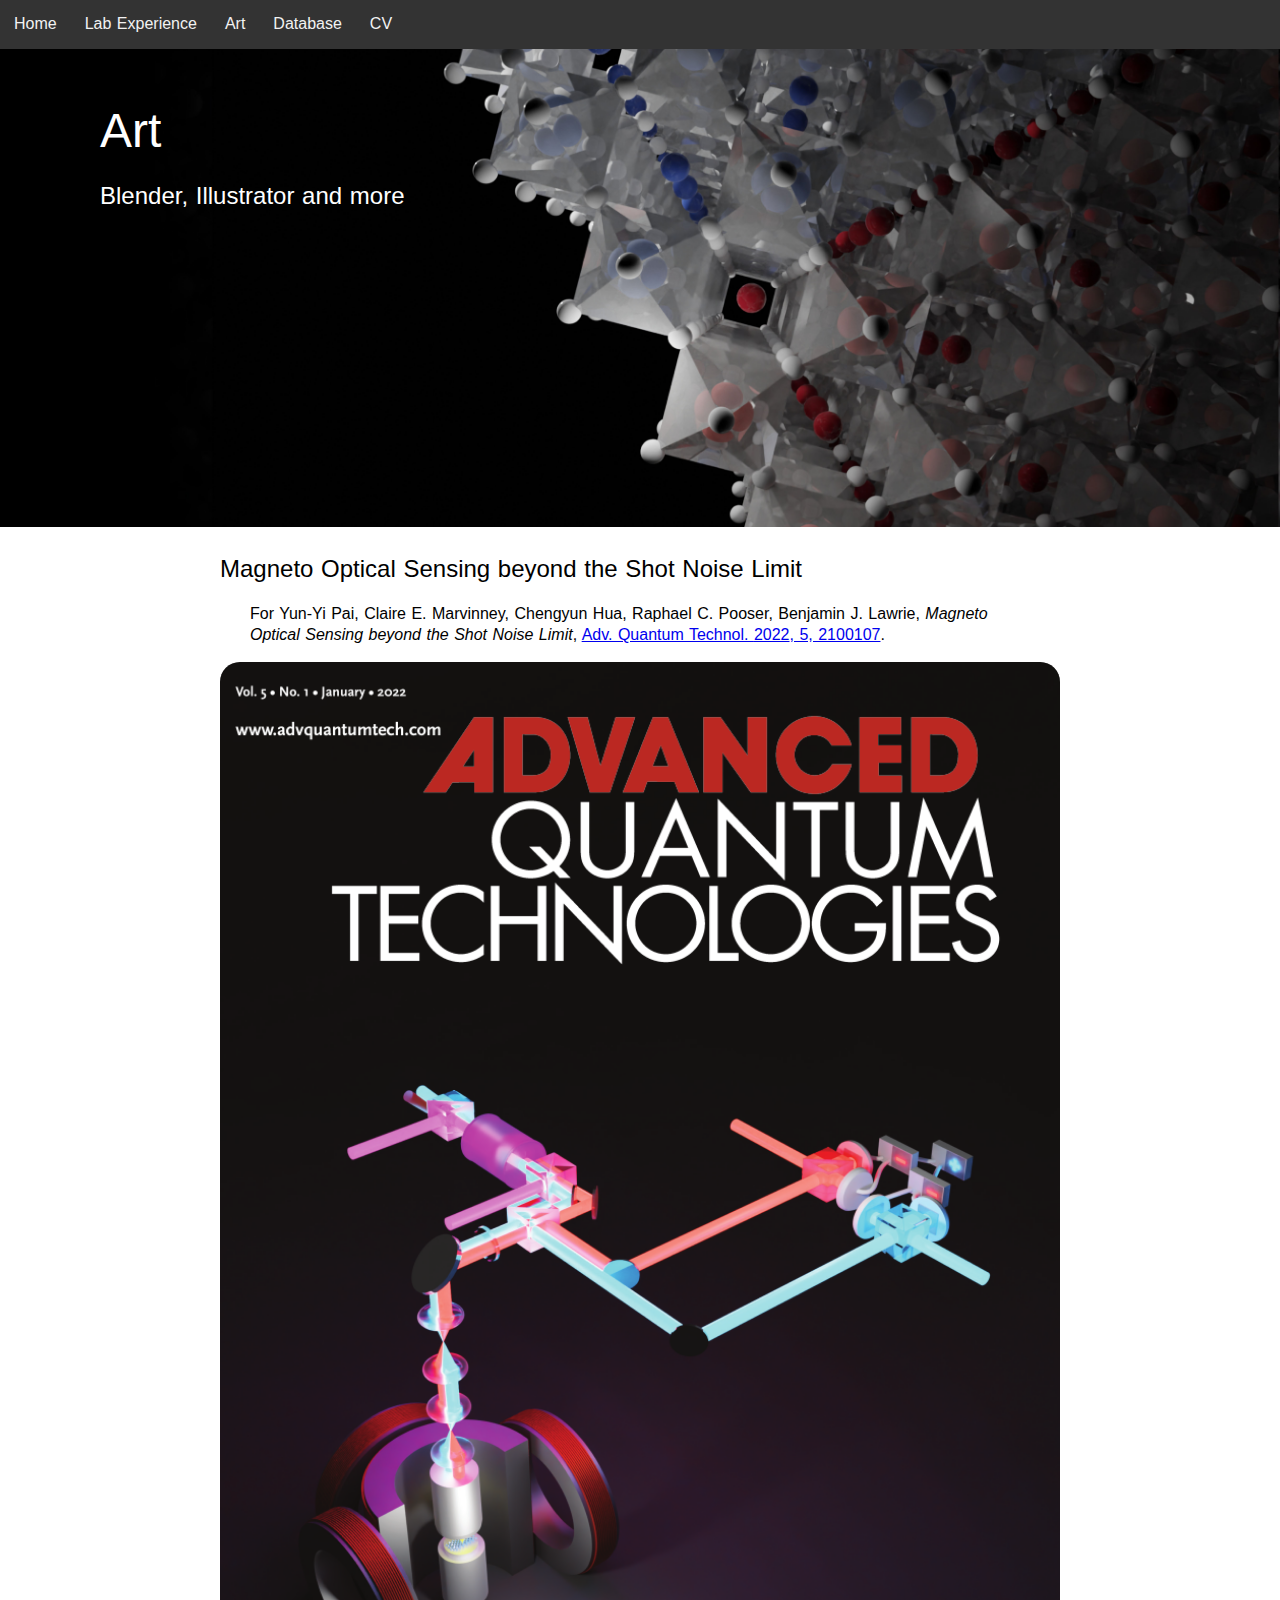
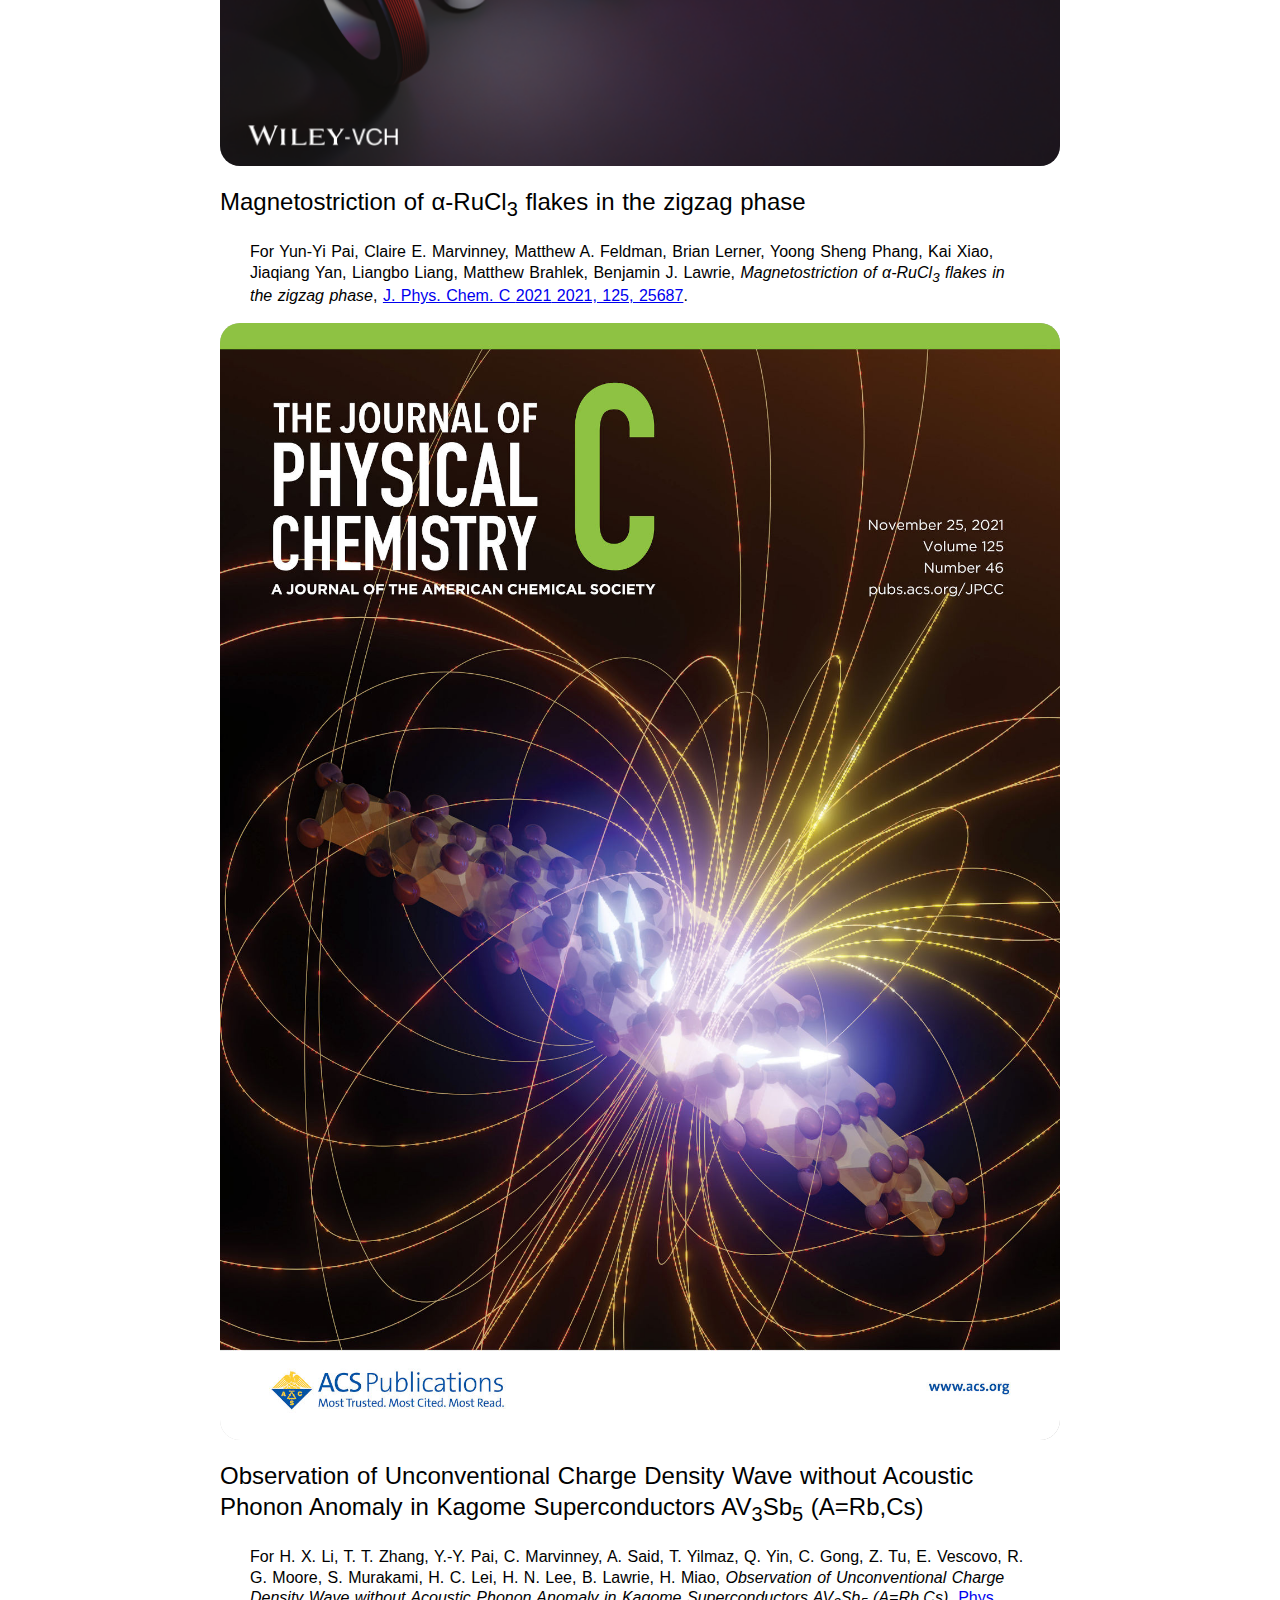
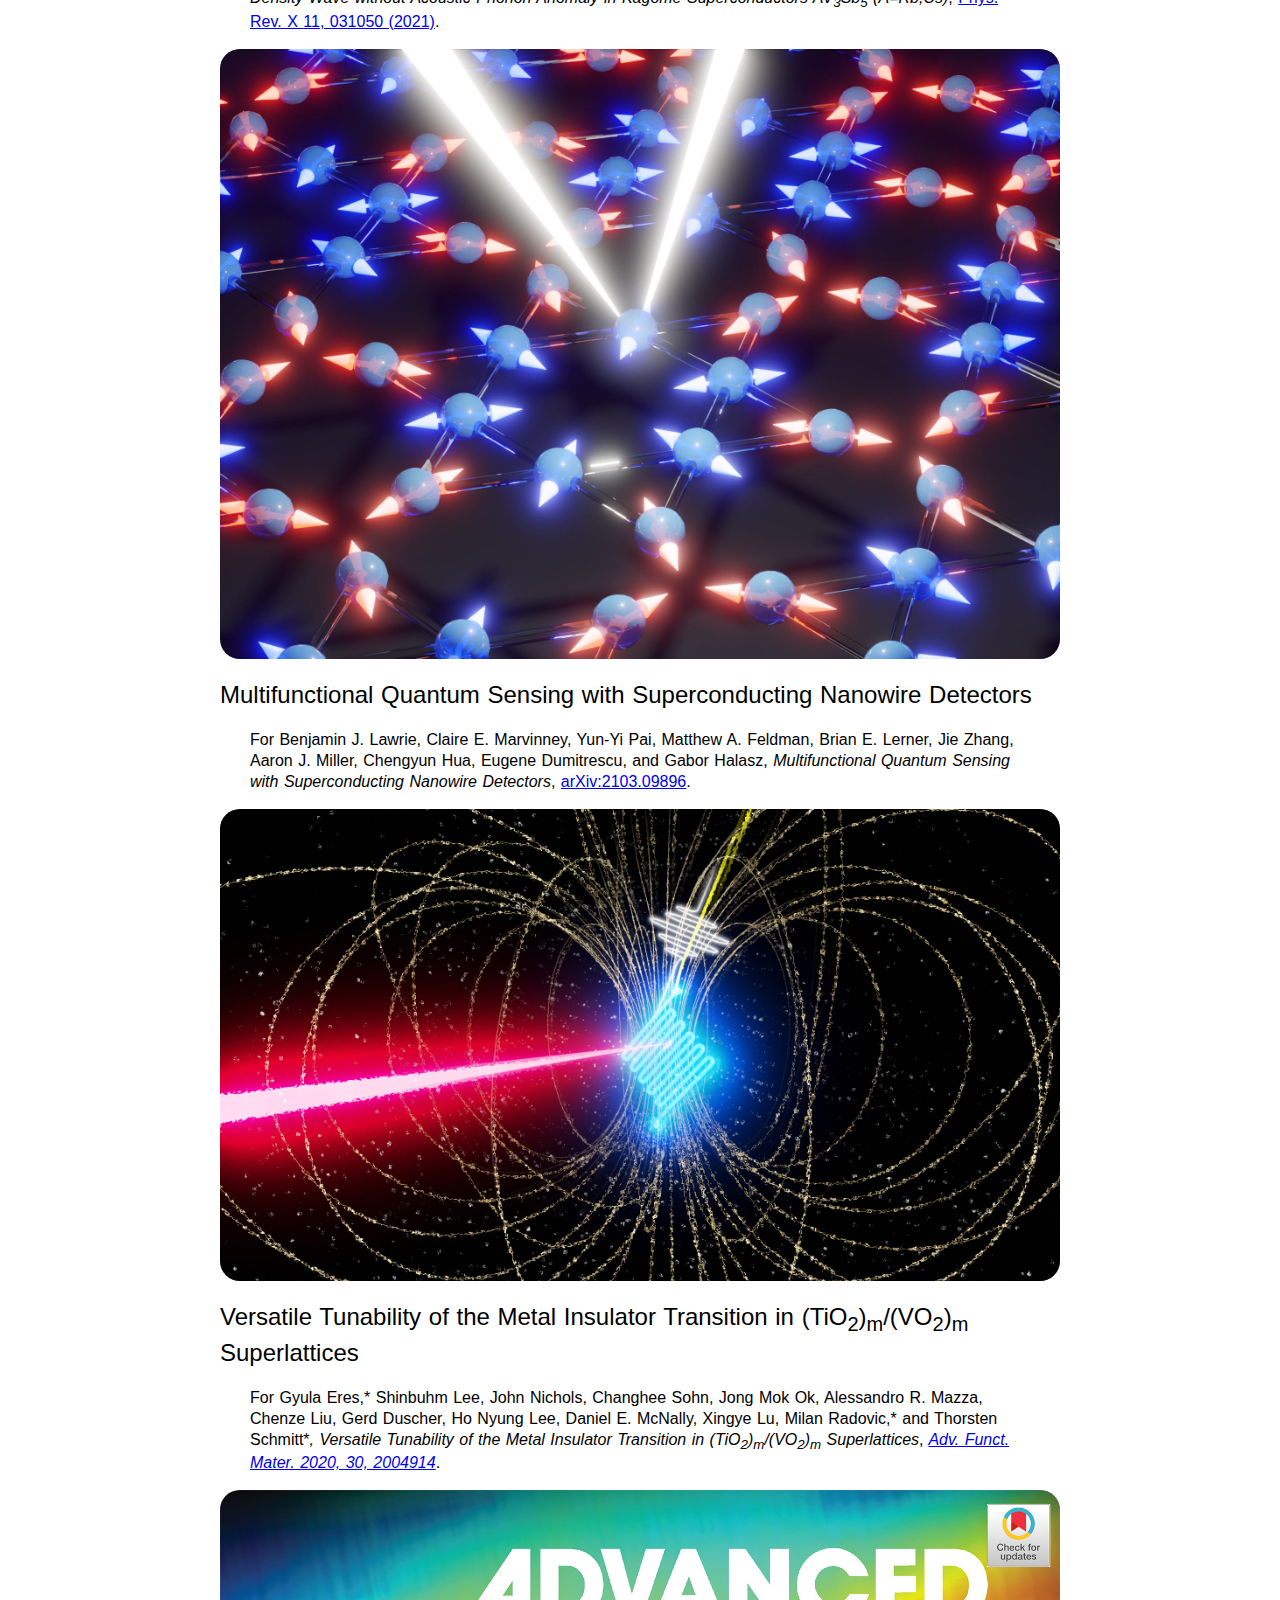
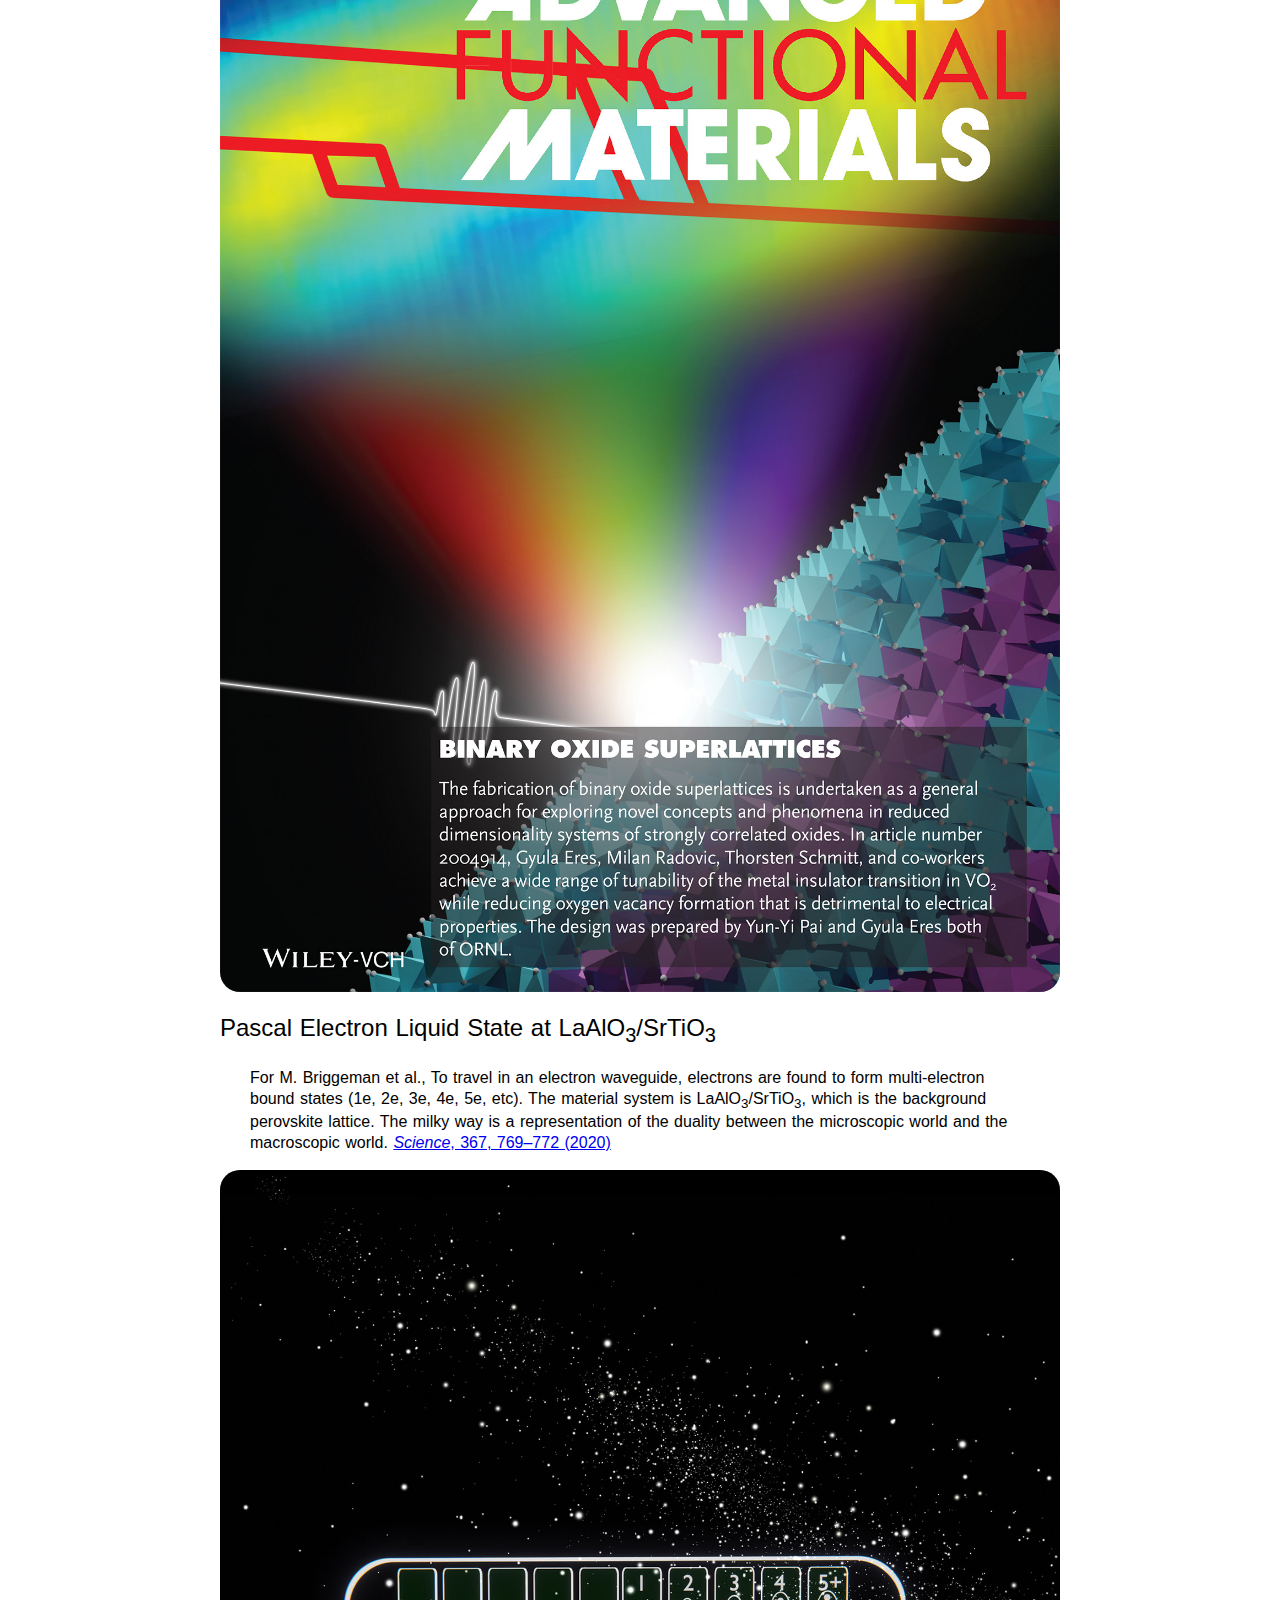
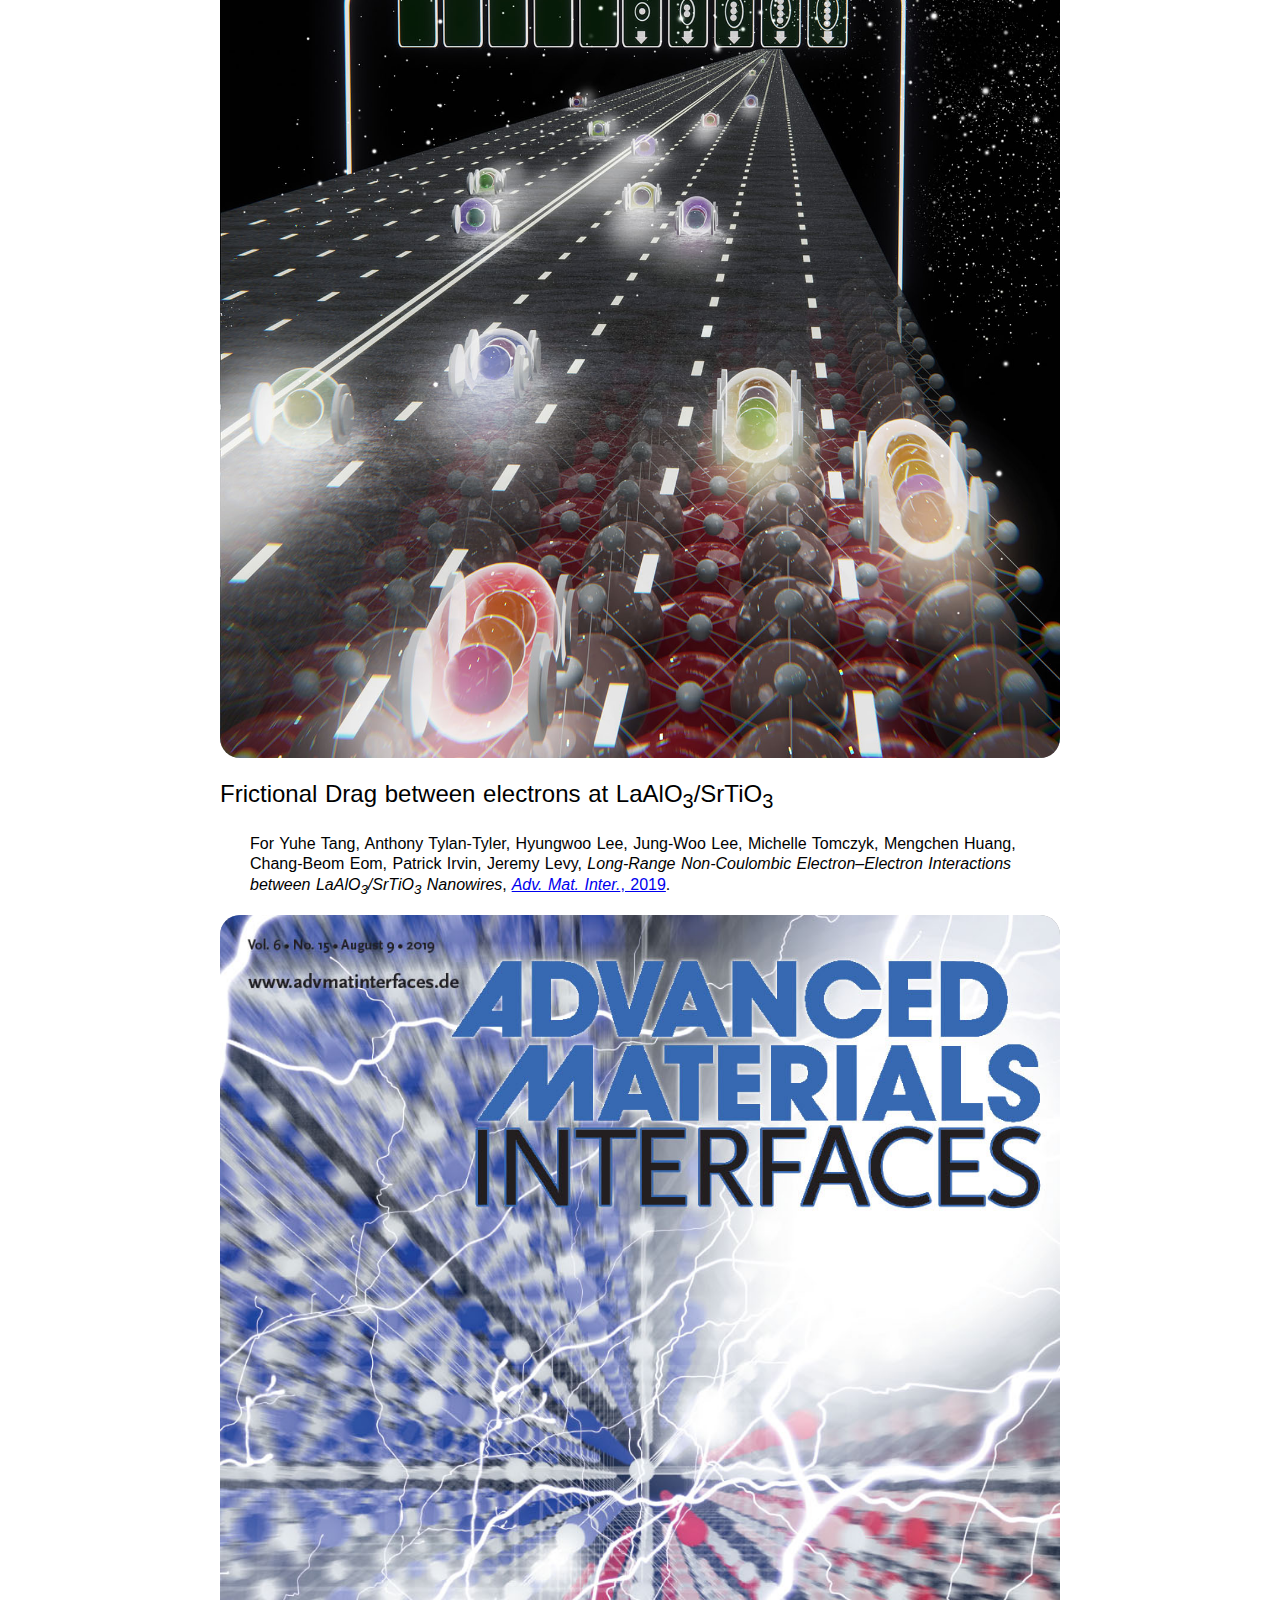
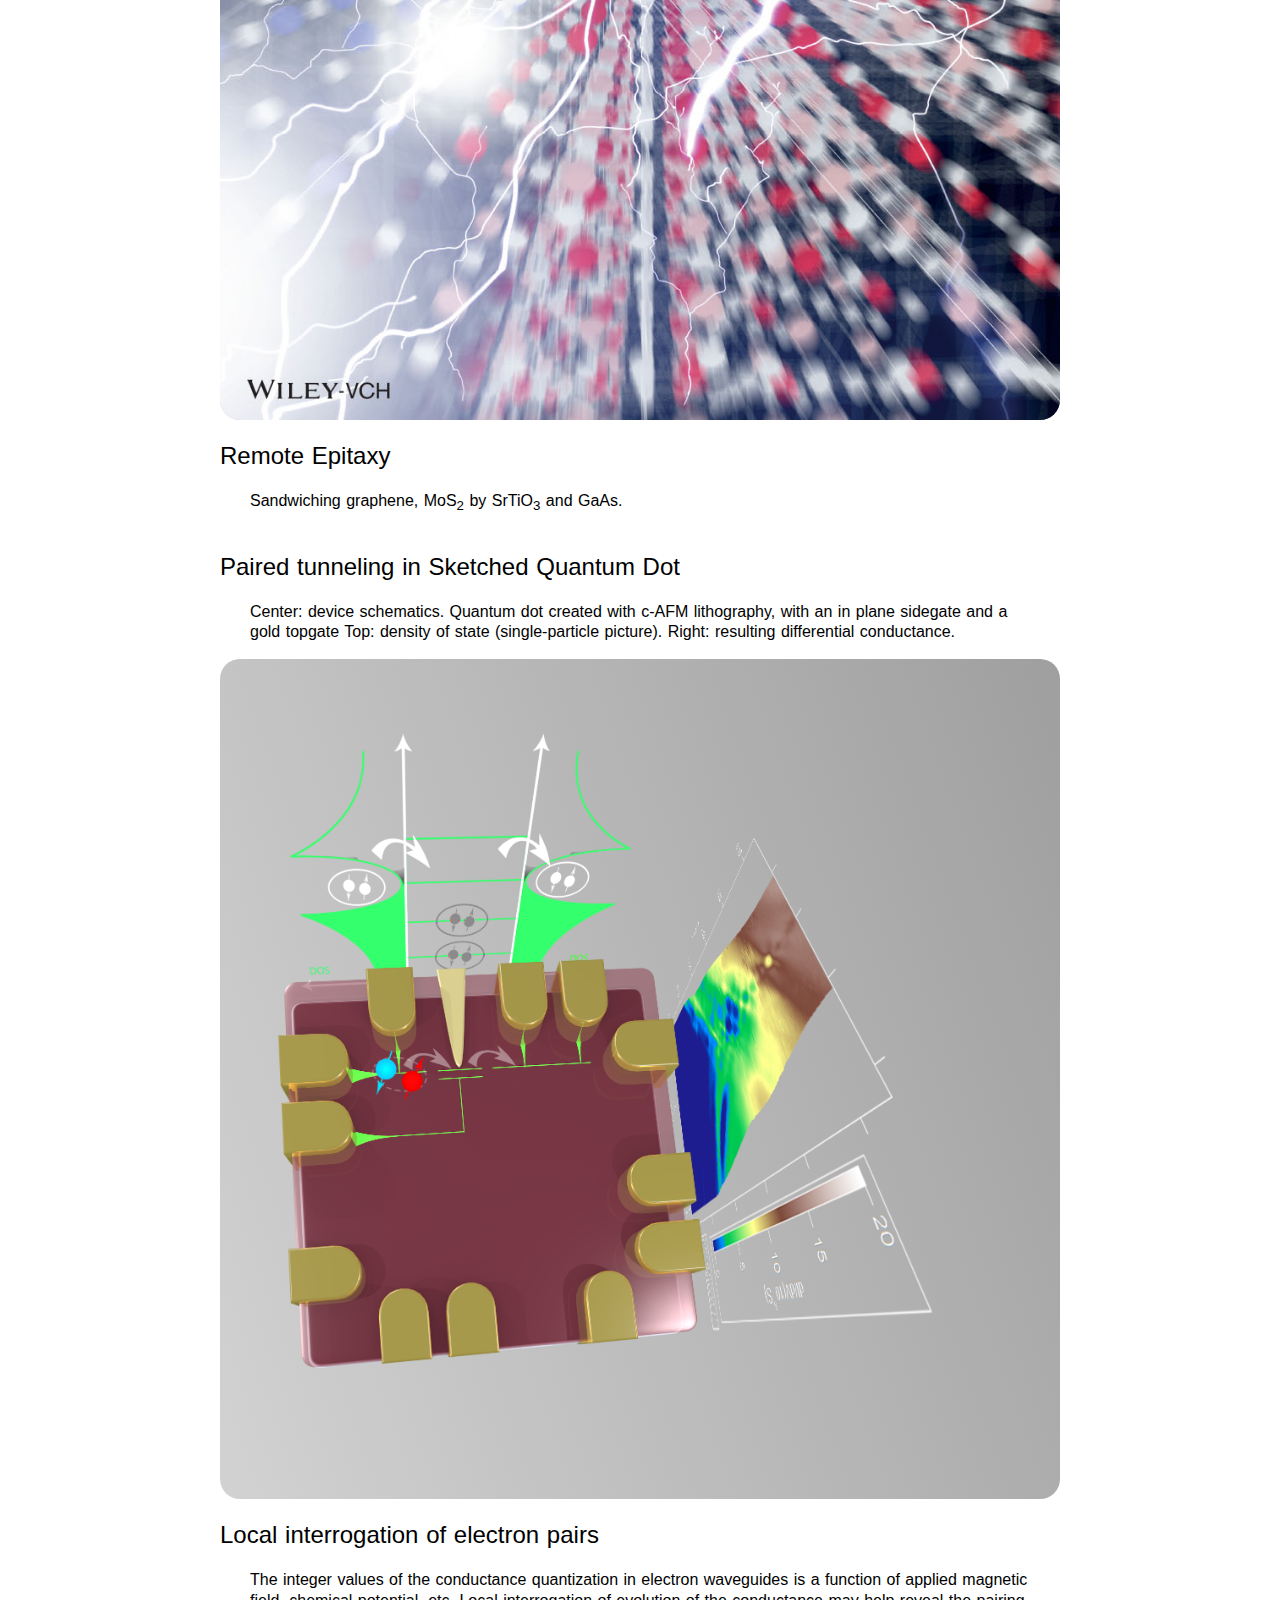
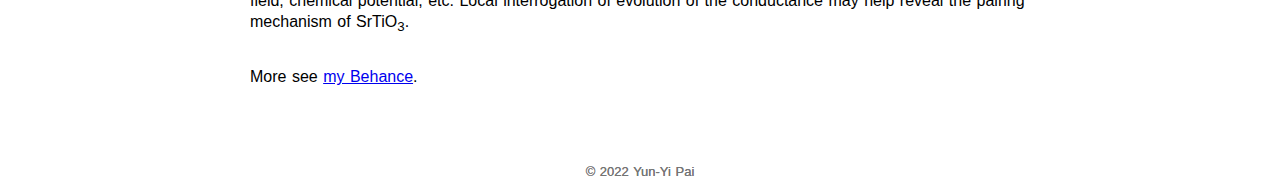
==== art.html @ 79b83656 "Update art.html" ====
<!doctype html>
<html>
<head>
<meta charset="UTF-8">
<title>Yun-Yi Pai</title>
<link rel="shortcut icon" type="image/x-icon" href="images/favicon.ico" />
<link href="main.css" rel="stylesheet" type="text/css">
</head>

<body>

  <div id="navbar">
    <a href="index.html">Home</a>
    <a href="lab.html">Lab Experience</a>
    <a href="art.html">Art</a>
    <a href="database.html">Database</a>
    <a href="asset/cv.pdf" target="new">CV</a>
  </div>


<div>
   <img src="images/Top_art.jpg" alt="" width="" height="" id="banner"/>
   <h1 id="title-text">Art</h1>
   <h2 id="title-text-alt">Blender, Illustrator and more</h2>
</div>
<div class="awe_container">
	
	
	
  <article class="center">
    <h2 class="regular-h2">Magneto Optical Sensing beyond the Shot Noise Limit</h2>
  <p class="regular-p">For Yun-Yi Pai, Claire E. Marvinney, Chengyun Hua, Raphael C. Pooser, Benjamin J. Lawrie, <em>Magneto Optical Sensing beyond the Shot Noise Limit</em>, <a href="https://doi.org/10.1002/qute.202100107" target="new">Adv. Quantum Technol. <strong>2022</strong>, 5, 2100107</a></em>.</p>
  </article>
  <img src="images/art_sqMOKE.png" alt="" class="center artwork">

	
  <article class="center">
    <h2 class="regular-h2">Magnetostriction of α-RuCl<sub>3</sub> flakes in the zigzag phase</h2>
  <p class="regular-p">For Yun-Yi Pai, Claire E. Marvinney, Matthew A. Feldman, Brian Lerner, Yoong Sheng Phang, Kai Xiao, Jiaqiang Yan, Liangbo Liang, Matthew Brahlek, Benjamin J. Lawrie, <em>Magnetostriction of α-RuCl<sub>3</sub> flakes in the zigzag phase</em>, <a href="https://doi.org/10.1021/acs.jpcc.1c07472" target="new">J. Phys. Chem. C <strong>2021</strong> 2021, 125, 25687</a></em>.</p>
  </article>
  <img src="images/art_rucl3.jpg" alt="" class="center artwork">


  <article class="center">
    <h2 class="regular-h2">Observation of Unconventional Charge Density Wave without Acoustic Phonon Anomaly in Kagome Superconductors AV<sub>3</sub>Sb<sub>5</sub> (A=Rb,Cs)</h2>
  <p class="regular-p">For H. X. Li, T. T. Zhang, Y.-Y. Pai, C. Marvinney, A. Said, T. Yilmaz, Q. Yin, C. Gong, Z. Tu, E. Vescovo, R. G. Moore, S. Murakami, H. C. Lei, H. N. Lee, B. Lawrie, H. Miao, <em> Observation of Unconventional Charge Density Wave without Acoustic Phonon Anomaly in Kagome Superconductors AV<sub>3</sub>Sb<sub>5</sub> (A=Rb,Cs)</em>, <a href="https://doi.org/10.1103/PhysRevX.11.031050" target="new">Phys. Rev. X <strong>11</strong>, 031050 (2021)</a></em>.</p>
  </article>
  <img src="images/art_kagome.jpg" alt="" class="center artwork">




  <article class="center">
    <h2 class="regular-h2">Multifunctional Quantum Sensing with Superconducting Nanowire Detectors</h2>
  <p class="regular-p">For Benjamin J. Lawrie, Claire E. Marvinney, Yun-Yi Pai, Matthew A. Feldman, Brian E. Lerner,
Jie Zhang, Aaron J. Miller, Chengyun Hua, Eugene Dumitrescu, and Gabor Halasz, <em> Multifunctional Quantum Sensing with Superconducting Nanowire Detectors</em>, <a href="https://arxiv.org/abs/2103.09896" target="new">arXiv:2103.09896</a></em>.</p>
  </article>
  <img src="images/art_SNSPD.jpg" alt="" class="center artwork">

  <article class="center">
    <h2 class="regular-h2">Versatile Tunability of the Metal Insulator Transition in (TiO<sub>2</sub>)<sub>m</sub>/(VO<sub>2</sub>)<sub>m</sub> Superlattices</h2>
	<p class="regular-p">For Gyula Eres,* Shinbuhm Lee, John Nichols, Changhee Sohn, Jong Mok Ok, Alessandro R. Mazza, Chenze Liu, Gerd Duscher, Ho Nyung Lee, Daniel E. McNally, Xingye Lu, Milan Radovic,* and Thorsten Schmitt*<em>, Versatile Tunability of the Metal Insulator Transition in (TiO<sub>2</sub>)<sub>m</sub>/(VO<sub>2</sub>)<sub>m</sub> Superlattices</em>,<em> <a href="https://onlinelibrary.wiley.com/doi/full/10.1002/adfm.202004914" target="new">Adv. Funct. Mater. 2020, 30, 2004914</a></em>.</p>
  </article>
  <img src="images/art_adma30.jpg" alt="" class="center artwork">


  <article class="center">
    <h2 class="regular-h2">Pascal Electron Liquid State at LaAlO<sub>3</sub>/SrTiO<sub>3</sub></h2>
  <p class="regular-p">For M. Briggeman et al., To travel in an electron waveguide, electrons are found to form
	   multi-electron bound states (1e, 2e, 3e, 4e, 5e, etc). The material system is LaAlO<sub>3</sub>/SrTiO<sub>3</sub>,
	  which is the background perovskite lattice. The milky way is a representation of the duality between the microscopic world
          and the macroscopic world. <em> <a href="https://science.sciencemag.org/content/367/6479/769" target="new">Science</a></em><a href="https://science.sciencemag.org/content/367/6479/769" target="new">, 367, 769–772 (2020)</a></p>
  </article>

  <img src="images/art_LittleCarsStars_D.jpg" alt="" class="center artwork">



  <article class="center">
    <h2 class="regular-h2">Frictional Drag between electrons at LaAlO<sub>3</sub>/SrTiO<sub>3</sub></h2>
	<p class="regular-p">For Yuhe Tang, Anthony Tylan‐Tyler, Hyungwoo Lee, Jung‐Woo Lee, Michelle Tomczyk, Mengchen Huang, Chang‐Beom Eom,  Patrick Irvin, Jeremy Levy,<em> Long‐Range Non‐Coulombic Electron–Electron Interactions between LaAlO<sub>3</sub>/SrTiO<sub>3</sub> Nanowires</em>,<em> <a href="https://onlinelibrary.wiley.com/doi/abs/10.1002/admi.201900301" target="new">Adv. Mat. Inter.</a></em><a href="https://onlinelibrary.wiley.com/doi/abs/10.1002/admi.201900301" target="new">, 2019</a>.</p>
  </article>

  <img src="images/art_drag.jpg" alt="" class="center artwork">

  <article class="center">
    <h2 class="regular-h2">Remote Epitaxy</h2>
	<p class="regular-p">Sandwiching graphene, MoS<sub>2</sub> by SrTiO<sub>3</sub> and GaAs.</p>
  </article>
  <img src="images/art_remoteEpitaxy.png" alt="" class="center">

  <article class="center">
    <h2 class="regular-h2">Paired tunneling in Sketched Quantum Dot</h2>
	<p class="regular-p">Center: device schematics. Quantum dot created with c-AFM lithography, with an in plane sidegate and a gold topgate Top: density of state (single-particle picture). Right: resulting differential conductance. </p>
  </article>

  <img src="images/art_qd.png" alt="" class="center artwork">

  <article class="center">
    <h2 class="regular-h2">Local interrogation of electron pairs</h2>
	<p class="regular-p">The integer values of the conductance quantization in electron waveguides is a function of applied magnetic field, chemical potential, etc. Local interrogation of evolution of the conductance may help reveal the pairing mechanism of SrTiO<sub>3</sub>.</p>
  </article>
  <img src="images/art_probe.png" alt="" class="center artwork2">


  <article class="center">
    <p class="regular-p">More see <a href="https://www.behance.net/yypai" target="new">my Behance</a>.</p>
  </article>
</div>



<footer>
  <p>&nbsp;</p>
  <p>&nbsp;</p>
  <p> © 2022 Yun-Yi Pai</p>
</footer>
</body>
</html>
---- main.css ----
@charset "UTF-8";


#banner {
	width: 100%;
	position: relative;
	height: auto;
	max-height: none;
	max-width: 100%;
	margin: 0;
}
#title-text {
	position: absolute;
	left: 100px;
	top: 100px;
	color: #FFFFFF;
	font-family: Gotham, "Helvetica Neue", Helvetica, Arial, sans-serif;
	font-variant: normal;
	font-size: 300%;
	font-weight: 300;
	margin: 0;
}
#title-text-alt  {
    position: absolute;
    color: #FFFFFF;
    left: 100px;
    font-weight: 300;
    width: 70%;
    max-width: 500px;
    bottom: auto;
    top: 180px;
    margin: 0;
}


/* Style the navbar */
#navbar {
  overflow: hidden;
  background-color: #333;
  margin: 0;
}

/* Navbar links */
#navbar a {
    float: left;
    display: block;
    color: #f2f2f2;
    text-align: center;
    padding: 14px;
    text-decoration: none;
    font-weight: 400;
}

.regular-h2 {
	font-weight: 400;
}


.list_section {
	display: table;
	margin-left: 4em;
	margin-right: 4em;
}


.list_section .sec_img_con  {
	display: table-cell;
    width: 33%;
    float: left;
}
.list_section .sec_img_con img {
    width: 100%;
    height: 100%;
    display: block;
    max-width: 472px;
    padding-top: 25px;
}
.list_section .sec_reg .work-h2 {
    font-weight: 500;
    padding-left: 30px;
    font-size: x-large;
}
.list_section .sec_reg {
	display: table-cell;
    width: 66%;
    float: left;
}

.regular-p {
	padding-left: 30px;
	padding-right: 2em;
}
body {
	font-family: Gotham, "Helvetica Neue", Helvetica, Arial, sans-serif;
	font-weight: 300;
	word-spacing: 1px;
	margin: 0;
	line-height: 1.3;
}

.center {
  display: block;
  margin-left: auto;
  margin-right: auto;
  width: 70%;
}

.awe_container {
  max-width: 1200px;
  display: block;
  margin-left: auto;
  margin-right: auto;
}


.artwork {
    background-image: -webkit-linear-gradient(20deg,rgba(210,210,210,1.00) 0%,rgba(159,159,159,1.00) 100%);
    background-image: -moz-linear-gradient(20deg,rgba(210,210,210,1.00) 0%,rgba(159,159,159,1.00) 100%);
    background-image: -o-linear-gradient(20deg,rgba(210,210,210,1.00) 0%,rgba(159,159,159,1.00) 100%);
    background-image: linear-gradient(70deg,rgba(210,210,210,1.00) 0%,rgba(159,159,159,1.00) 100%);
    border-radius: 20px;
}

.artwork2 {
    background-image: -webkit-linear-gradient(318deg,rgba(255,250,154,1.00) 0.79%,rgba(255,233,155,1.00) 100%);
    background-image: -moz-linear-gradient(318deg,rgba(255,250,154,1.00) 0.79%,rgba(255,233,155,1.00) 100%);
    background-image: -o-linear-gradient(318deg,rgba(255,250,154,1.00) 0.79%,rgba(255,233,155,1.00) 100%);
    background-image: linear-gradient(132deg,rgba(255,250,154,1.00) 0.79%,rgba(255,233,155,1.00) 100%);
    border-radius: 20px;
}

body footer {
	text-align: center;
	color: #747474;
	font-size: small;
	font-weight: 400;
	text-shadow: 0 0;
}

@media (max-width: 600px){
#title-text-alt {
    font-size: medium;
}
}
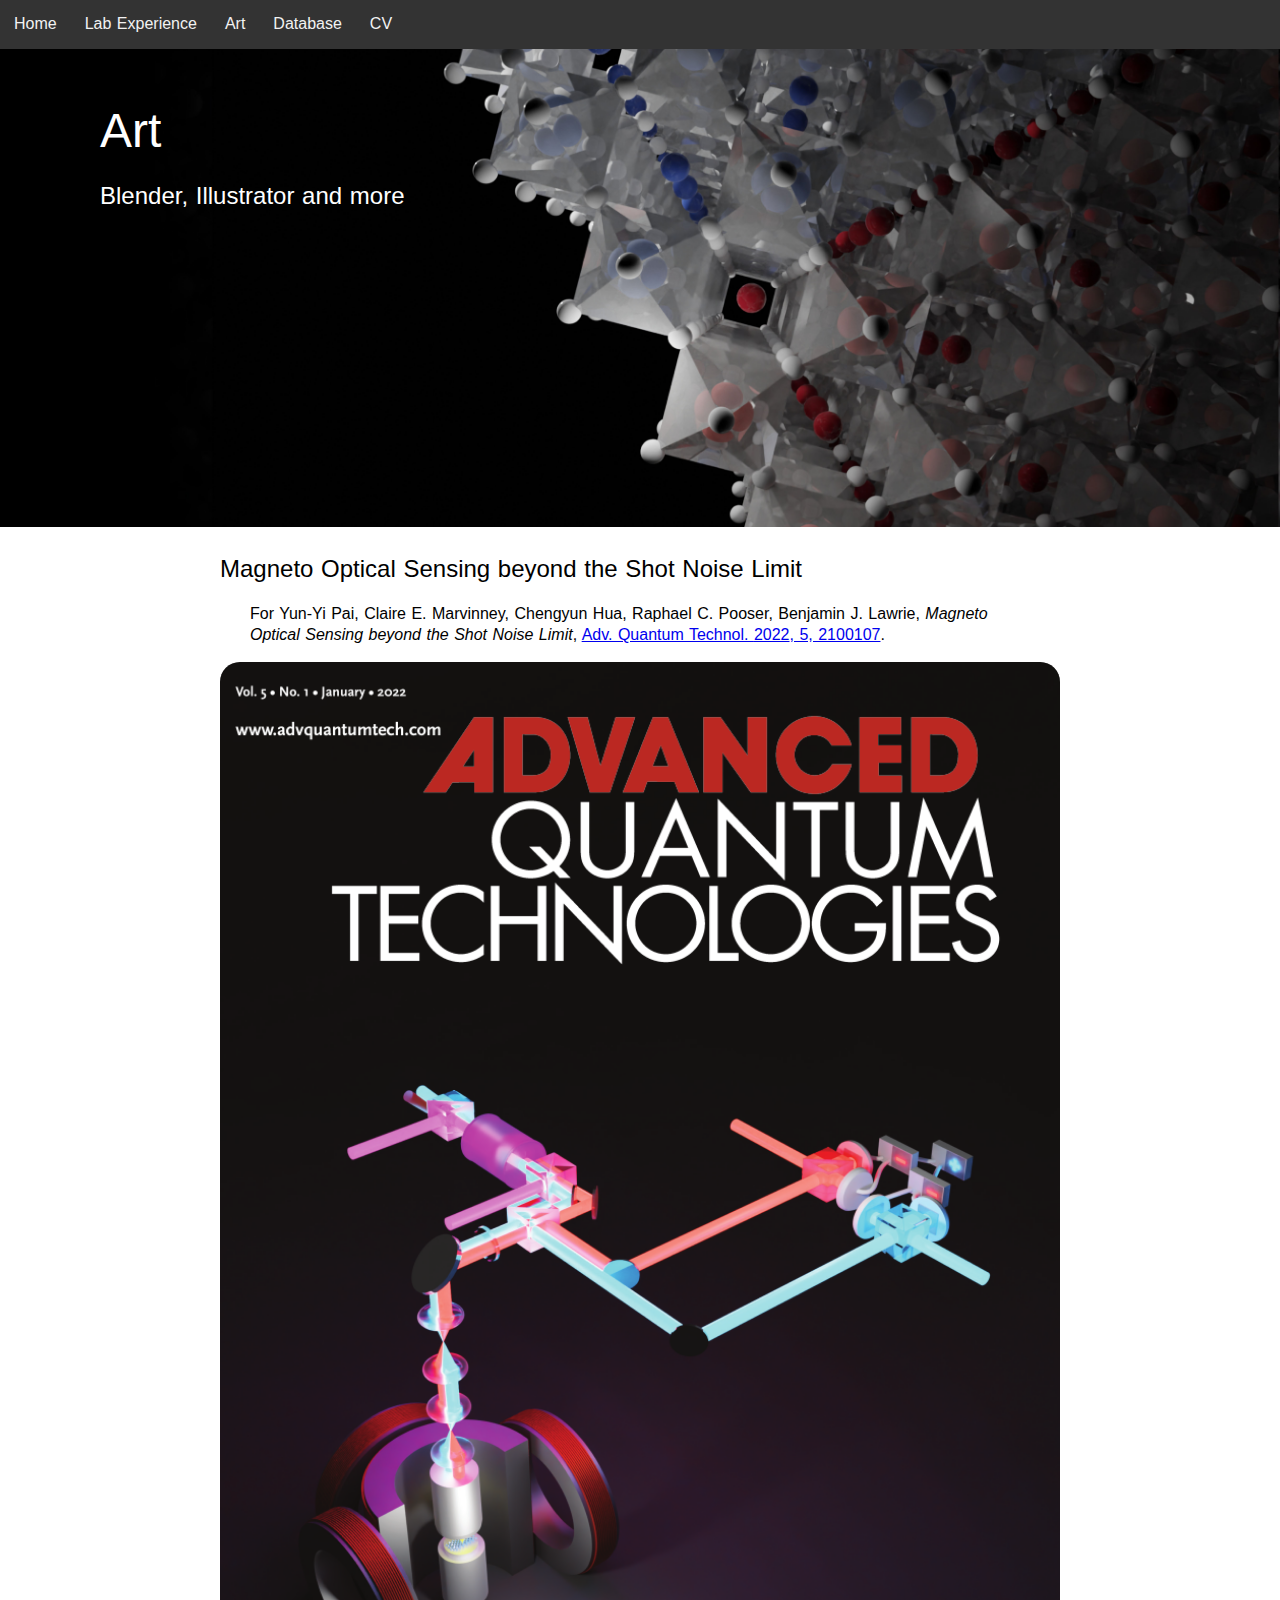
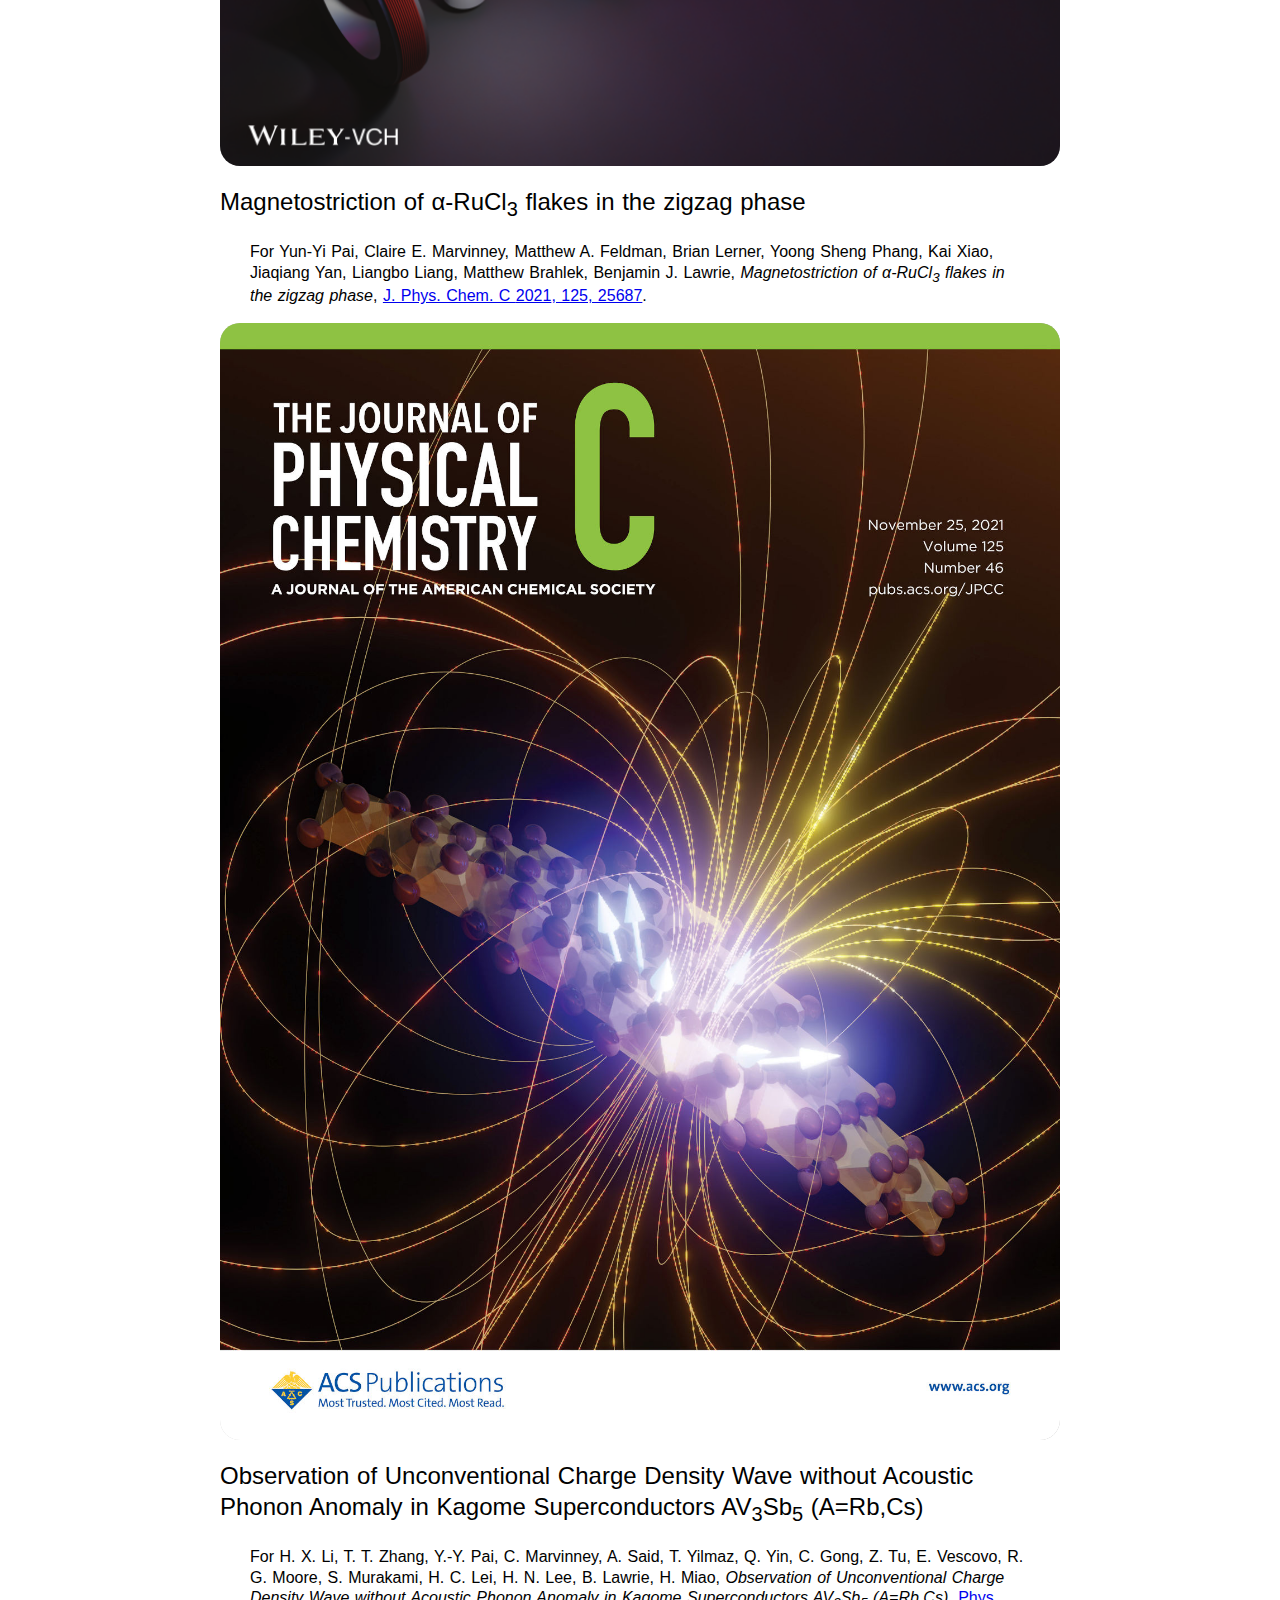
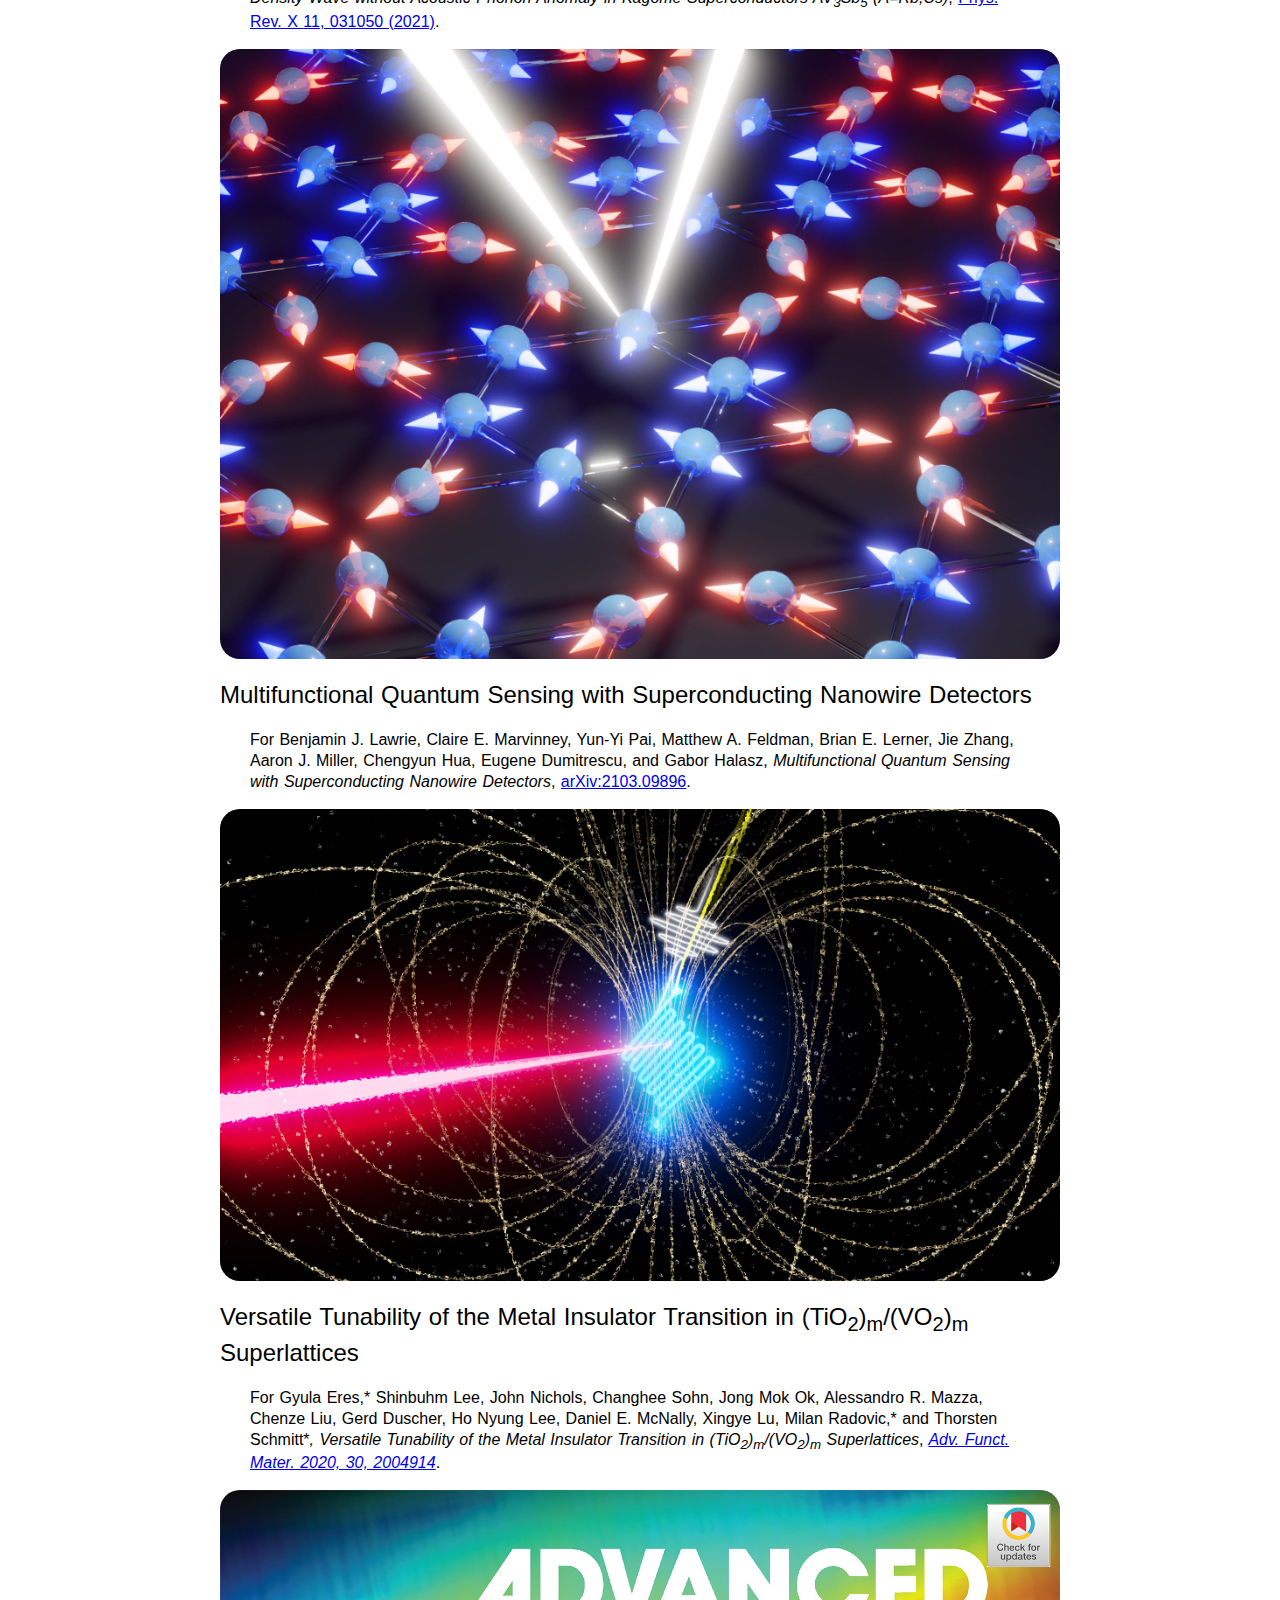
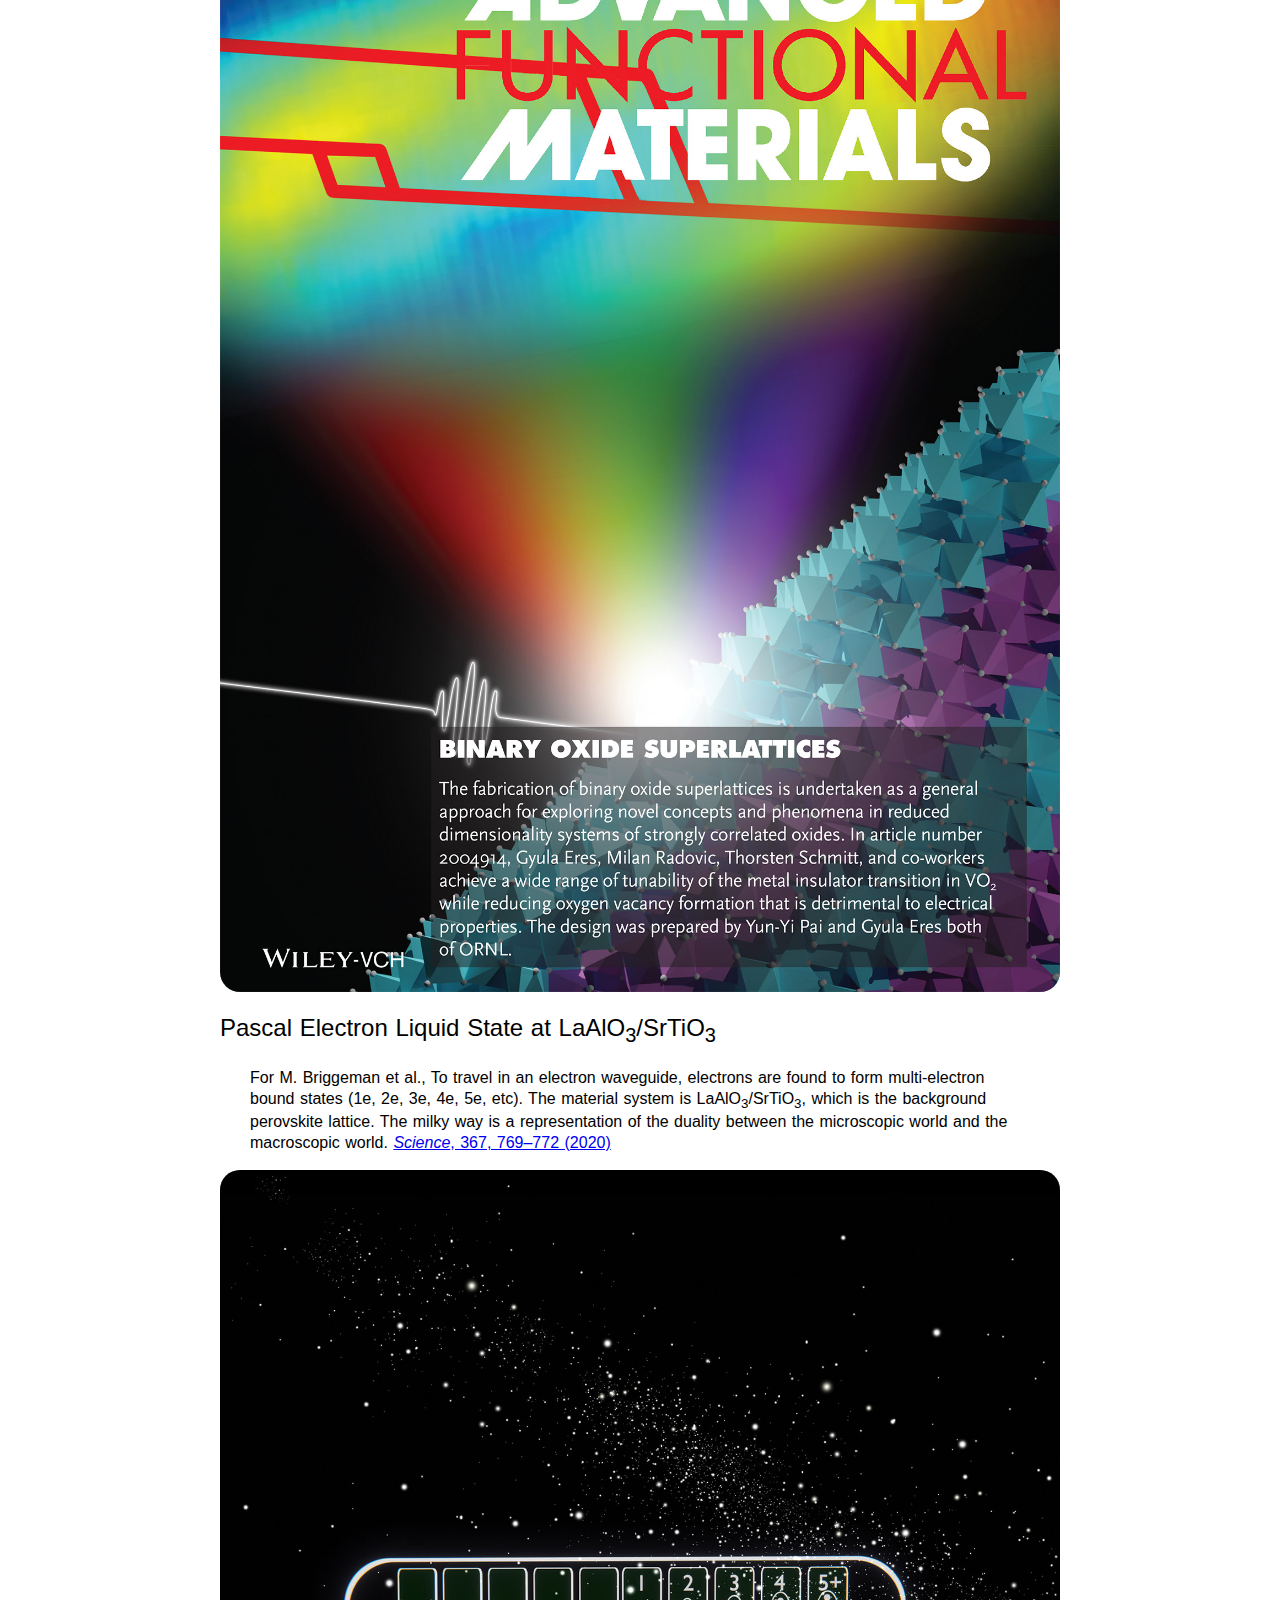
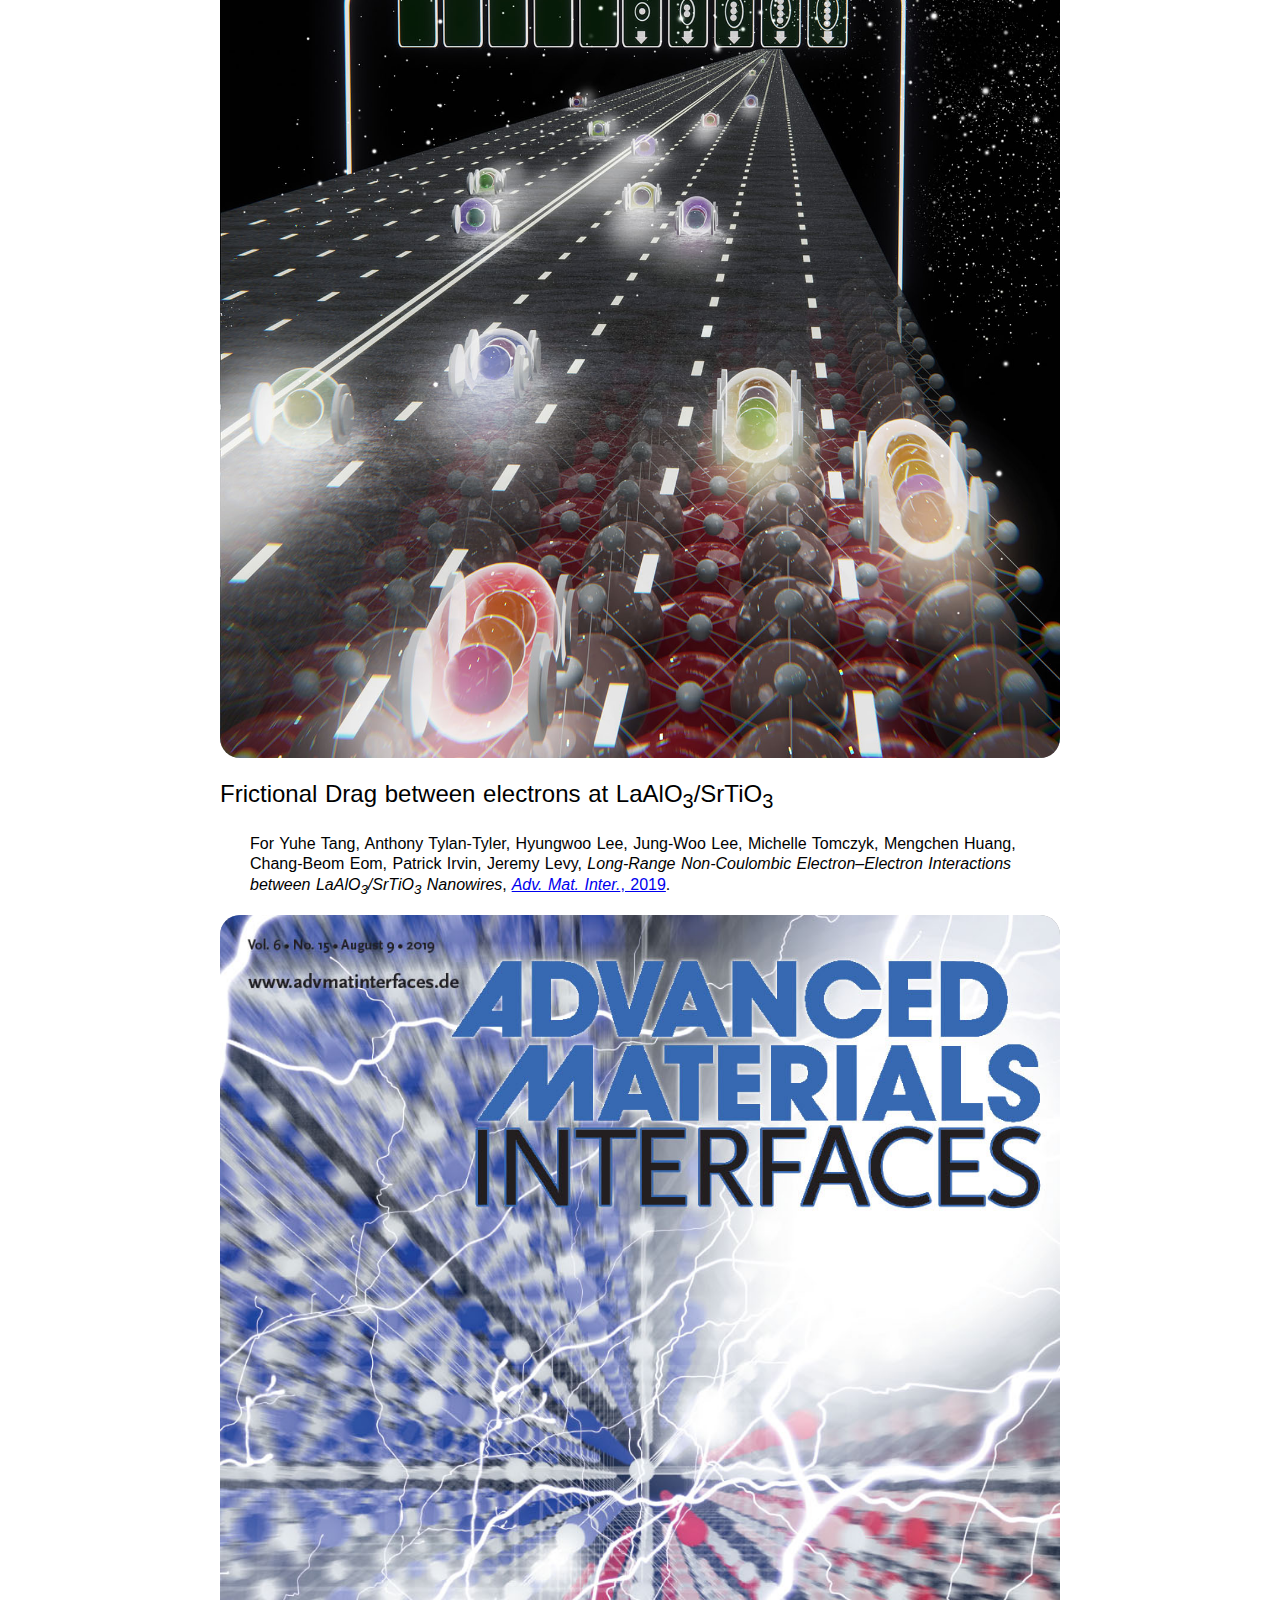
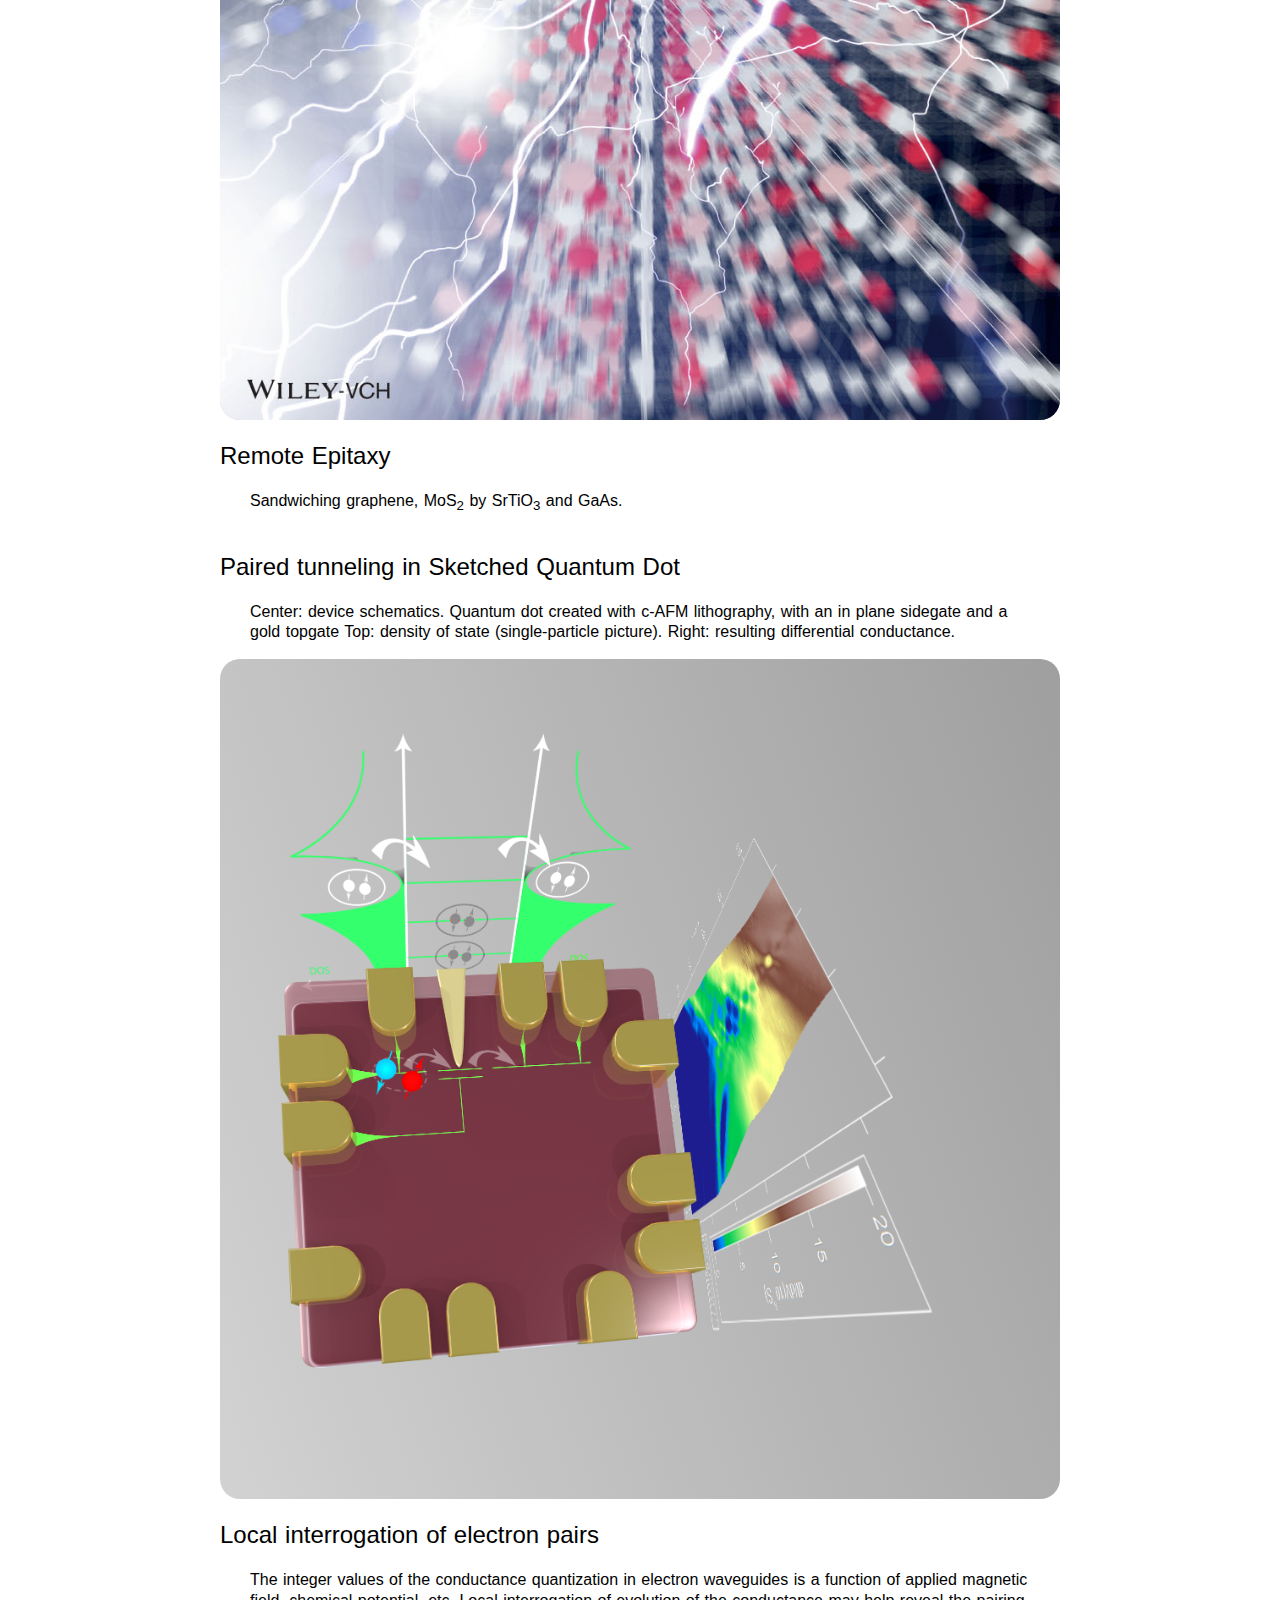
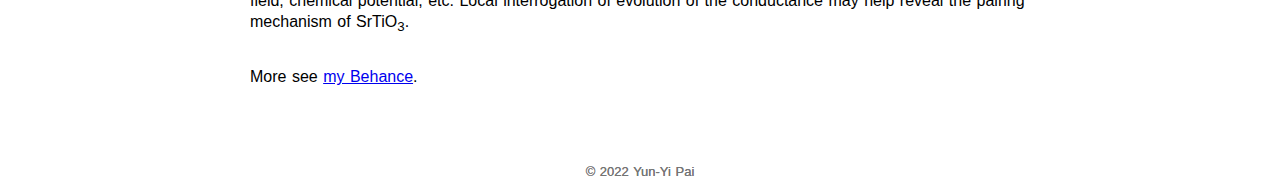
==== commit a1798cf6: "Update art.html" ====
--- a/art.html
+++ b/art.html
@@ -36,7 +36,7 @@
 	
   <article class="center">
     <h2 class="regular-h2">Magnetostriction of α-RuCl<sub>3</sub> flakes in the zigzag phase</h2>
-  <p class="regular-p">For Yun-Yi Pai, Claire E. Marvinney, Matthew A. Feldman, Brian Lerner, Yoong Sheng Phang, Kai Xiao, Jiaqiang Yan, Liangbo Liang, Matthew Brahlek, Benjamin J. Lawrie, <em>Magnetostriction of α-RuCl<sub>3</sub> flakes in the zigzag phase</em>, <a href="https://doi.org/10.1021/acs.jpcc.1c07472" target="new">J. Phys. Chem. C <strong>2021</strong> 2021, 125, 25687</a></em>.</p>
+  <p class="regular-p">For Yun-Yi Pai, Claire E. Marvinney, Matthew A. Feldman, Brian Lerner, Yoong Sheng Phang, Kai Xiao, Jiaqiang Yan, Liangbo Liang, Matthew Brahlek, Benjamin J. Lawrie, <em>Magnetostriction of α-RuCl<sub>3</sub> flakes in the zigzag phase</em>, <a href="https://doi.org/10.1021/acs.jpcc.1c07472" target="new">J. Phys. Chem. C <strong>2021</strong>, 125, 25687</a></em>.</p>
   </article>
   <img src="images/art_rucl3.jpg" alt="" class="center artwork">
 
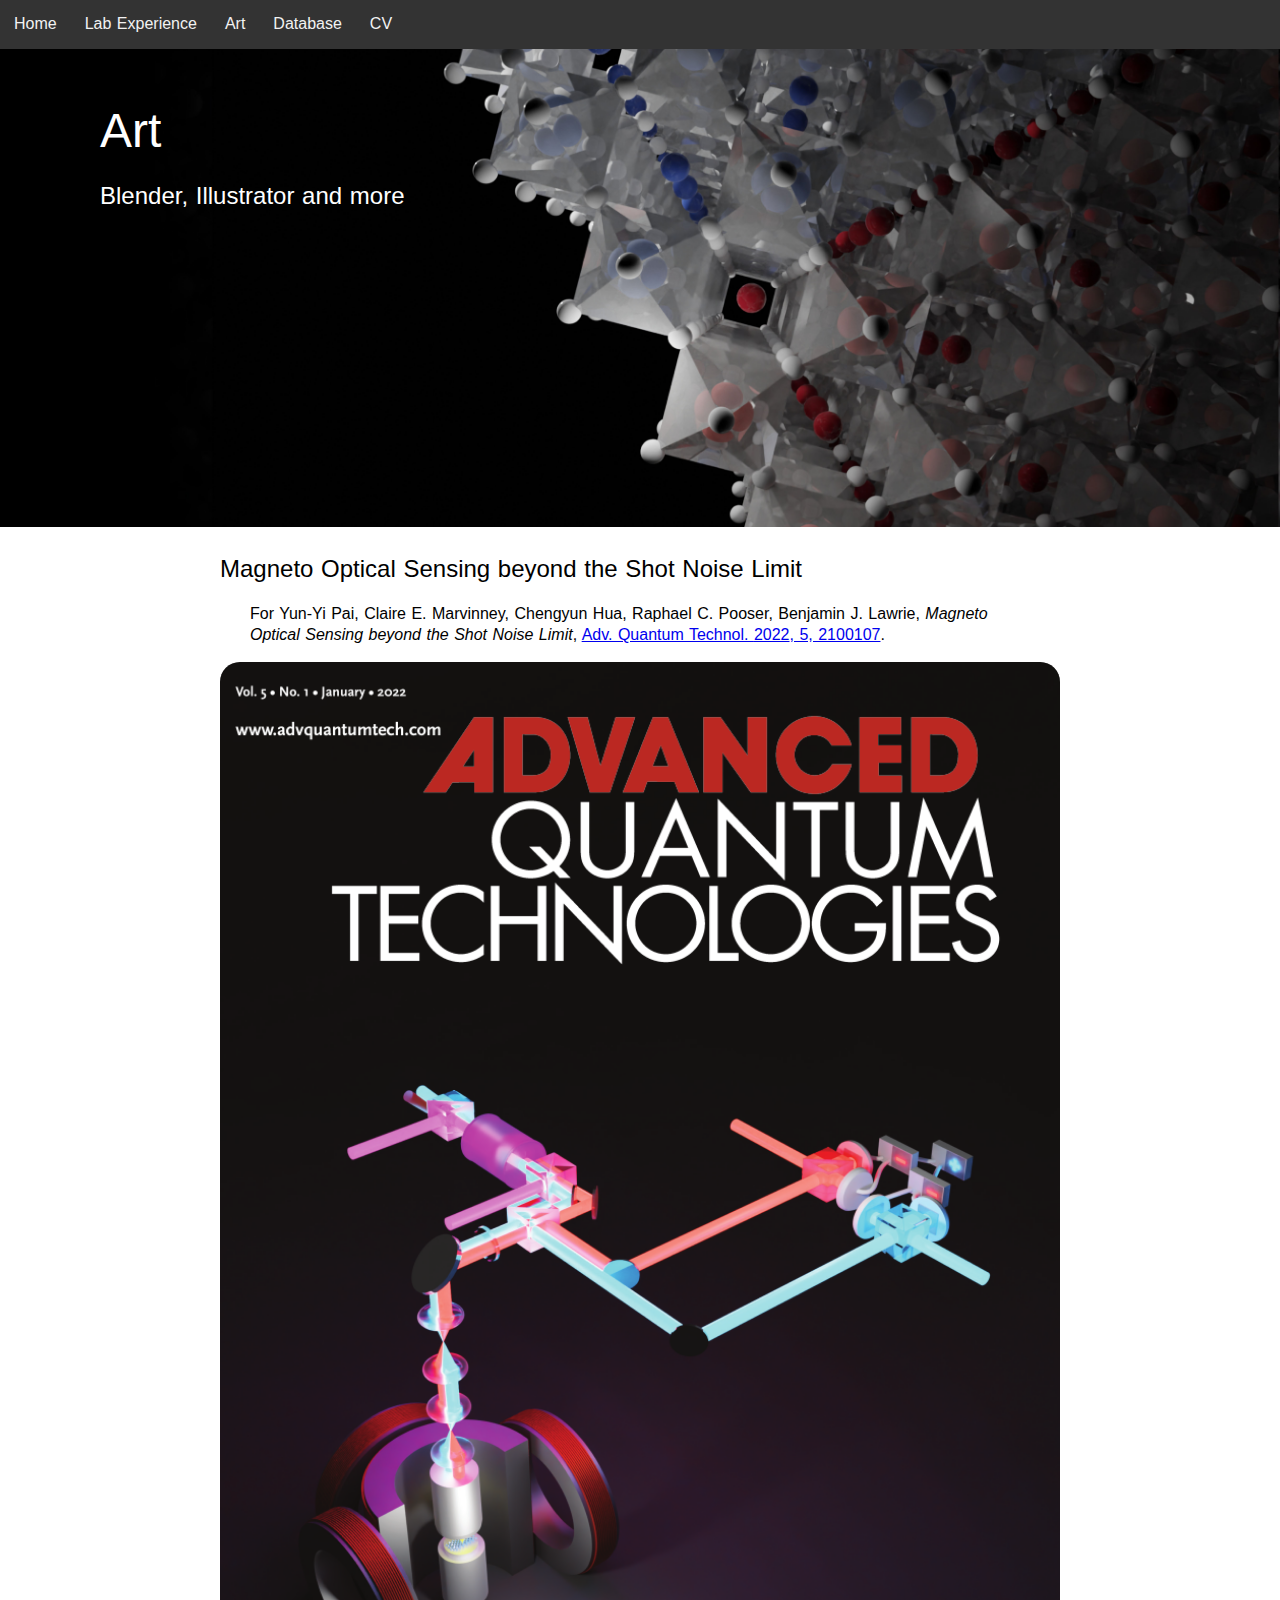
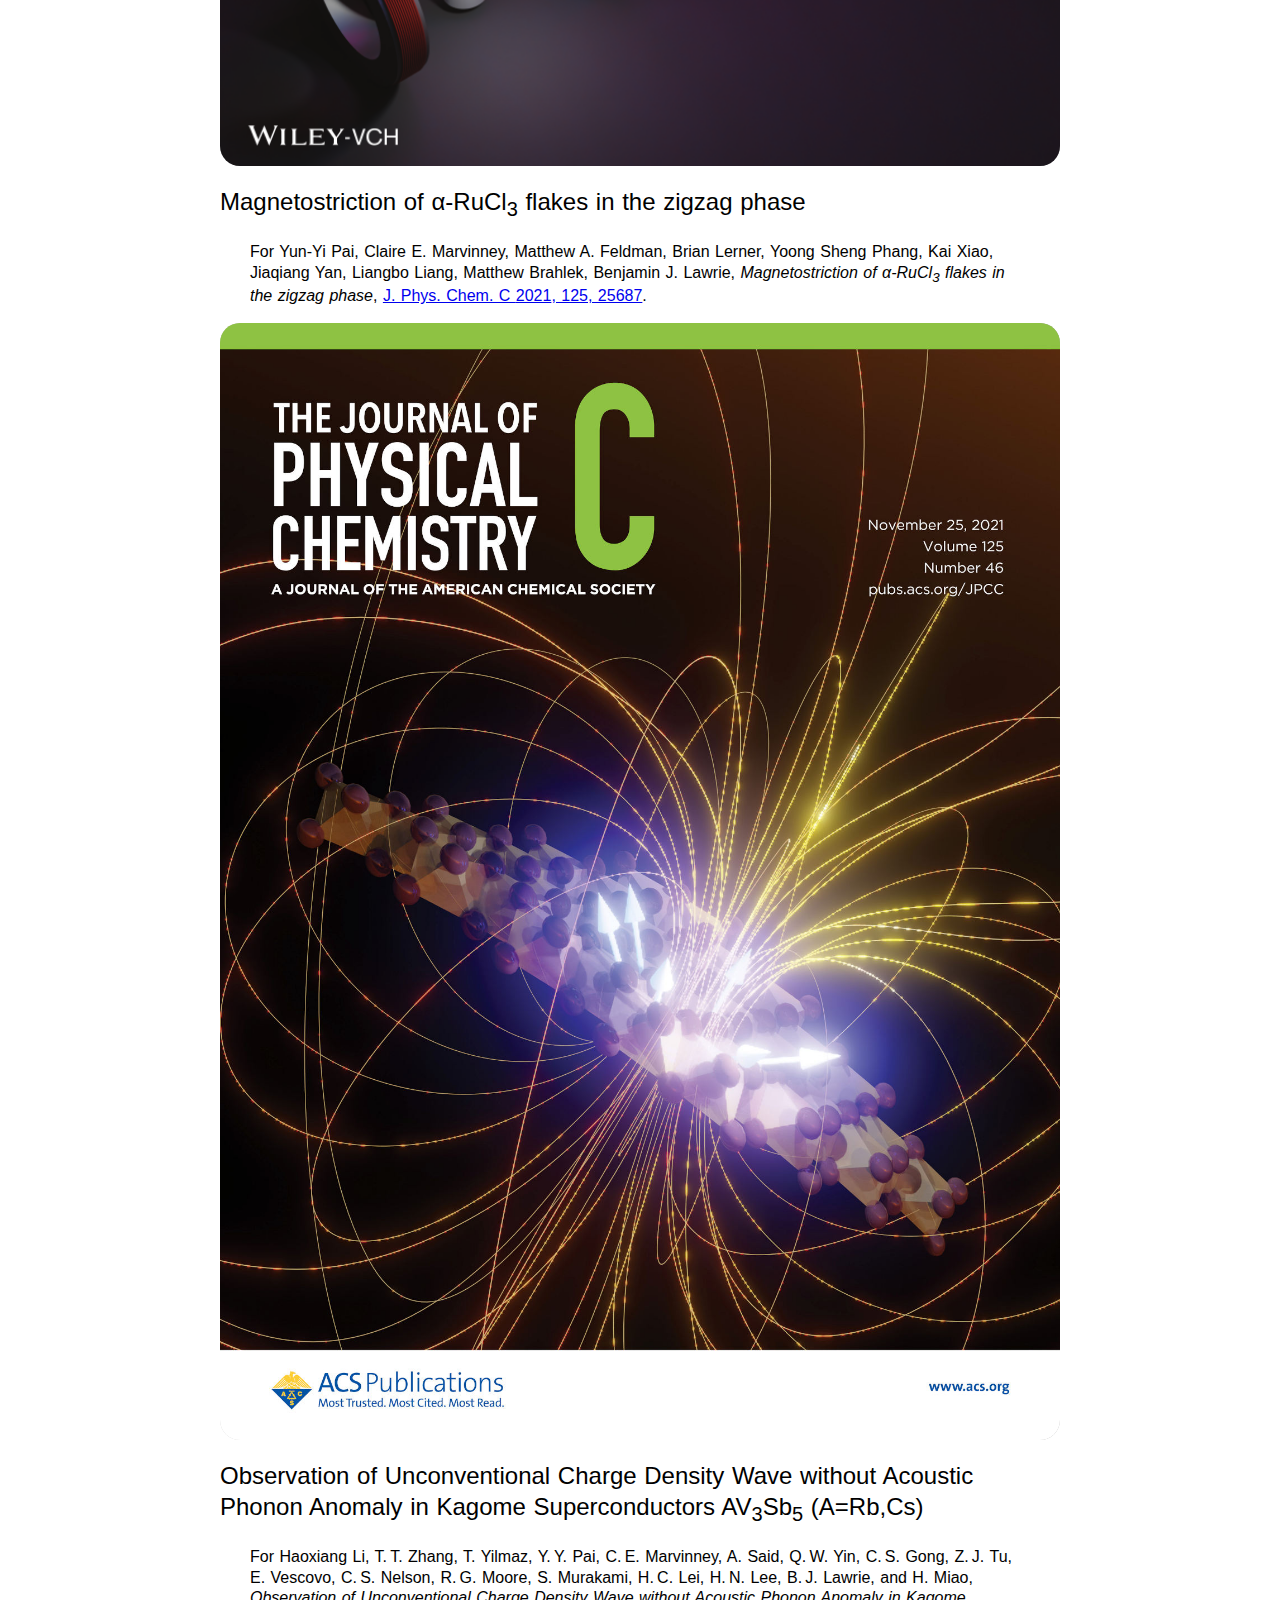
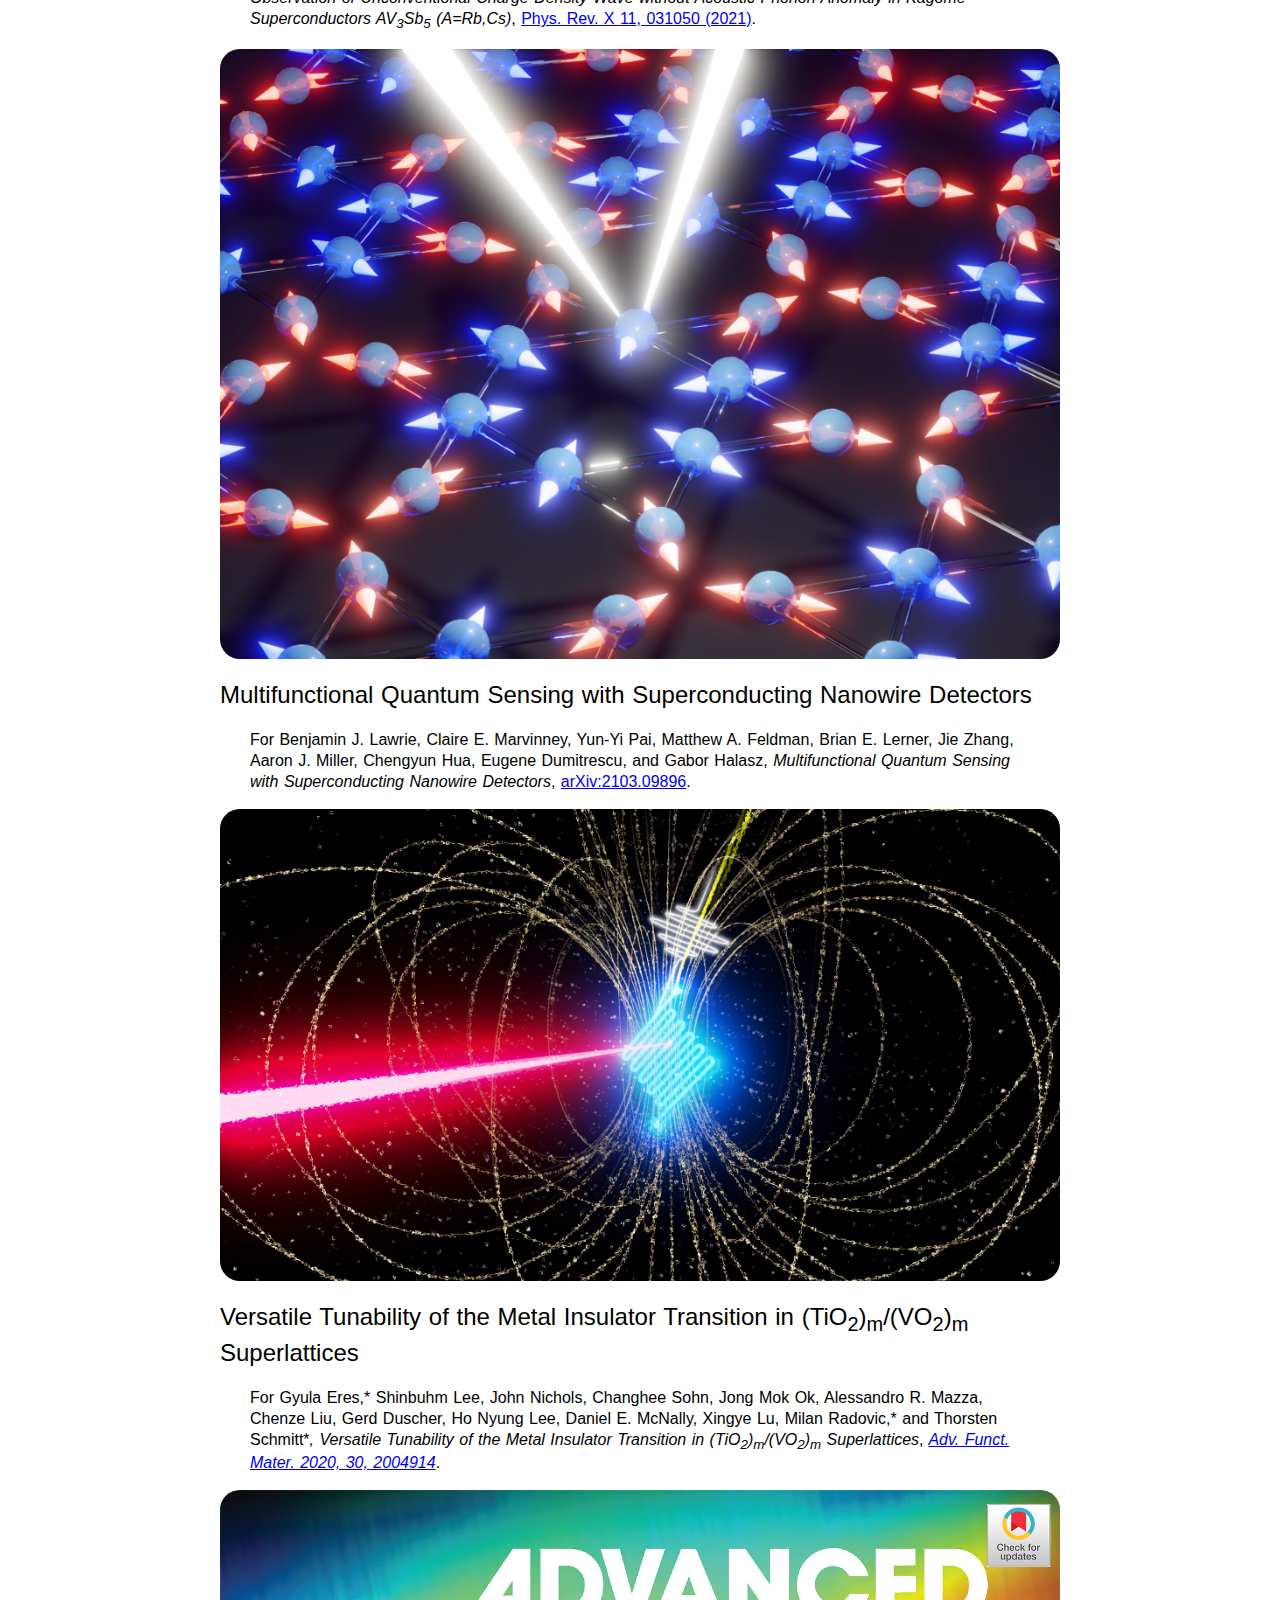
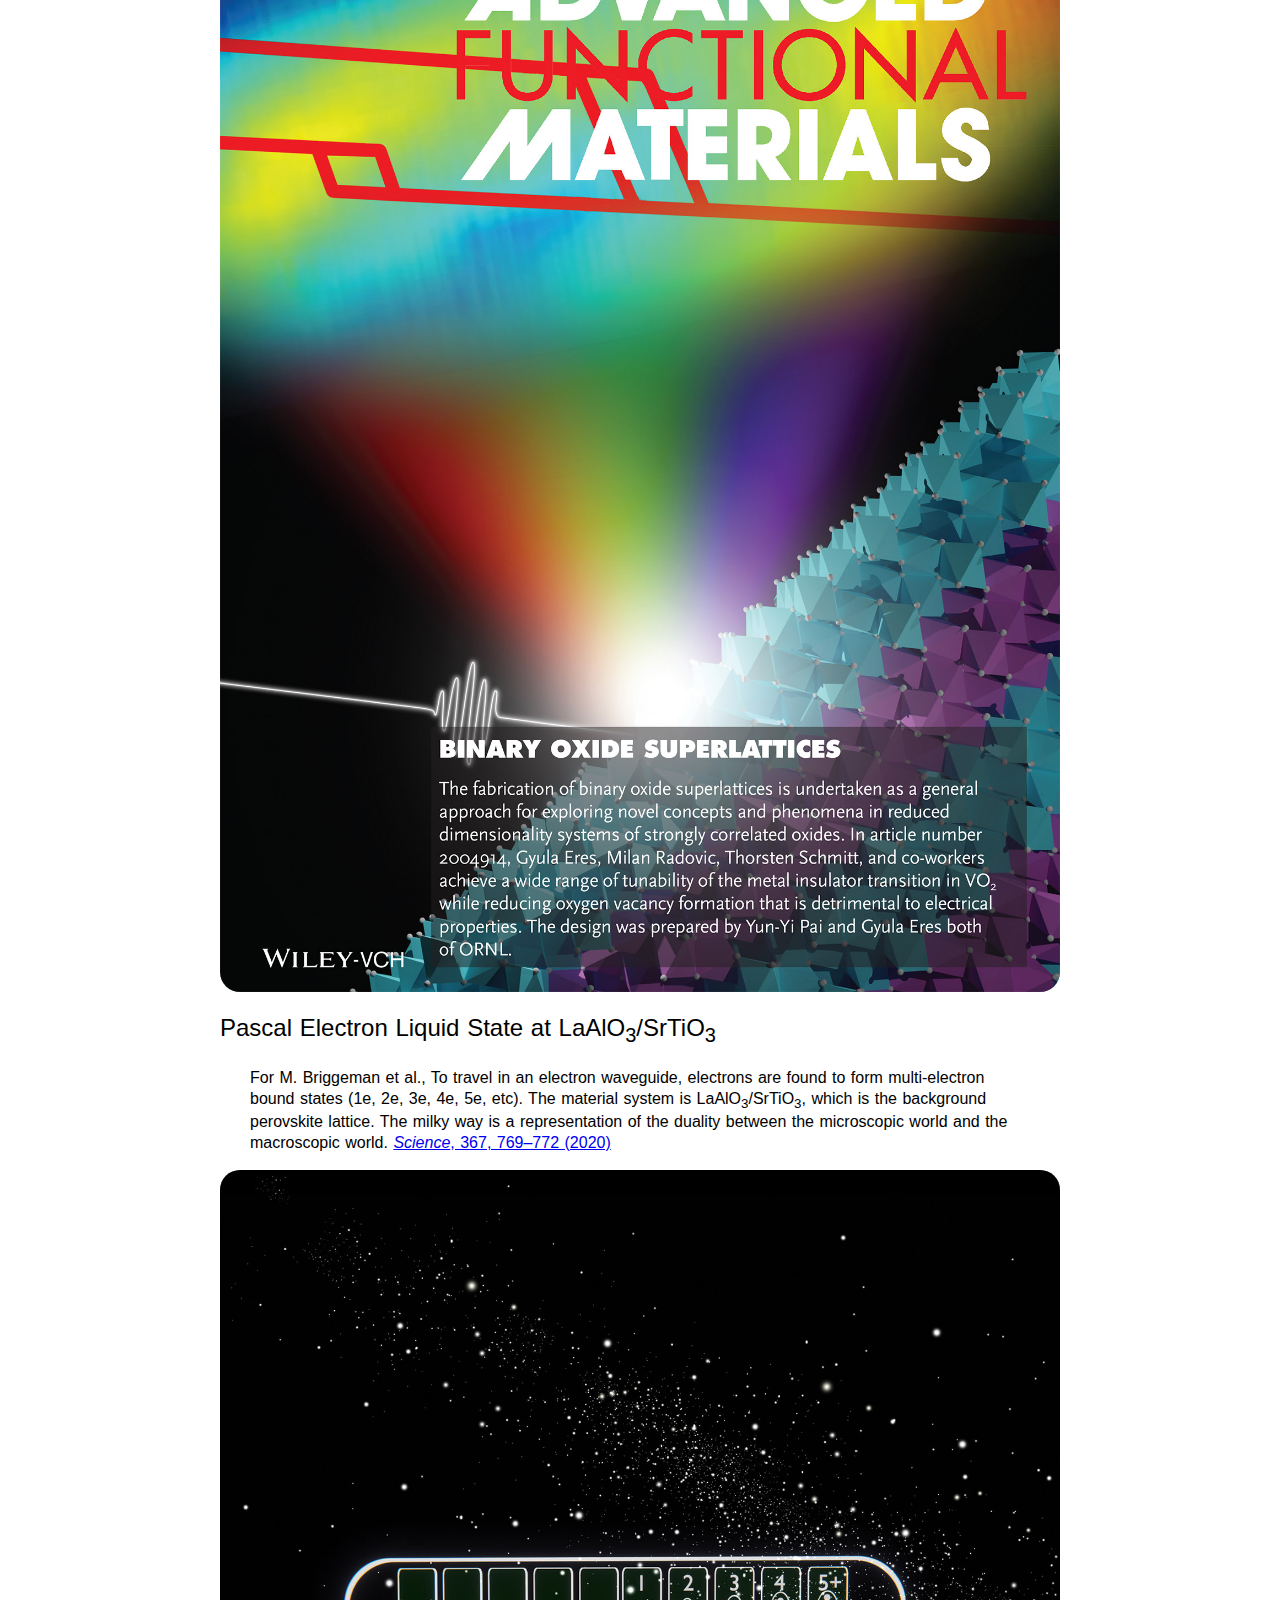
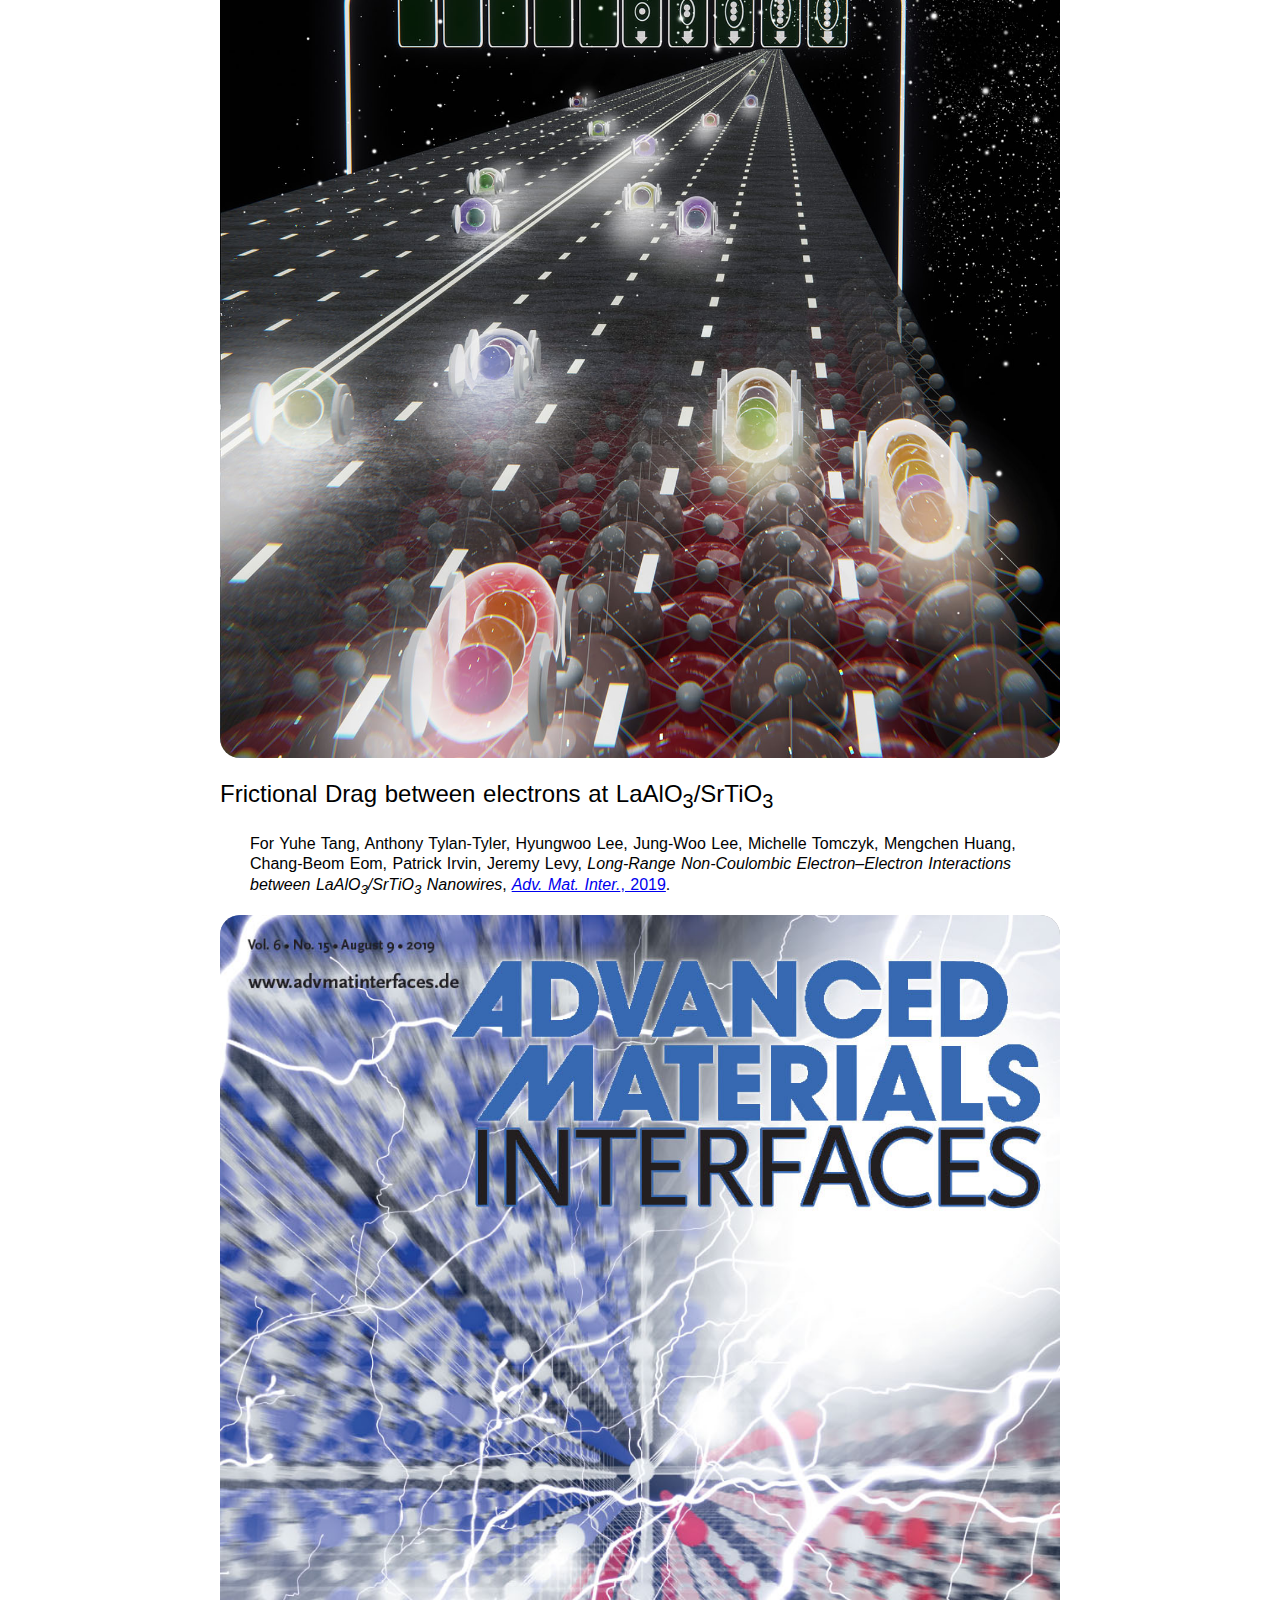
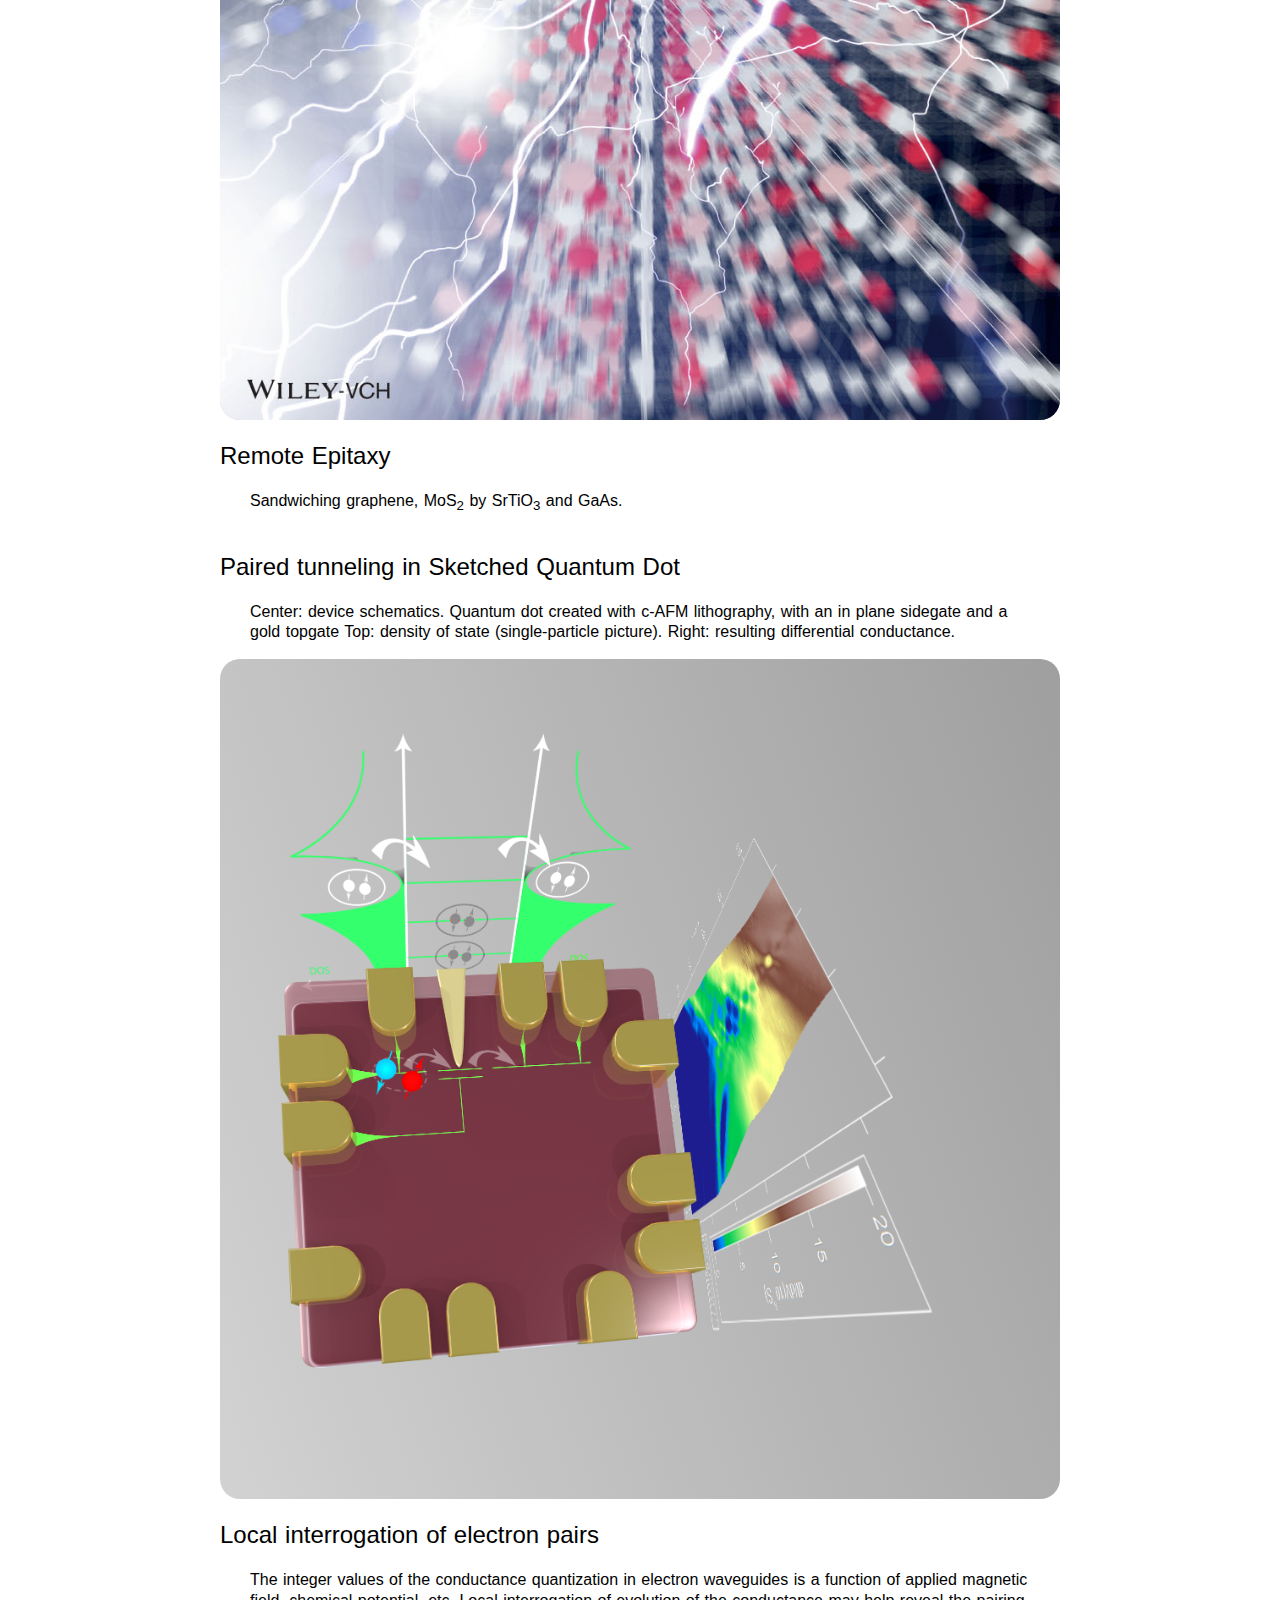
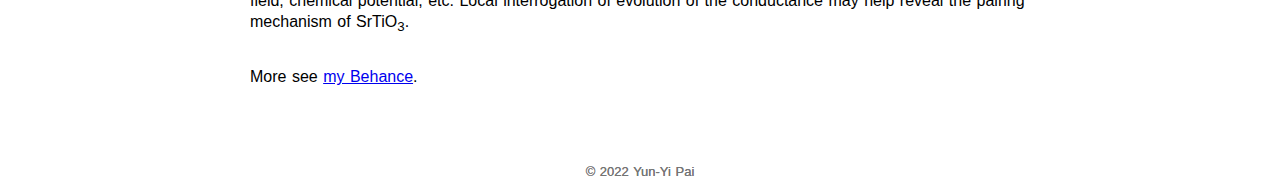
==== commit 2d121ec0: "Update art.html" ====
--- a/art.html
+++ b/art.html
@@ -43,7 +43,7 @@
 
   <article class="center">
     <h2 class="regular-h2">Observation of Unconventional Charge Density Wave without Acoustic Phonon Anomaly in Kagome Superconductors AV<sub>3</sub>Sb<sub>5</sub> (A=Rb,Cs)</h2>
-  <p class="regular-p">For H. X. Li, T. T. Zhang, Y.-Y. Pai, C. Marvinney, A. Said, T. Yilmaz, Q. Yin, C. Gong, Z. Tu, E. Vescovo, R. G. Moore, S. Murakami, H. C. Lei, H. N. Lee, B. Lawrie, H. Miao, <em> Observation of Unconventional Charge Density Wave without Acoustic Phonon Anomaly in Kagome Superconductors AV<sub>3</sub>Sb<sub>5</sub> (A=Rb,Cs)</em>, <a href="https://doi.org/10.1103/PhysRevX.11.031050" target="new">Phys. Rev. X <strong>11</strong>, 031050 (2021)</a></em>.</p>
+  <p class="regular-p">For Haoxiang Li, T. T. Zhang, T. Yilmaz, Y. Y. Pai, C. E. Marvinney, A. Said, Q. W. Yin, C. S. Gong, Z. J. Tu, E. Vescovo, C. S. Nelson, R. G. Moore, S. Murakami, H. C. Lei, H. N. Lee, B. J. Lawrie, and H. Miao, <em> Observation of Unconventional Charge Density Wave without Acoustic Phonon Anomaly in Kagome Superconductors AV<sub>3</sub>Sb<sub>5</sub> (A=Rb,Cs)</em>, <a href="https://doi.org/10.1103/PhysRevX.11.031050" target="new">Phys. Rev. X <strong>11</strong>, 031050 (2021)</a></em>.</p>
   </article>
   <img src="images/art_kagome.jpg" alt="" class="center artwork">
 
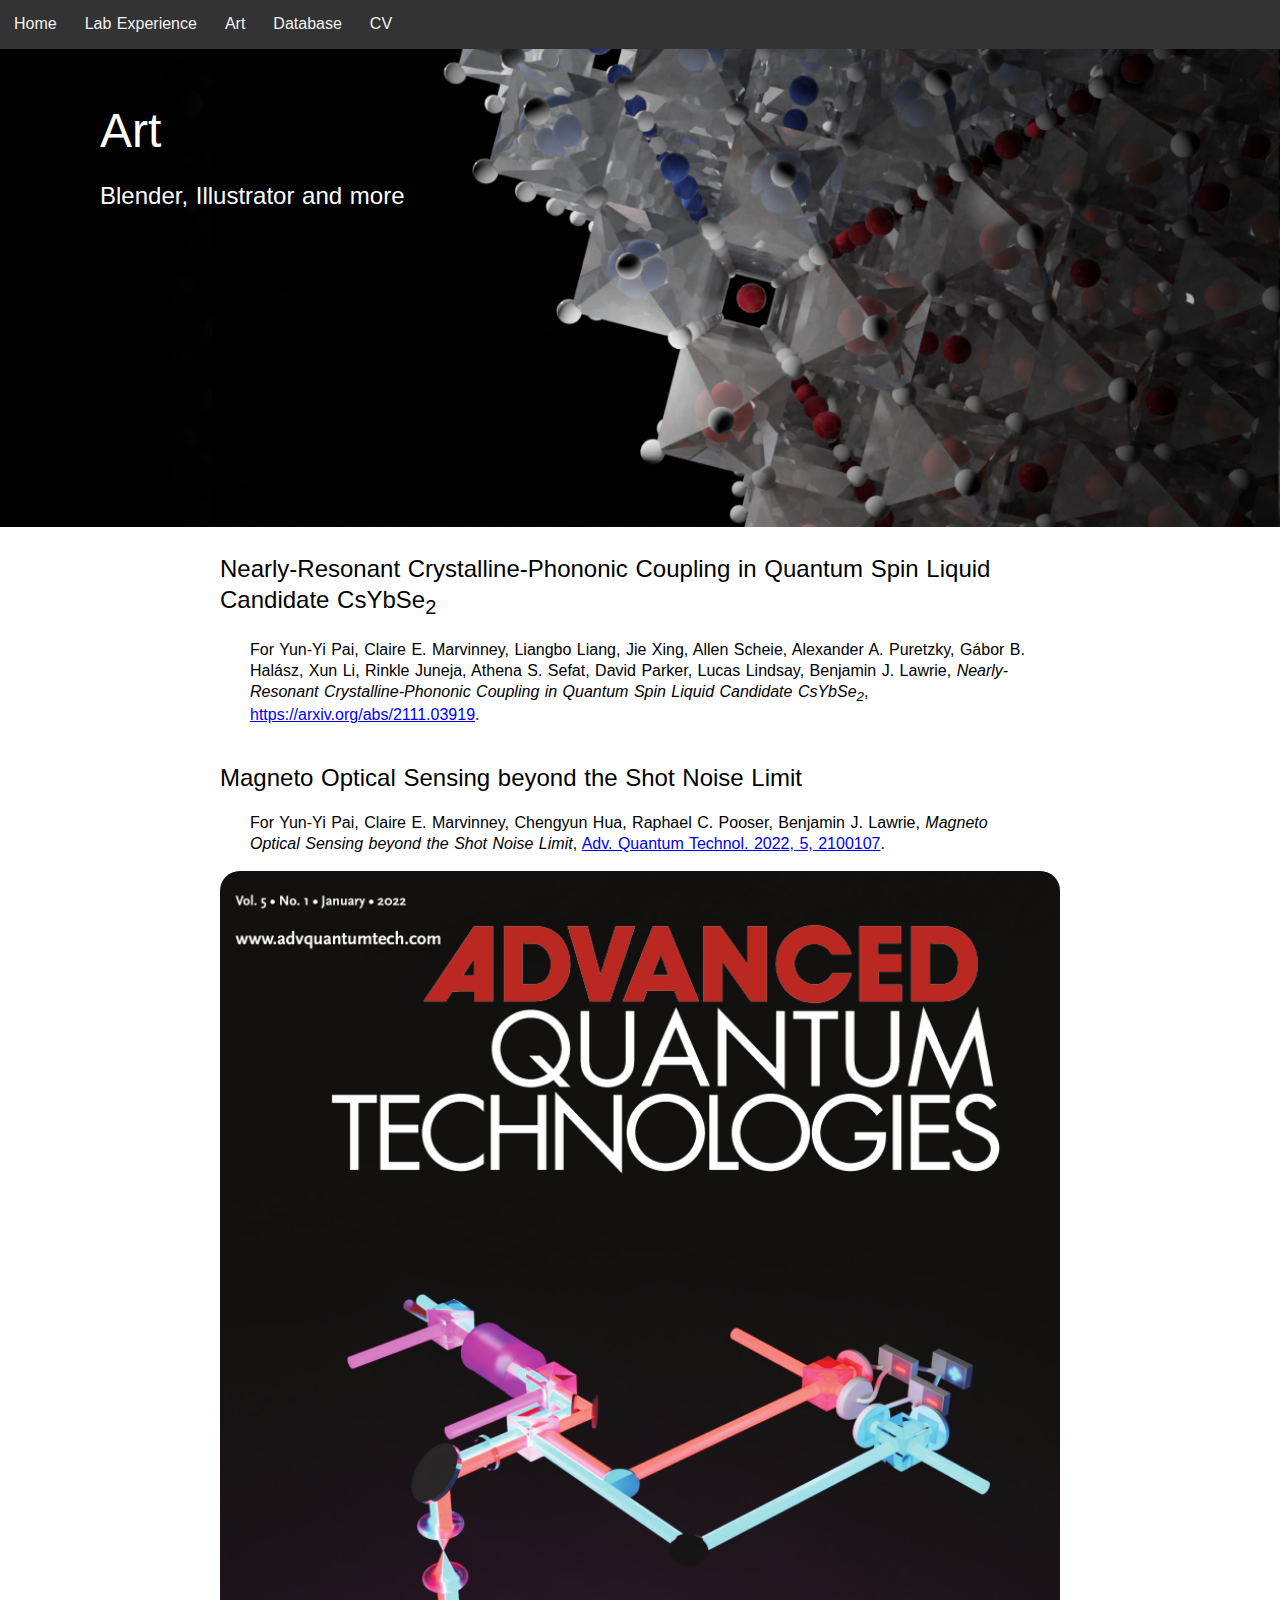
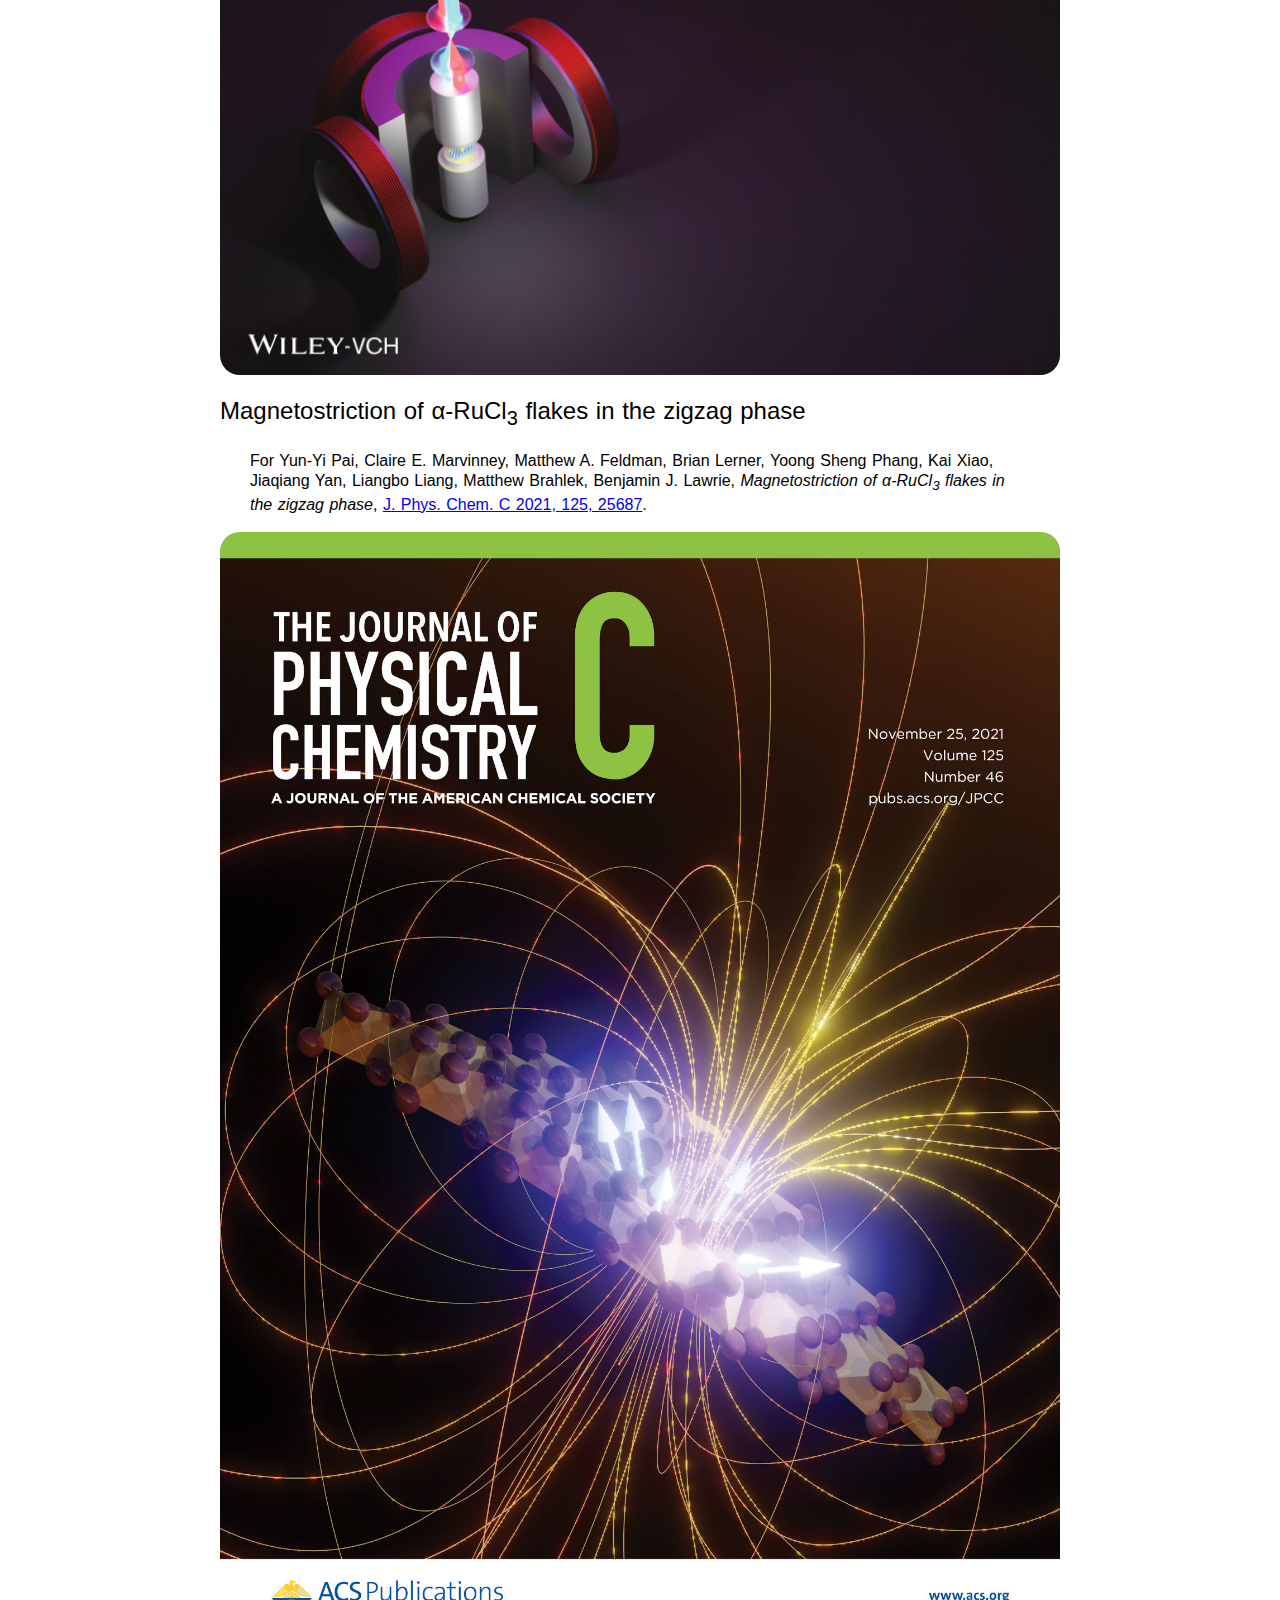
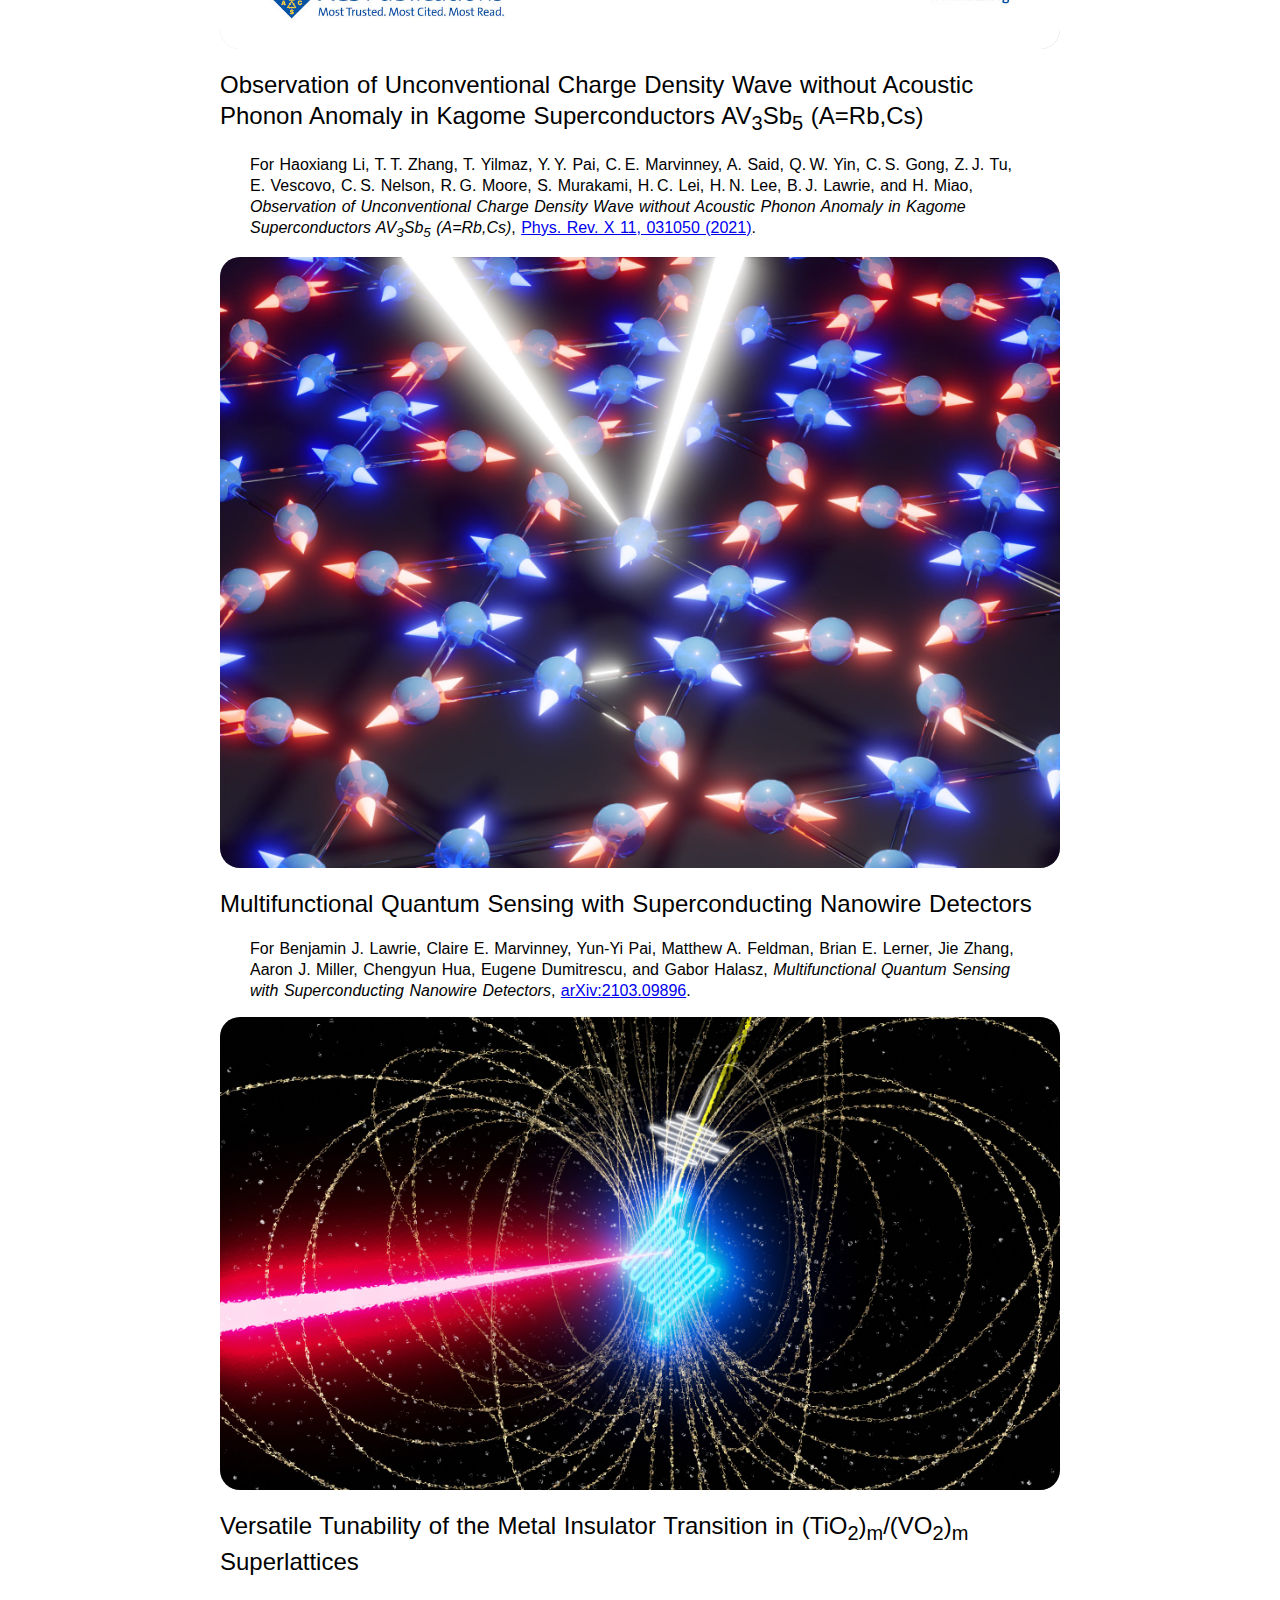
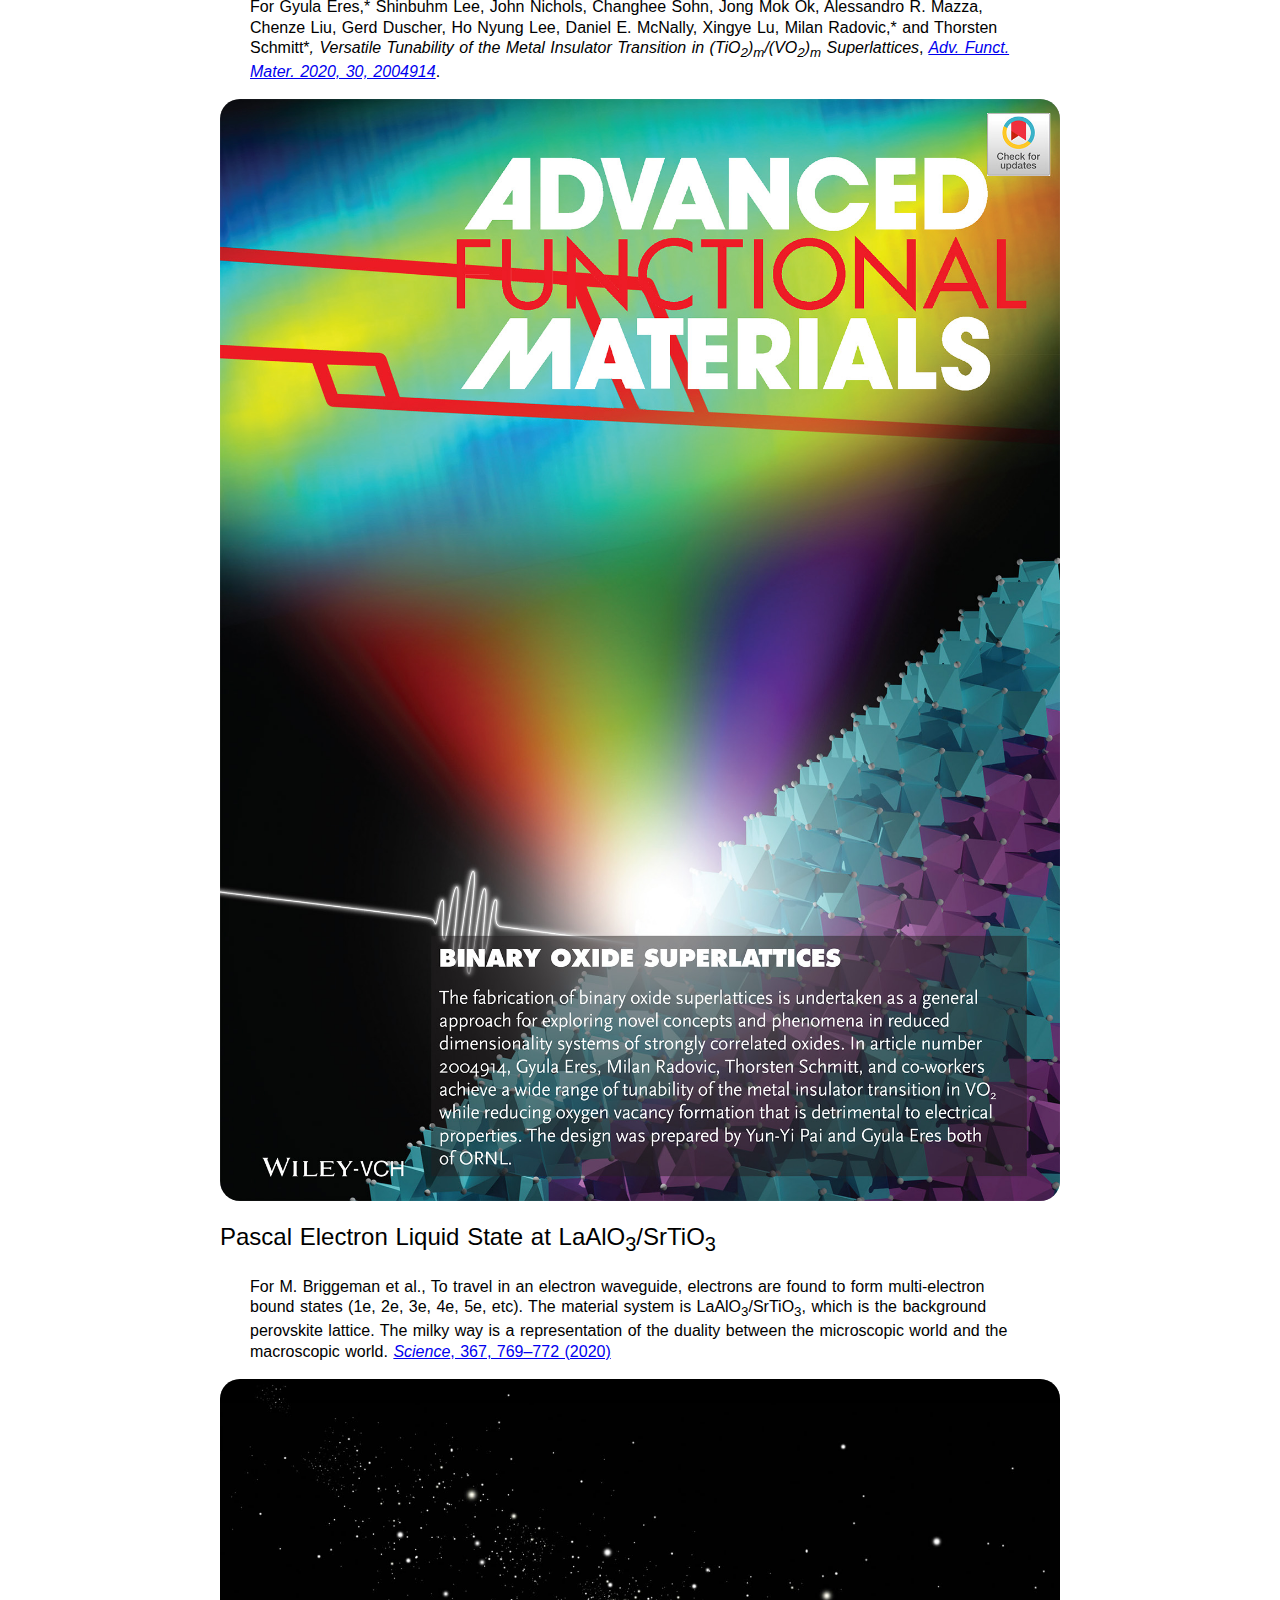
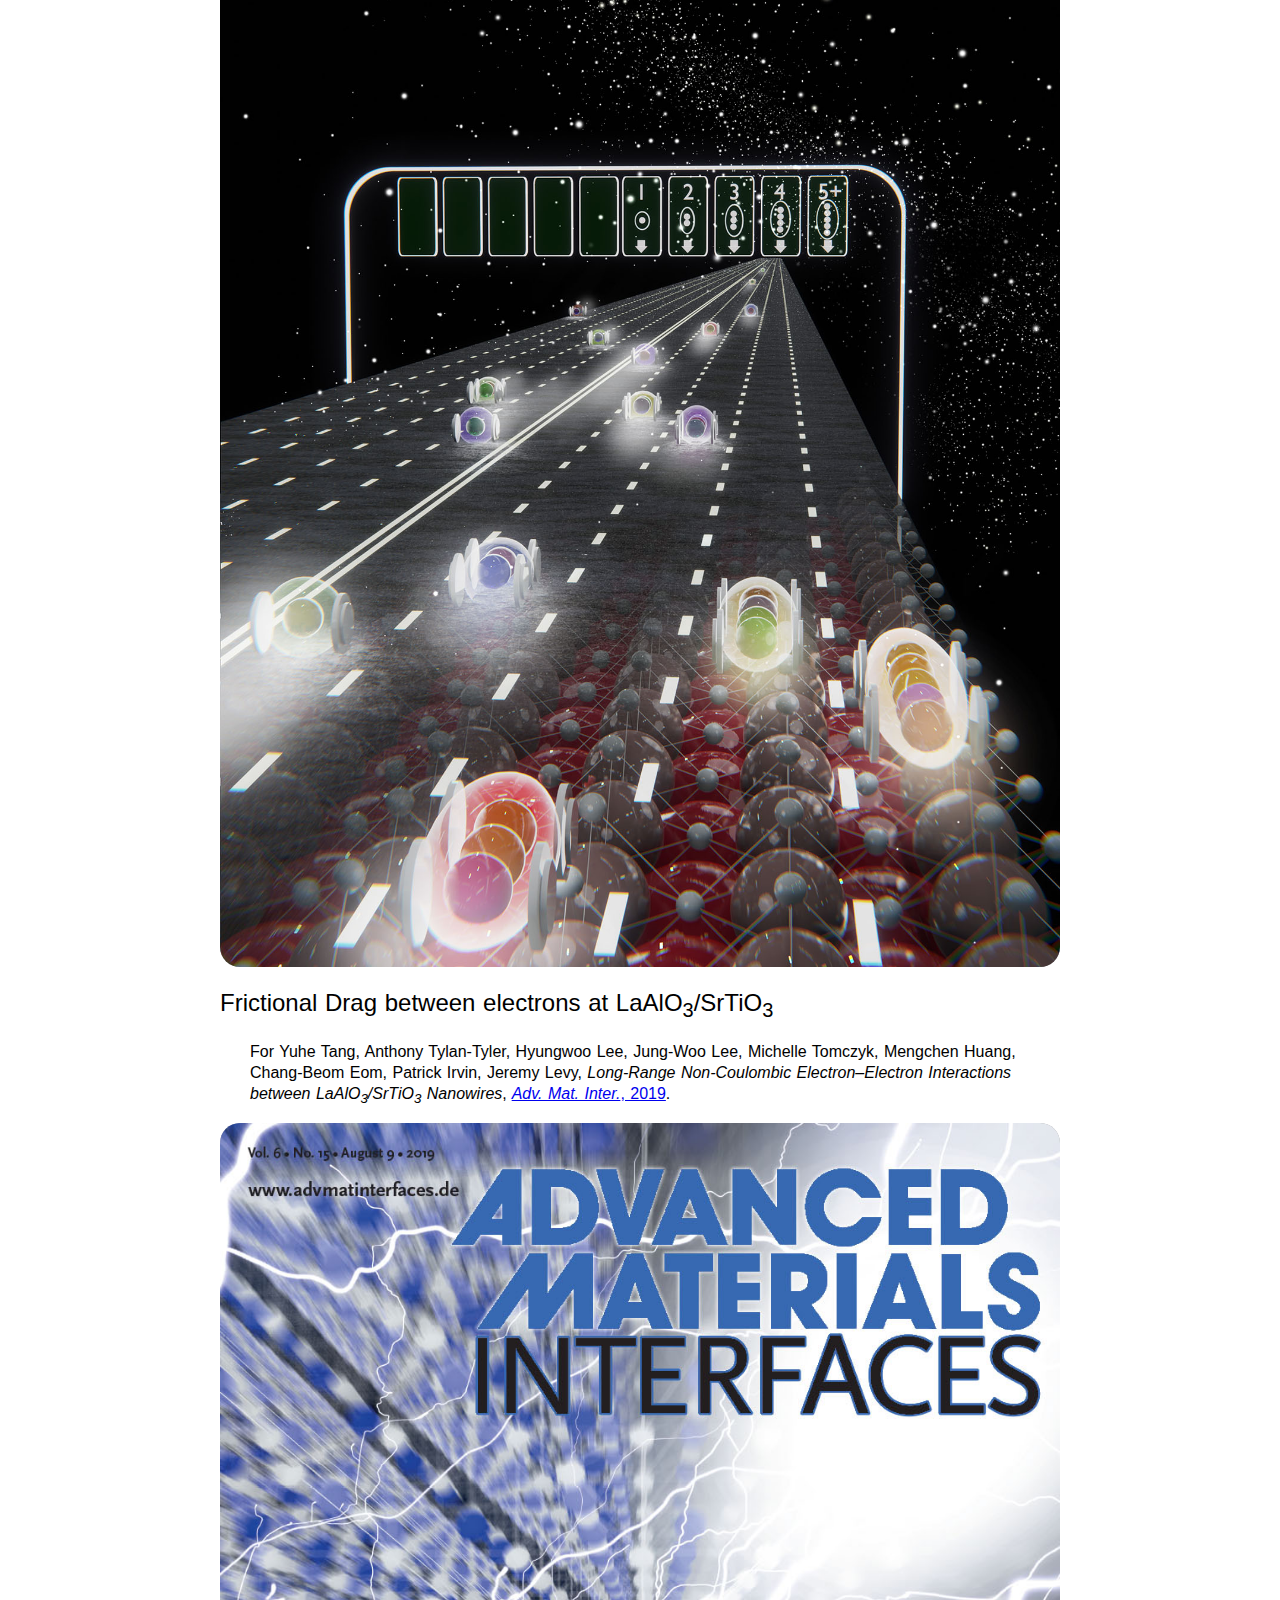
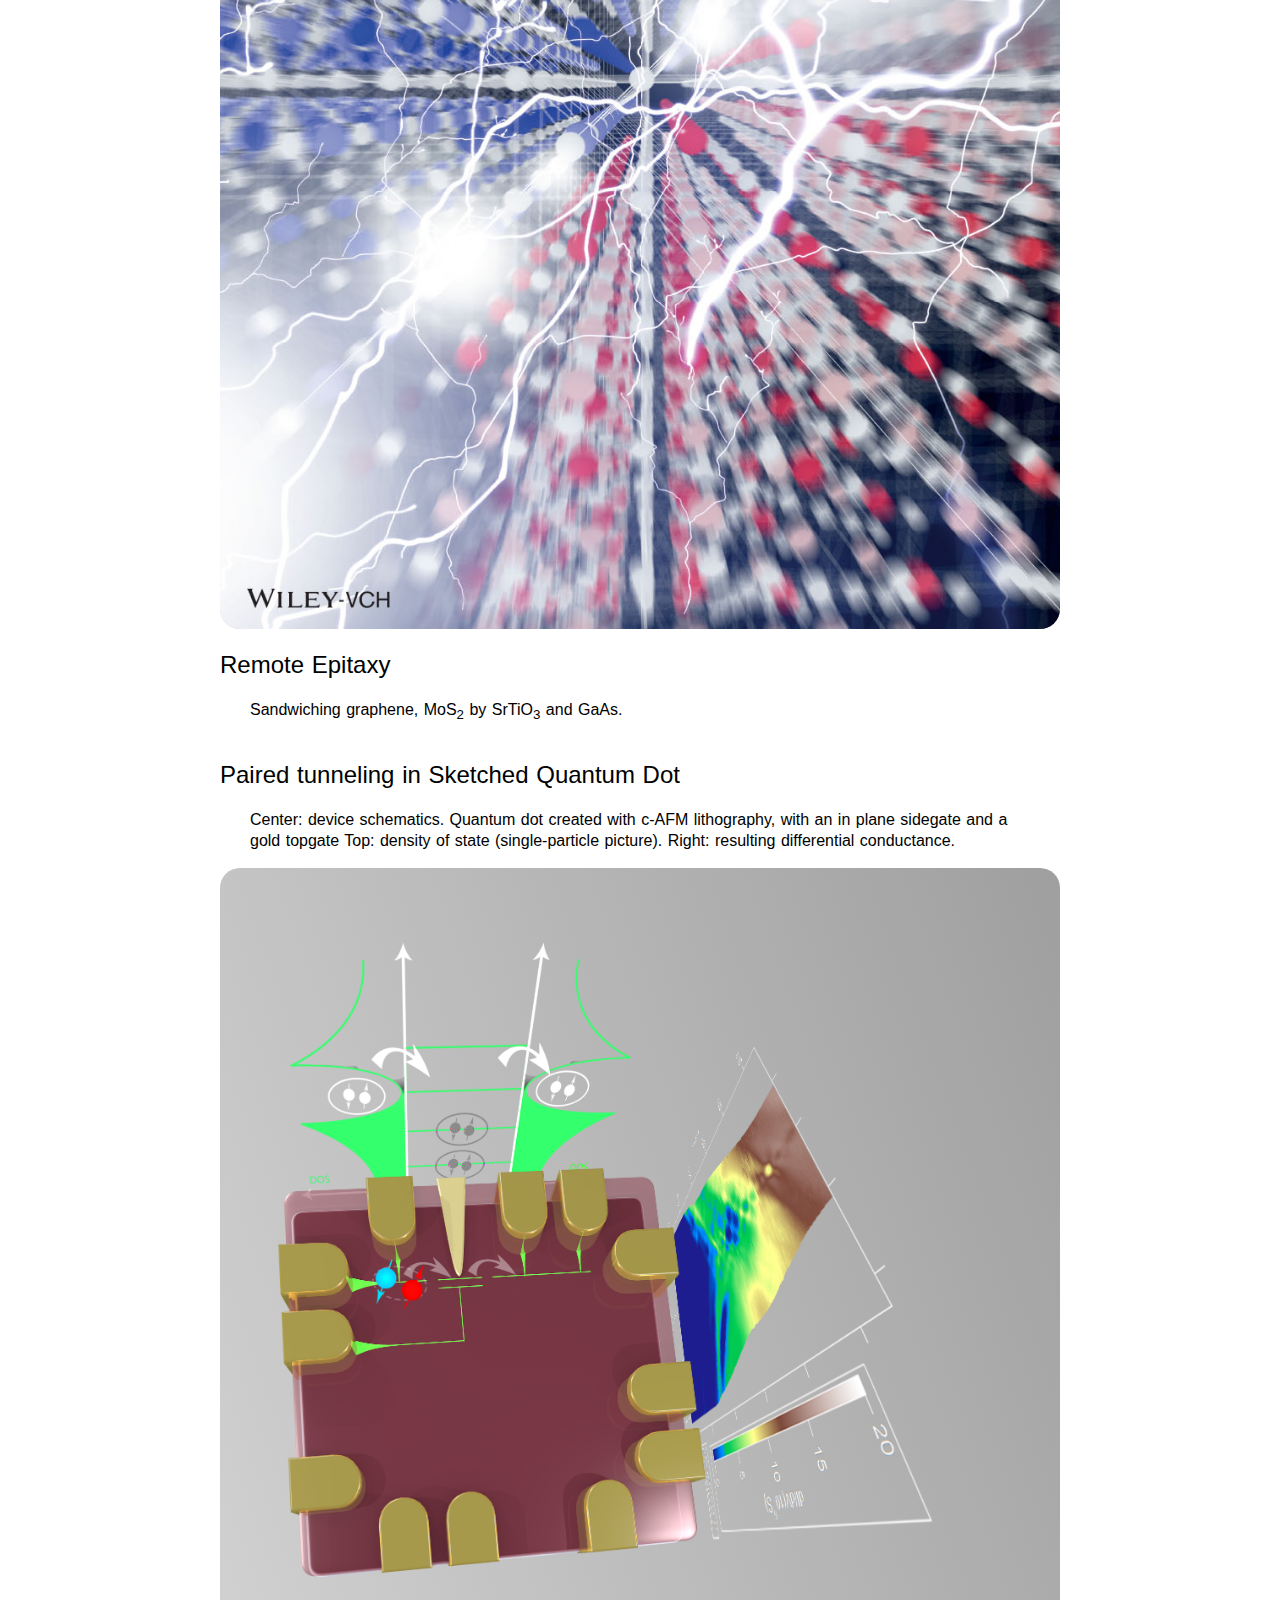
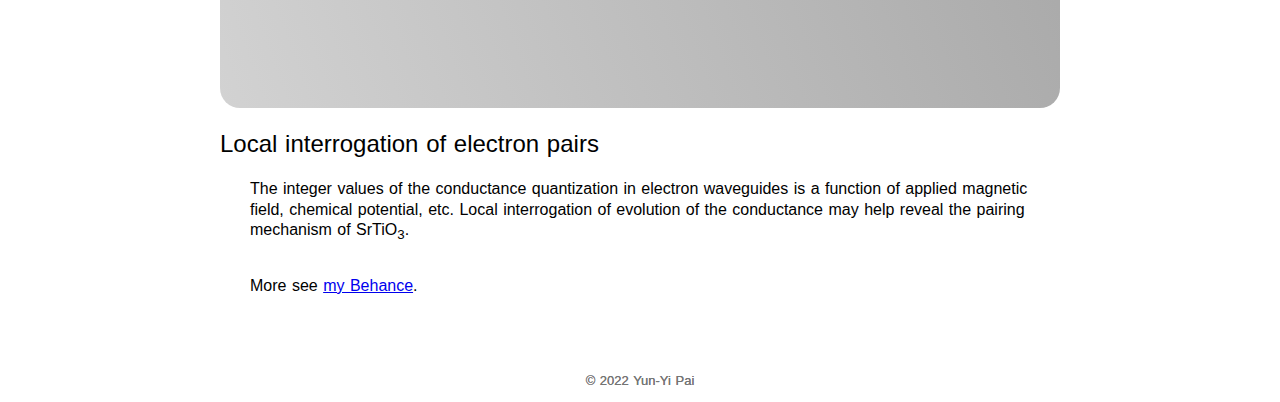
==== commit 8f560cf1: "Add files via upload" ====
--- a/art.html
+++ b/art.html
@@ -24,16 +24,20 @@
    <h2 id="title-text-alt">Blender, Illustrator and more</h2>
 </div>
 <div class="awe_container">
-	
-	
-	
+
+  <article class="center">
+    <h2 class="regular-h2">Nearly-Resonant Crystalline-Phononic Coupling in Quantum Spin Liquid Candidate CsYbSe<sub>2</sub></h2>
+  <p class="regular-p">For Yun-Yi Pai, Claire E. Marvinney, Liangbo Liang, Jie Xing, Allen Scheie, Alexander A. Puretzky, Gábor B. Halász, Xun Li, Rinkle Juneja, Athena S. Sefat, David Parker, Lucas Lindsay, Benjamin J. Lawrie, <em>Nearly-Resonant Crystalline-Phononic Coupling in Quantum Spin Liquid Candidate CsYbSe<sub>2</sub></em>, <a href="https://arxiv.org/abs/2111.03919" target="new">https://arxiv.org/abs/2111.03919</a></em>.</p>
+  </article>
+  <img src="images/art_CsYbSe2.jpg" alt="" class="center artwork">
+
   <article class="center">
     <h2 class="regular-h2">Magneto Optical Sensing beyond the Shot Noise Limit</h2>
   <p class="regular-p">For Yun-Yi Pai, Claire E. Marvinney, Chengyun Hua, Raphael C. Pooser, Benjamin J. Lawrie, <em>Magneto Optical Sensing beyond the Shot Noise Limit</em>, <a href="https://doi.org/10.1002/qute.202100107" target="new">Adv. Quantum Technol. <strong>2022</strong>, 5, 2100107</a></em>.</p>
   </article>
   <img src="images/art_sqMOKE.png" alt="" class="center artwork">
 
-	
+
   <article class="center">
     <h2 class="regular-h2">Magnetostriction of α-RuCl<sub>3</sub> flakes in the zigzag phase</h2>
   <p class="regular-p">For Yun-Yi Pai, Claire E. Marvinney, Matthew A. Feldman, Brian Lerner, Yoong Sheng Phang, Kai Xiao, Jiaqiang Yan, Liangbo Liang, Matthew Brahlek, Benjamin J. Lawrie, <em>Magnetostriction of α-RuCl<sub>3</sub> flakes in the zigzag phase</em>, <a href="https://doi.org/10.1021/acs.jpcc.1c07472" target="new">J. Phys. Chem. C <strong>2021</strong>, 125, 25687</a></em>.</p>
@@ -109,7 +113,6 @@
 </div>
 
 
-
 <footer>
   <p>&nbsp;</p>
   <p>&nbsp;</p>
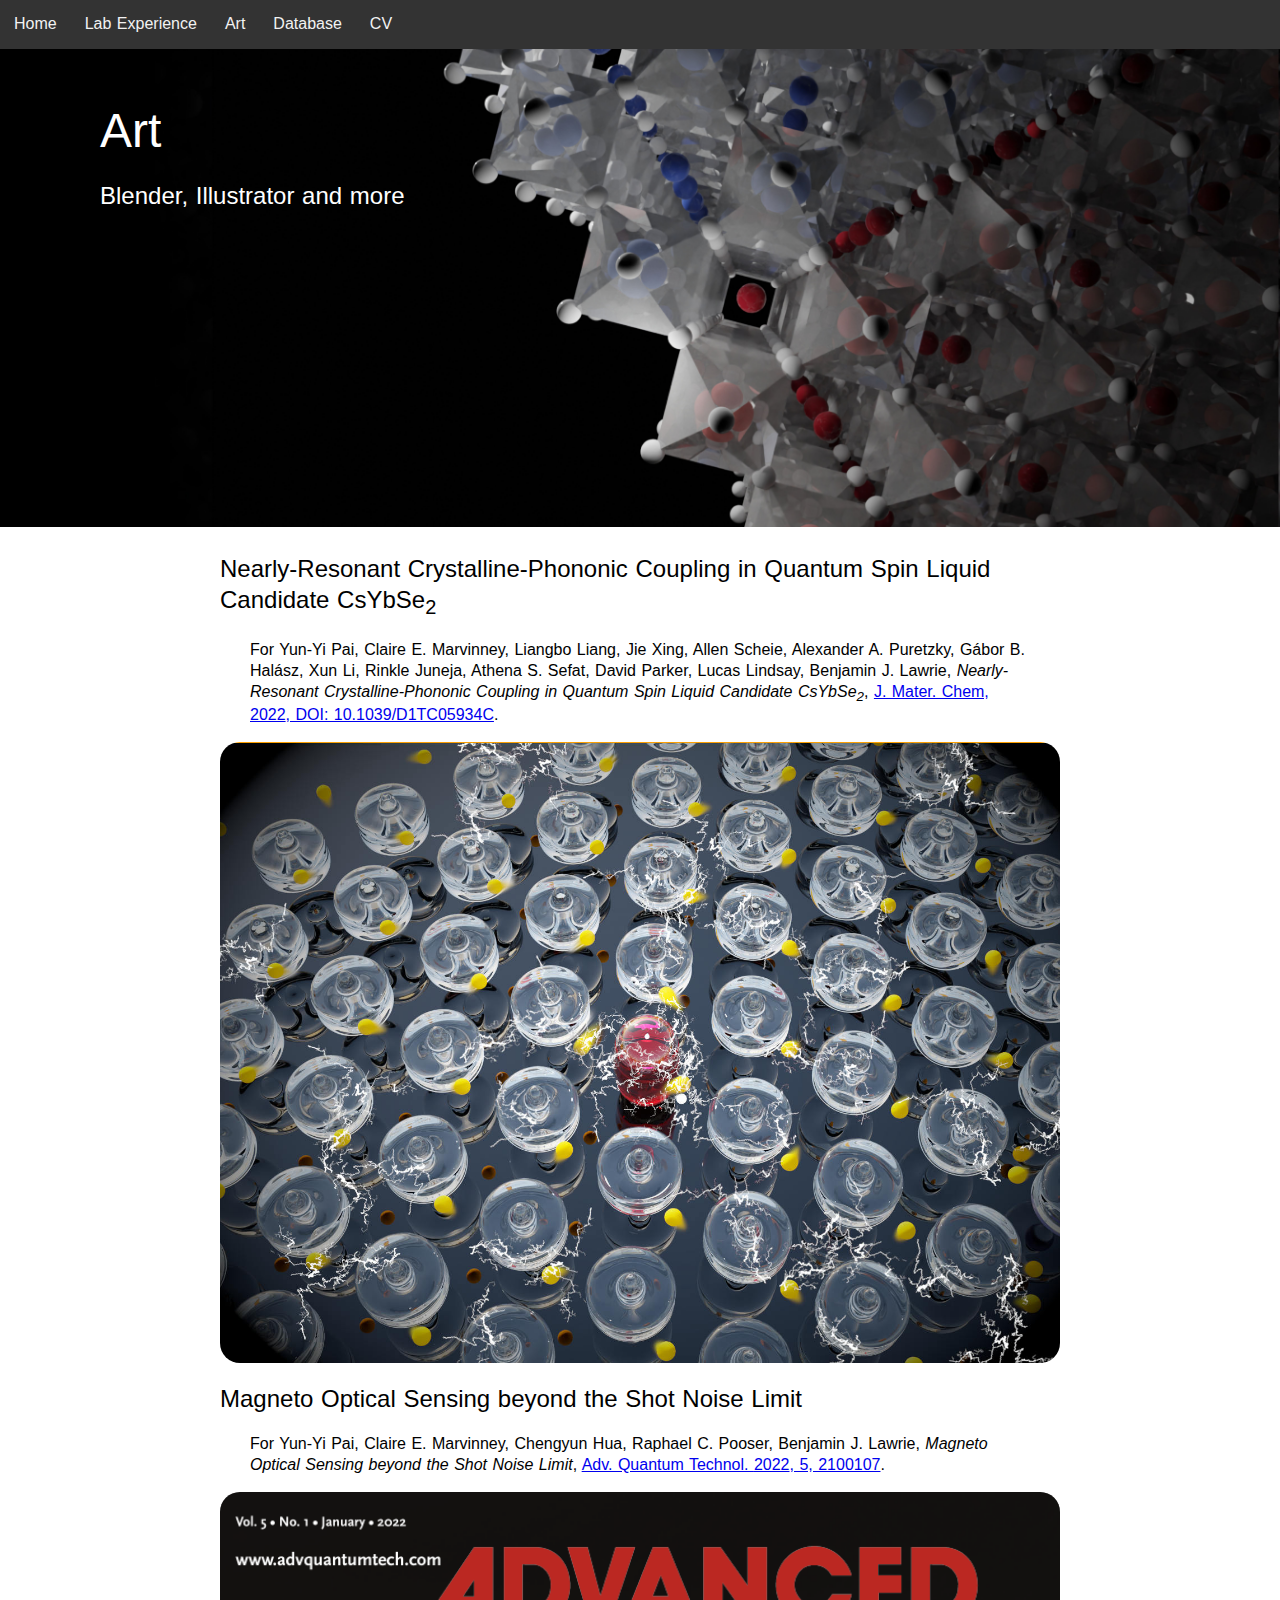
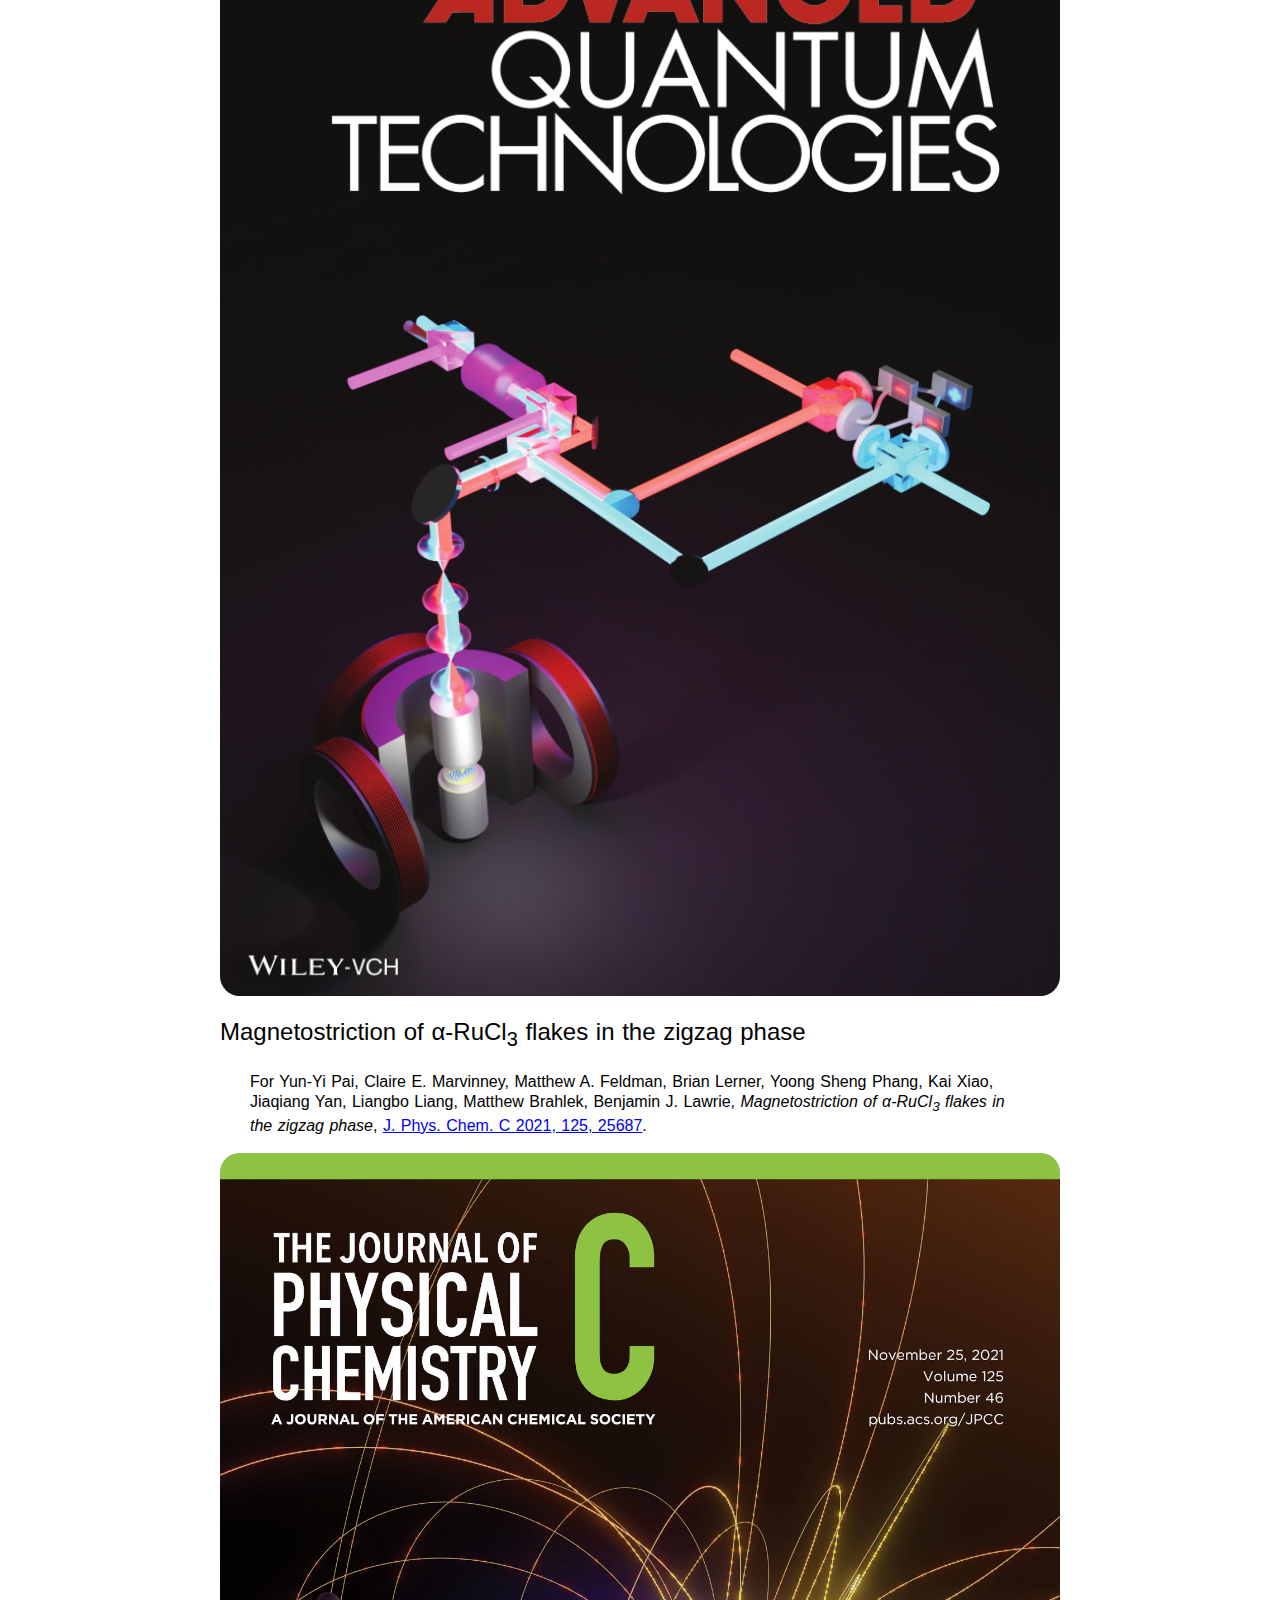
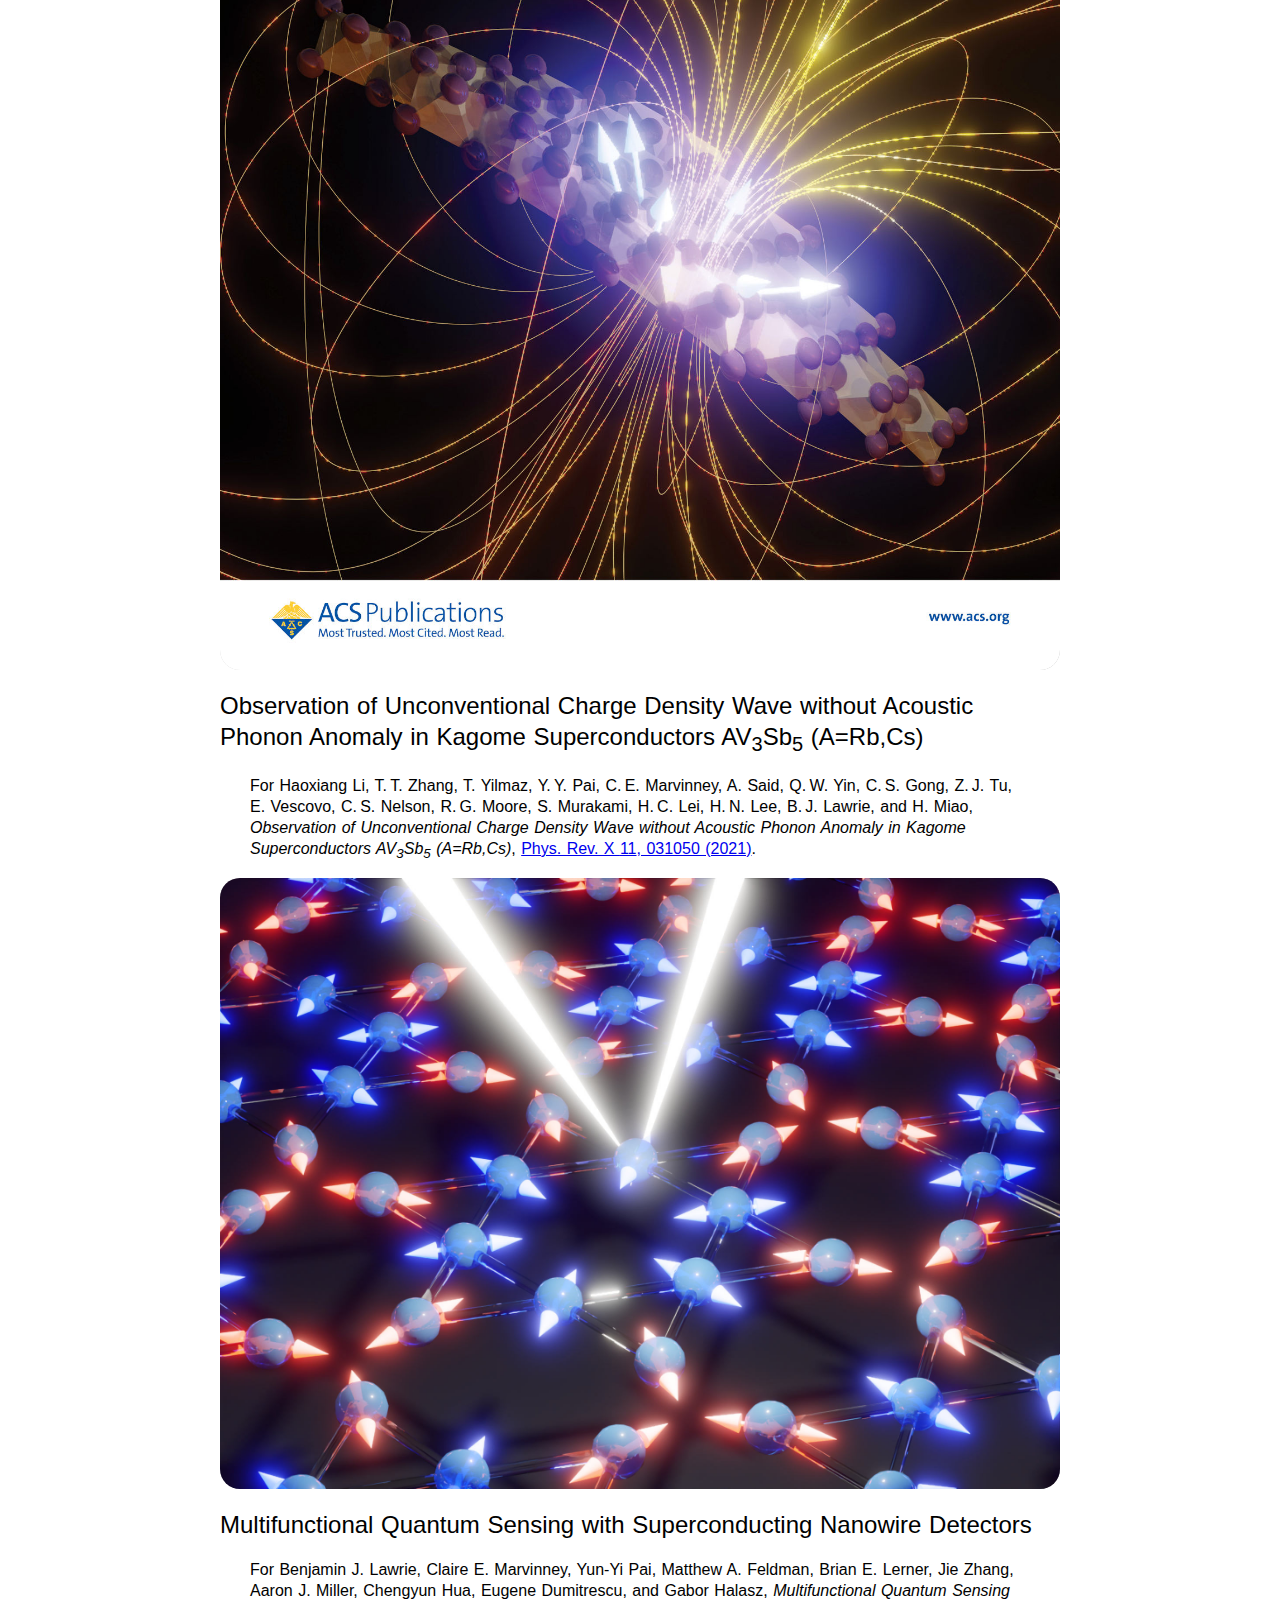
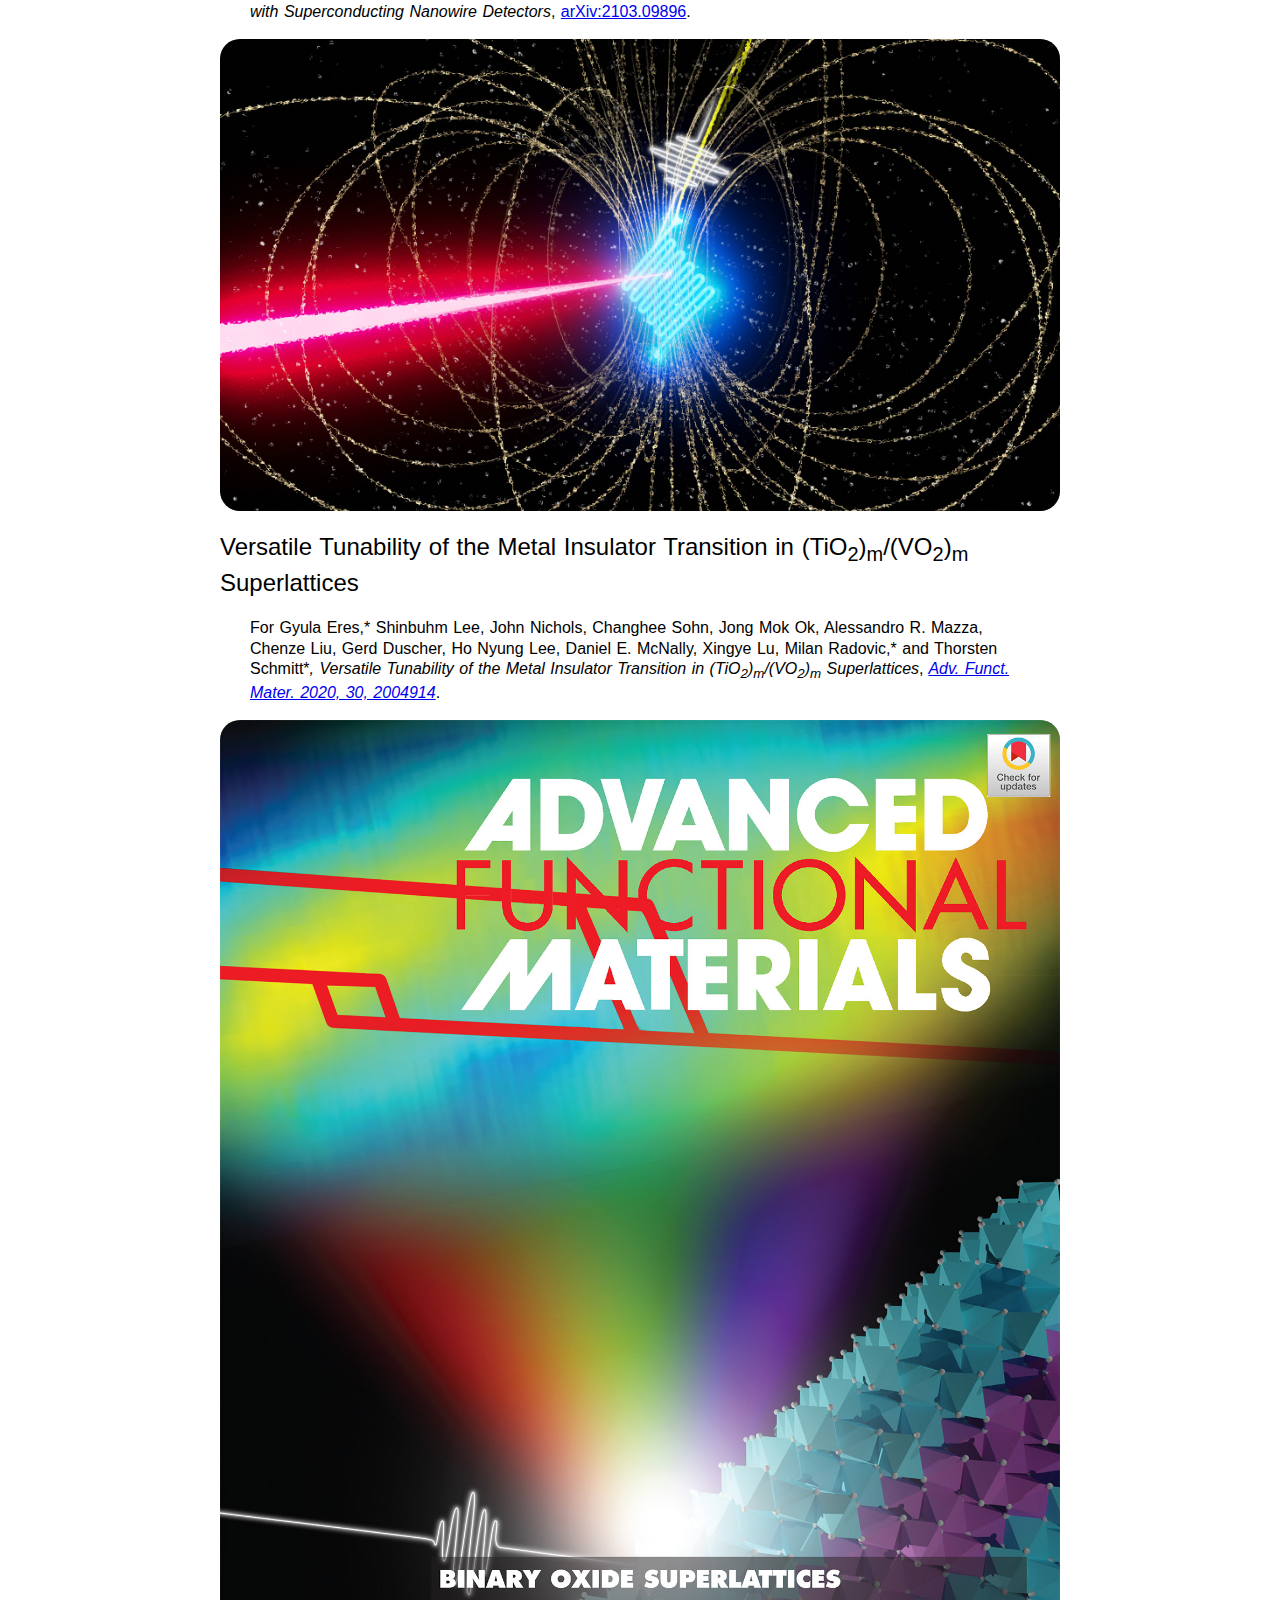
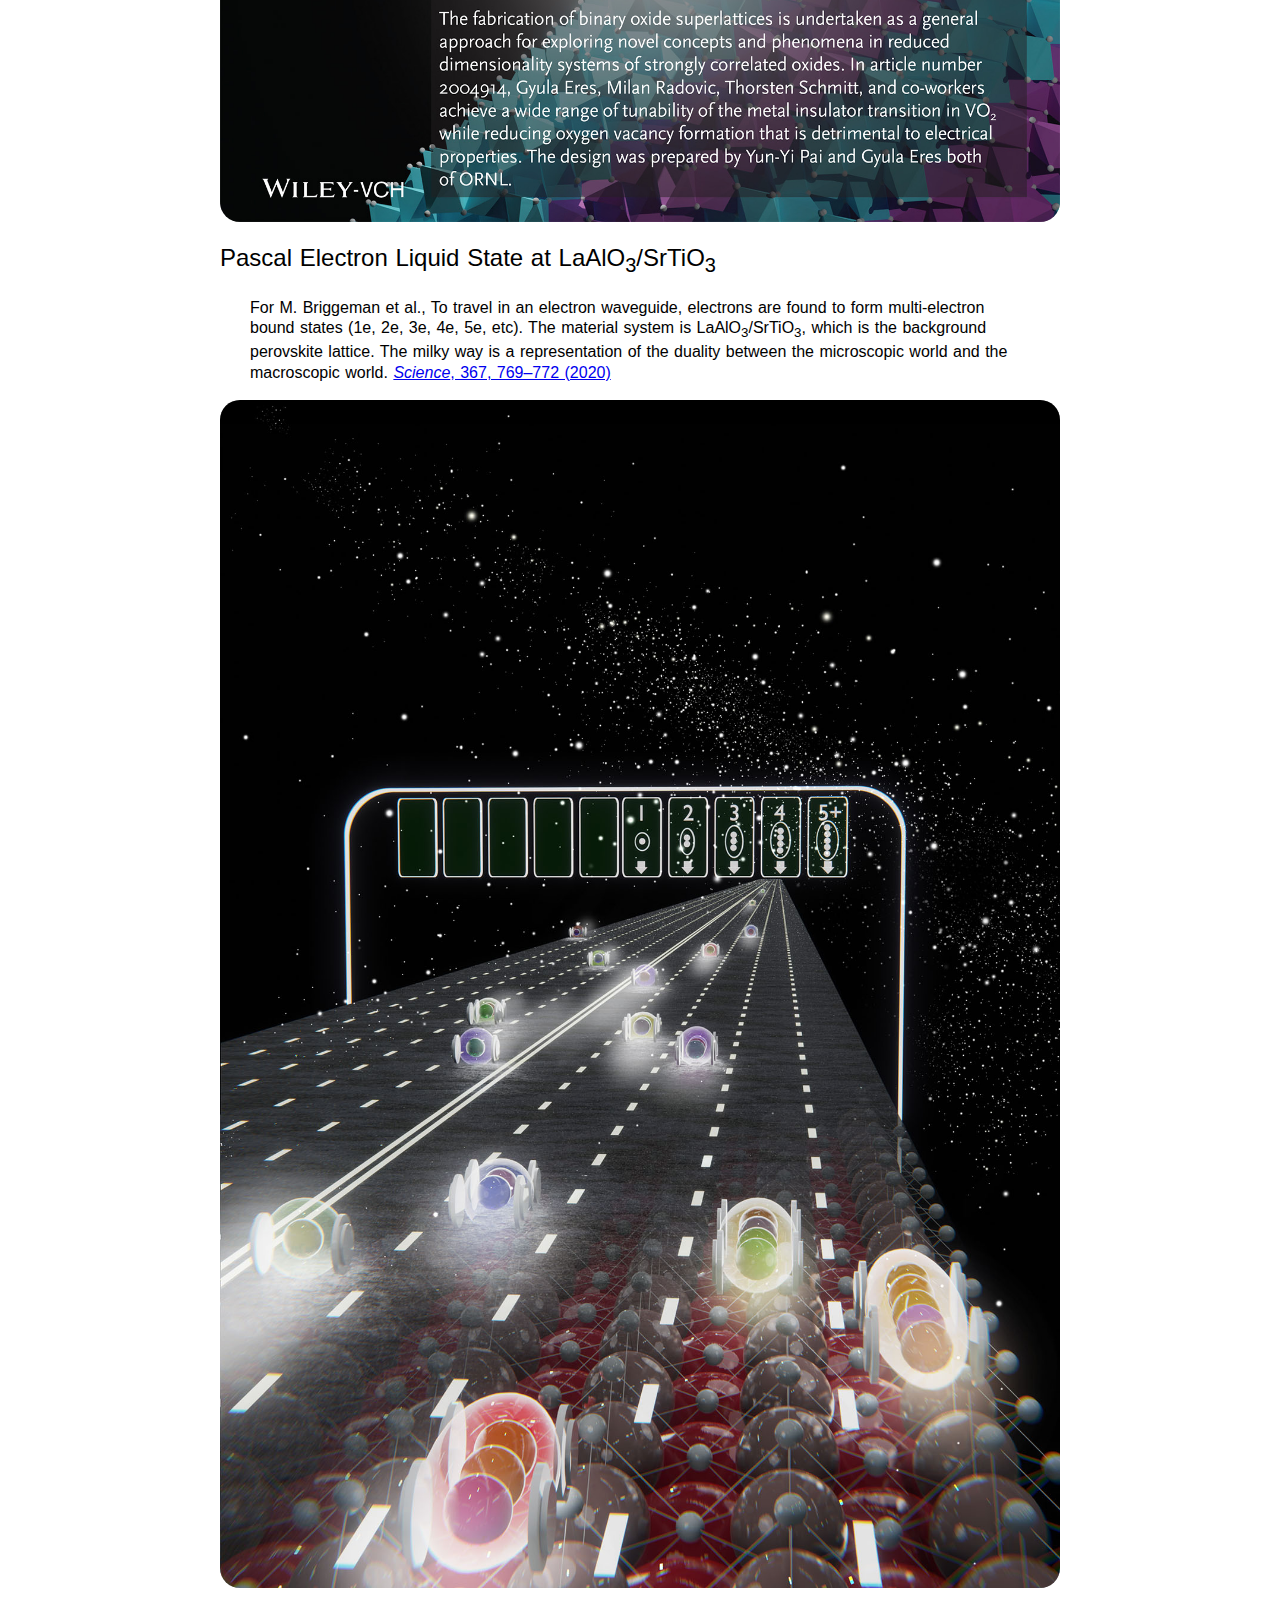
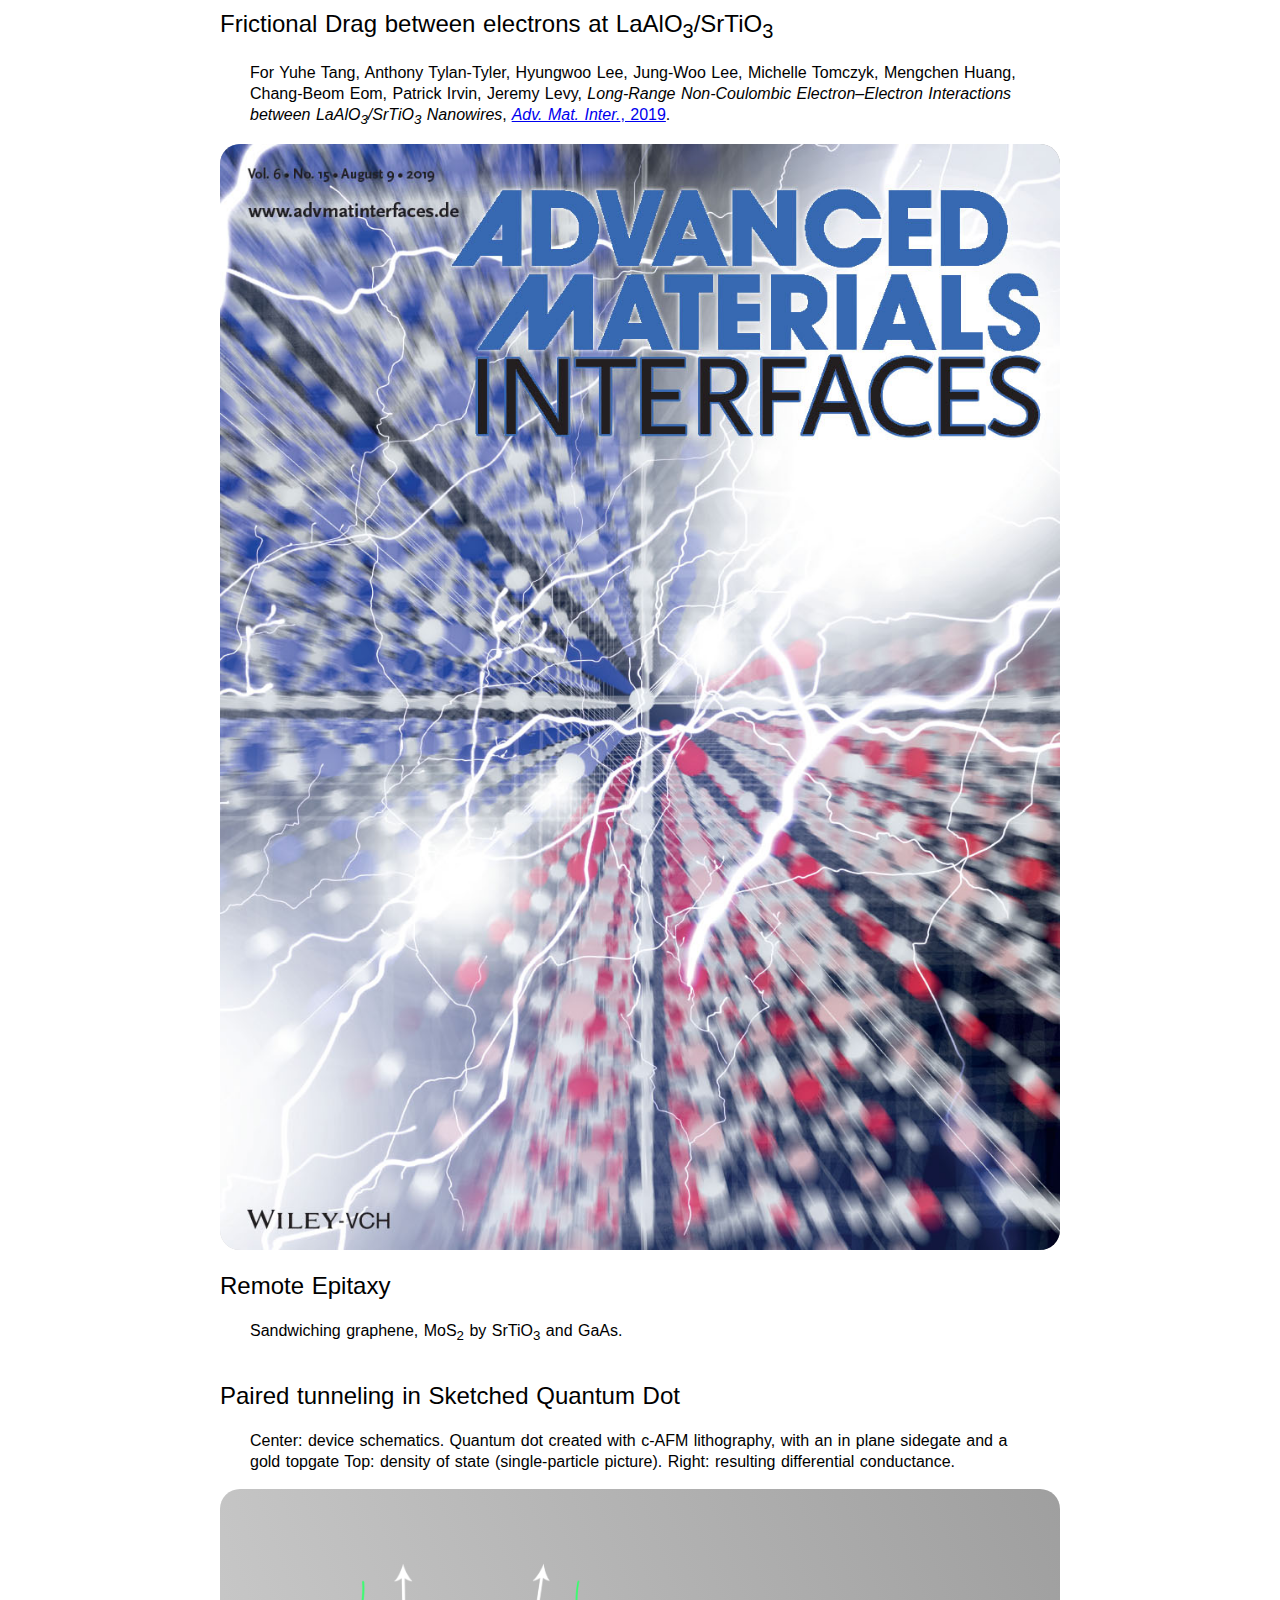
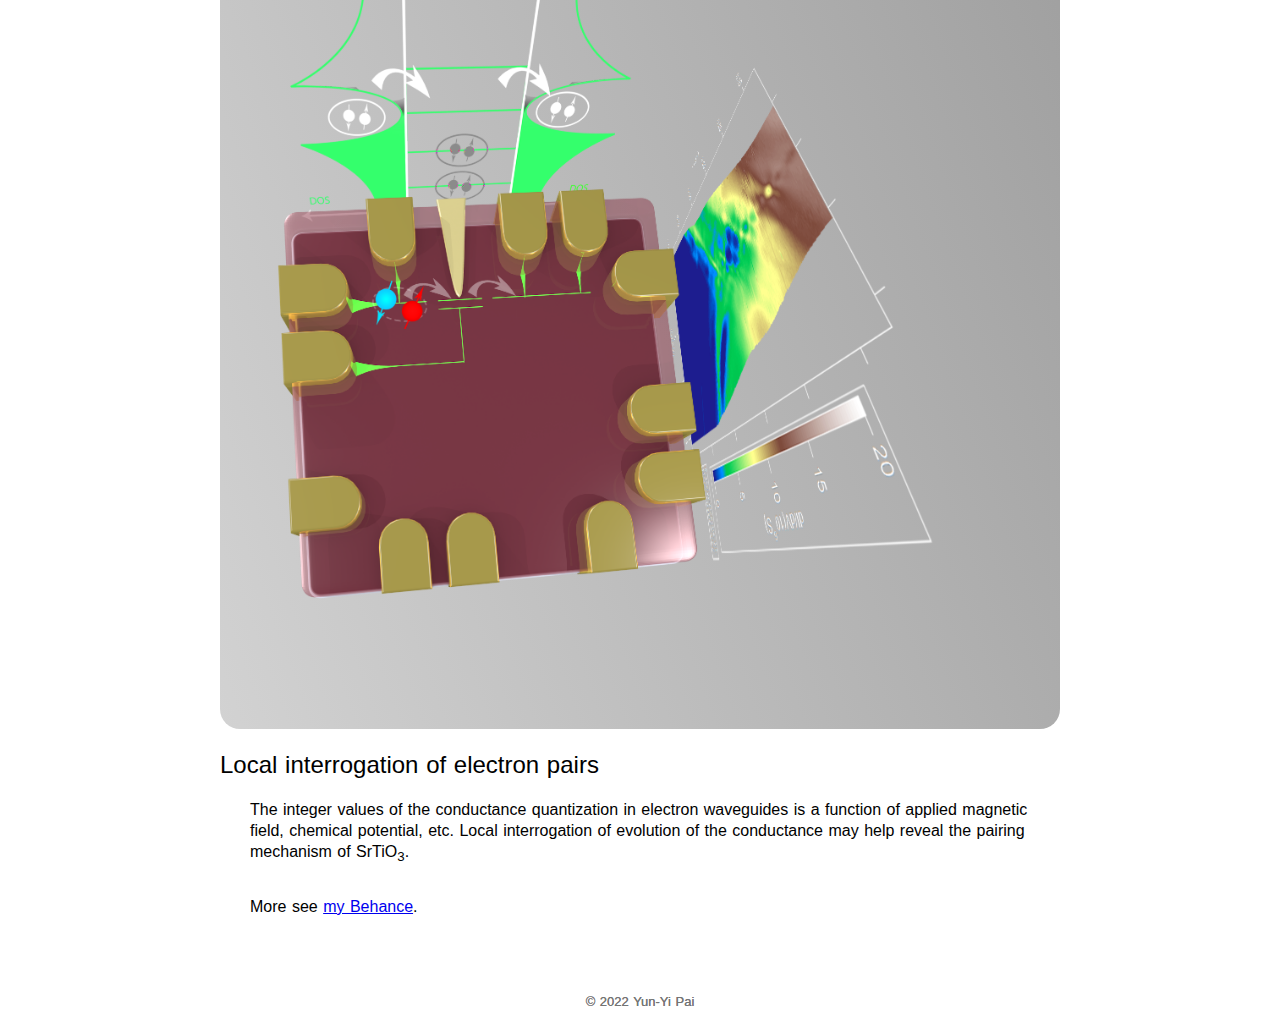
==== commit 509ddf6b: "Add files via upload" ====
--- a/art.html
+++ b/art.html
@@ -27,7 +27,7 @@
 
   <article class="center">
     <h2 class="regular-h2">Nearly-Resonant Crystalline-Phononic Coupling in Quantum Spin Liquid Candidate CsYbSe<sub>2</sub></h2>
-  <p class="regular-p">For Yun-Yi Pai, Claire E. Marvinney, Liangbo Liang, Jie Xing, Allen Scheie, Alexander A. Puretzky, Gábor B. Halász, Xun Li, Rinkle Juneja, Athena S. Sefat, David Parker, Lucas Lindsay, Benjamin J. Lawrie, <em>Nearly-Resonant Crystalline-Phononic Coupling in Quantum Spin Liquid Candidate CsYbSe<sub>2</sub></em>, <a href="https://arxiv.org/abs/2111.03919" target="new">https://arxiv.org/abs/2111.03919</a></em>.</p>
+  <p class="regular-p">For Yun-Yi Pai, Claire E. Marvinney, Liangbo Liang, Jie Xing, Allen Scheie, Alexander A. Puretzky, Gábor B. Halász, Xun Li, Rinkle Juneja, Athena S. Sefat, David Parker, Lucas Lindsay, Benjamin J. Lawrie, <em>Nearly-Resonant Crystalline-Phononic Coupling in Quantum Spin Liquid Candidate CsYbSe<sub>2</sub></em>, <a href="https://doi.org/10.1039/D1TC05934C" target="new">J. Mater. Chem, <strong>2022</strong>, DOI: 10.1039/D1TC05934C</a></em>.</p>
   </article>
   <img src="images/art_CsYbSe2.jpg" alt="" class="center artwork">
 
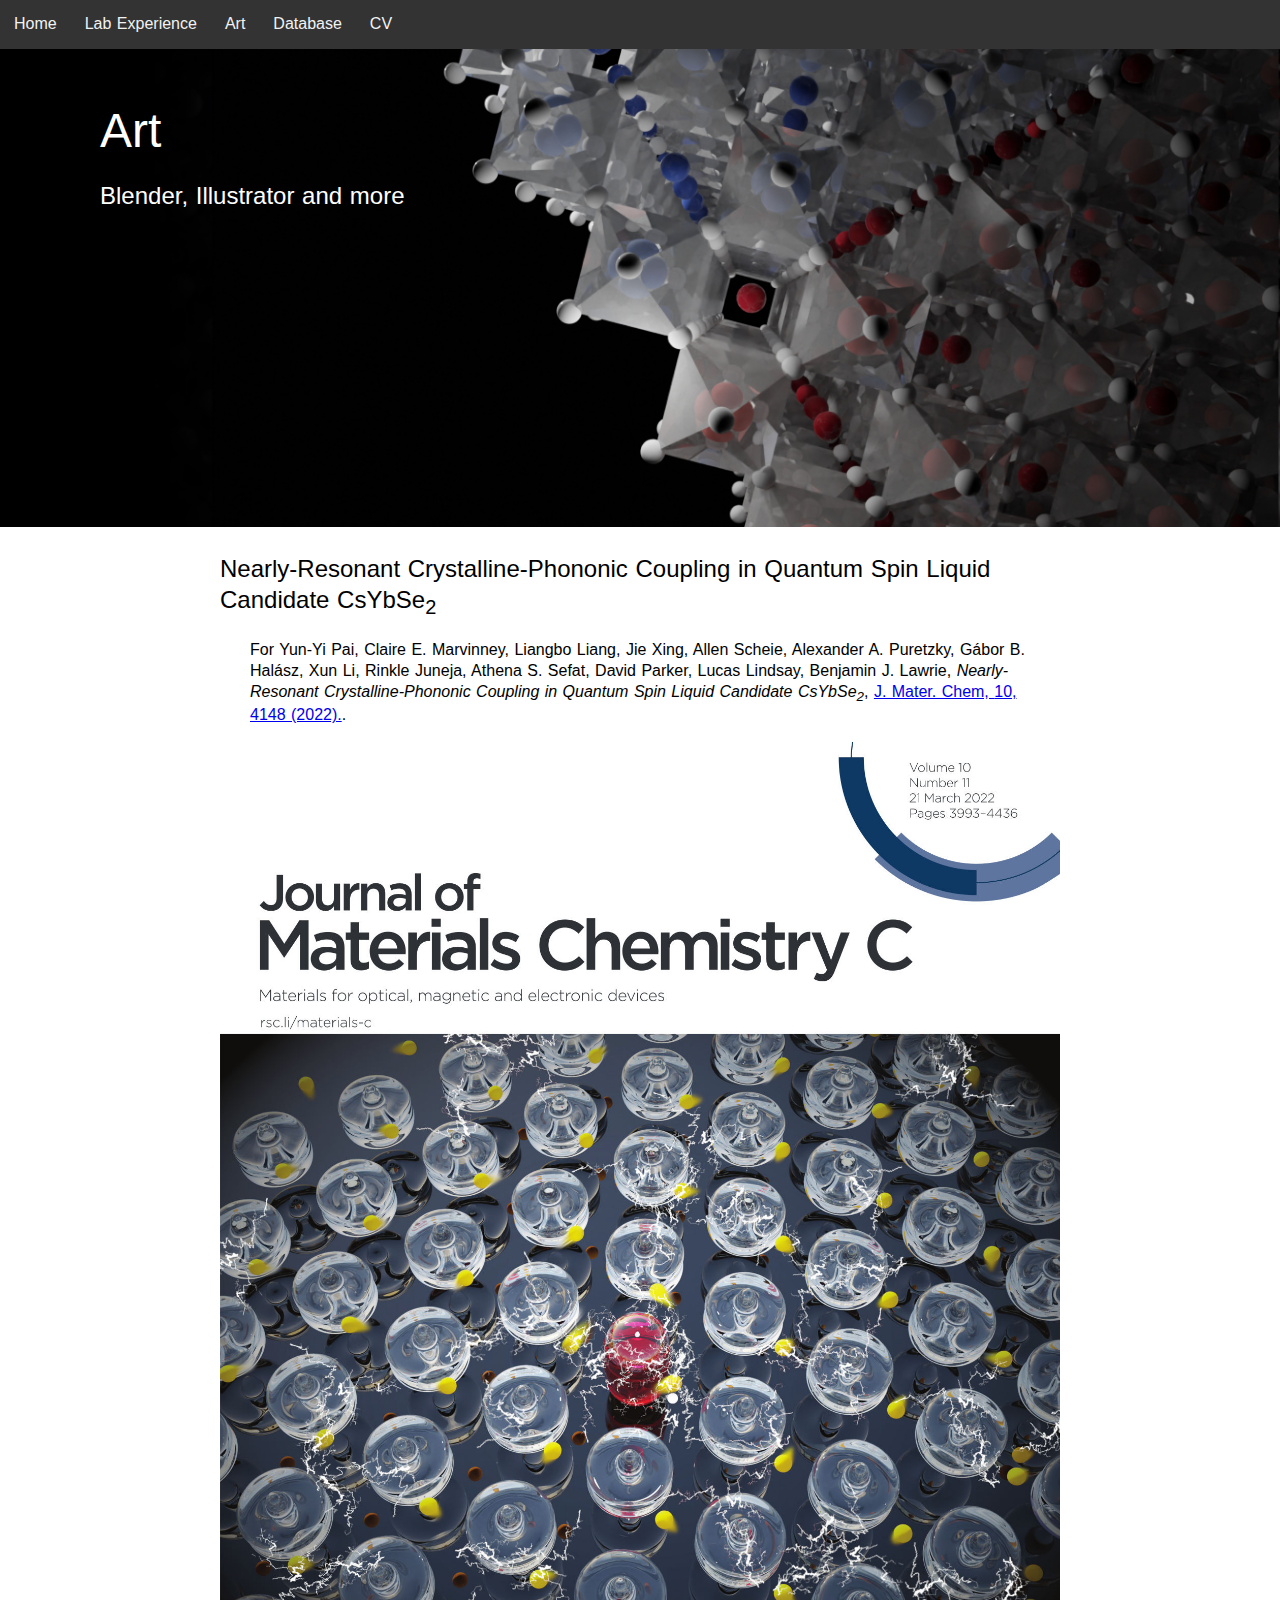
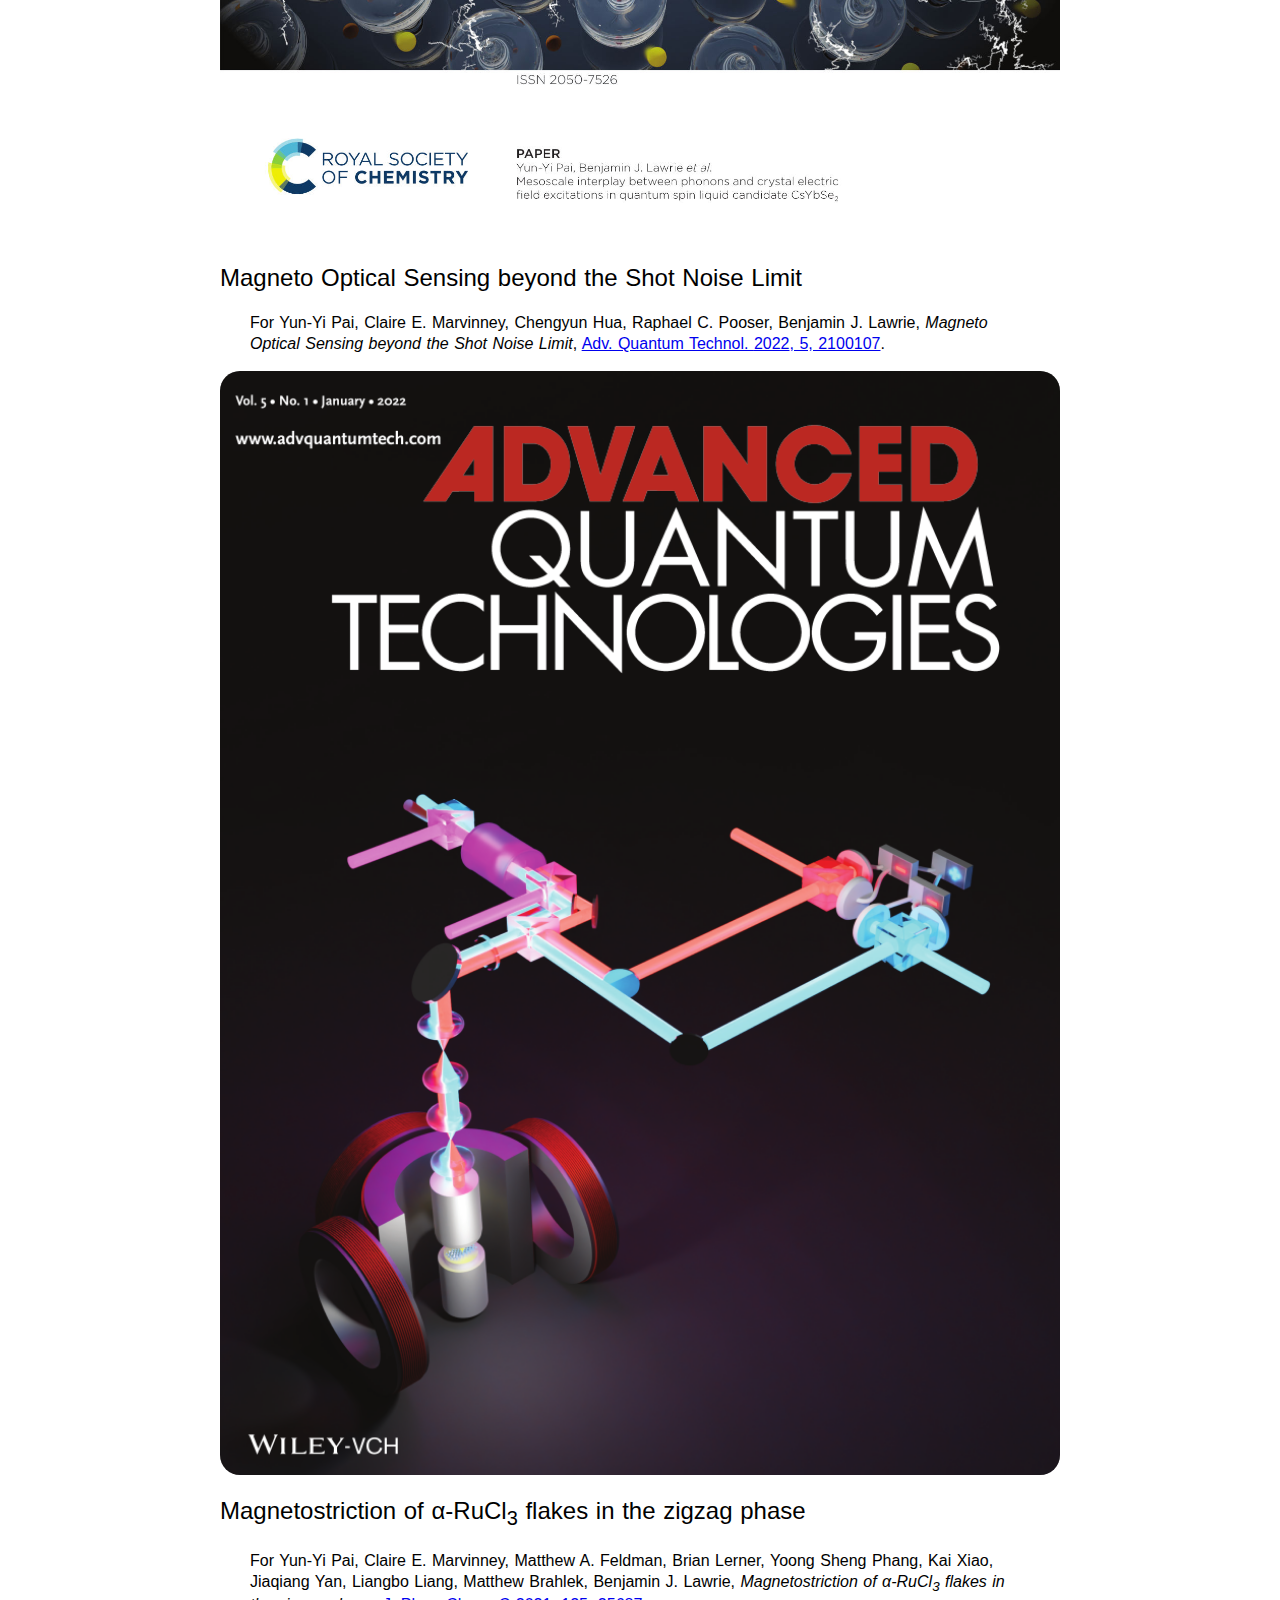
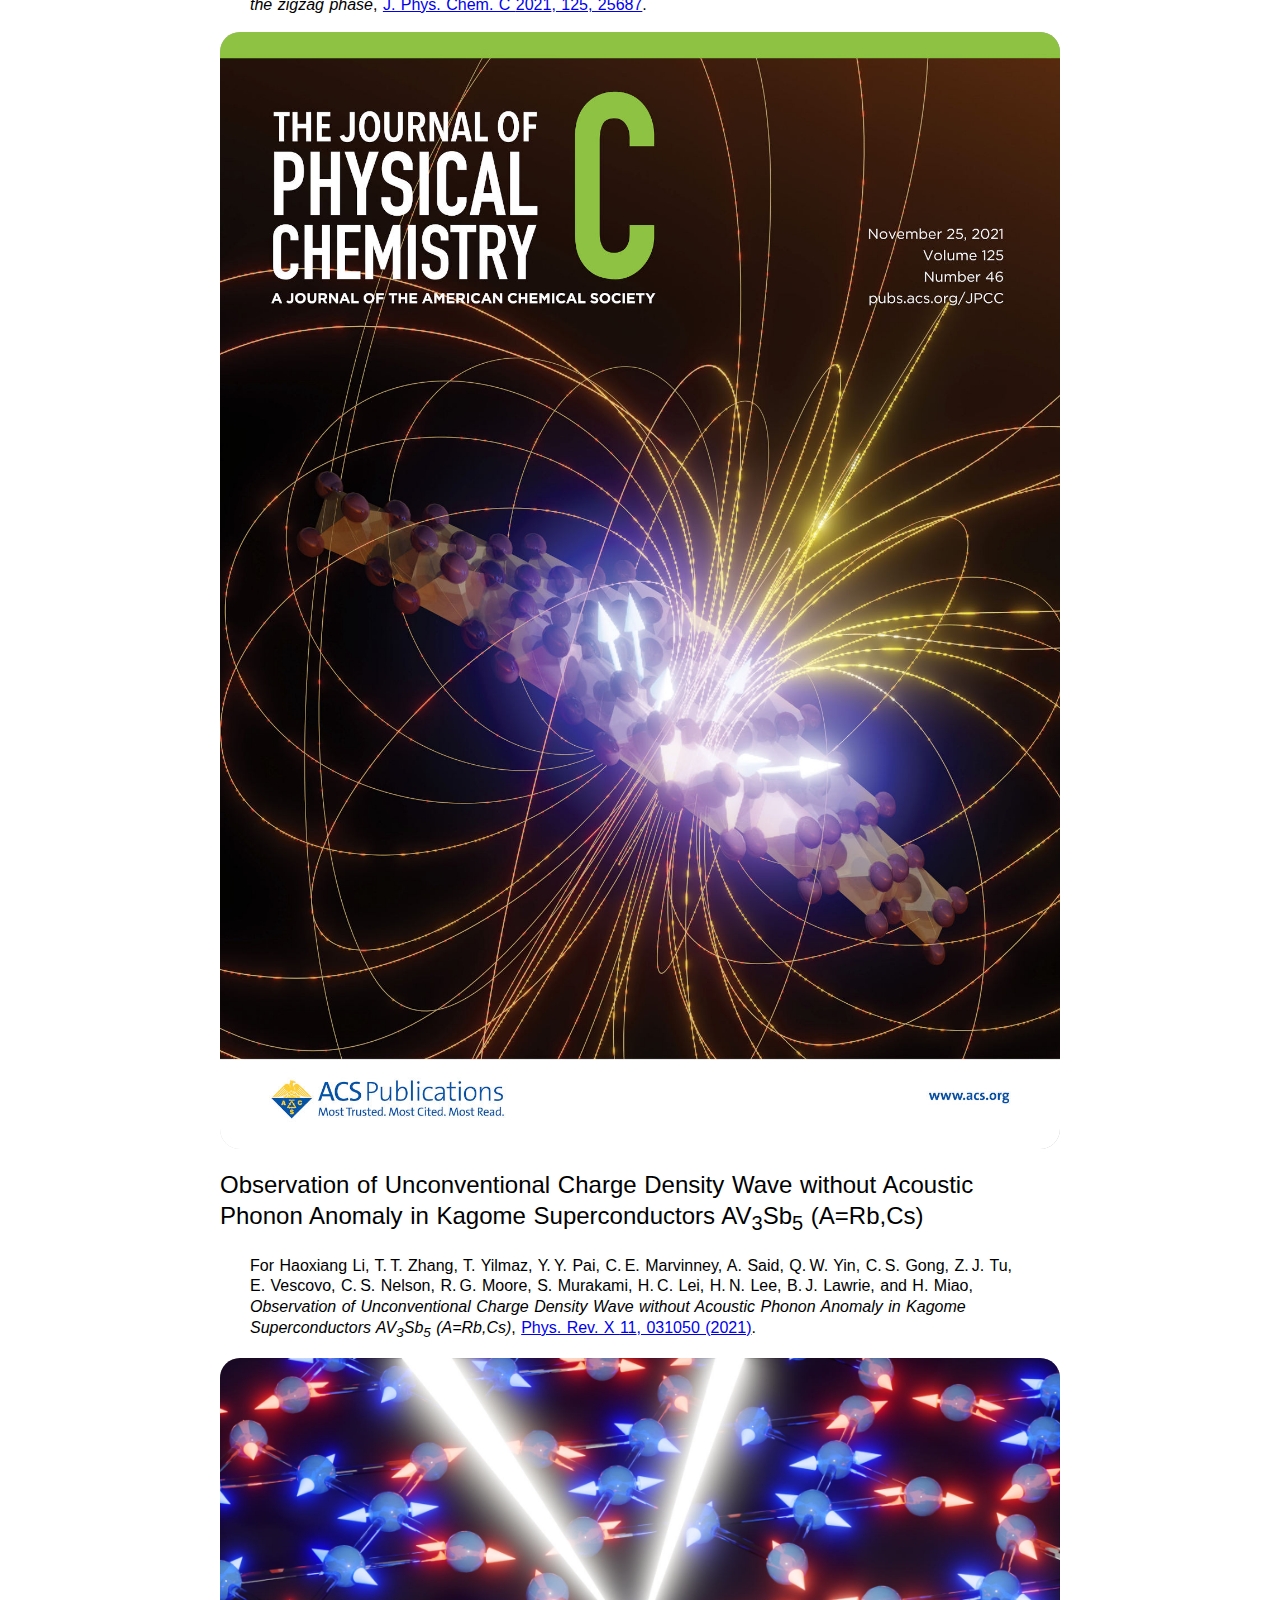
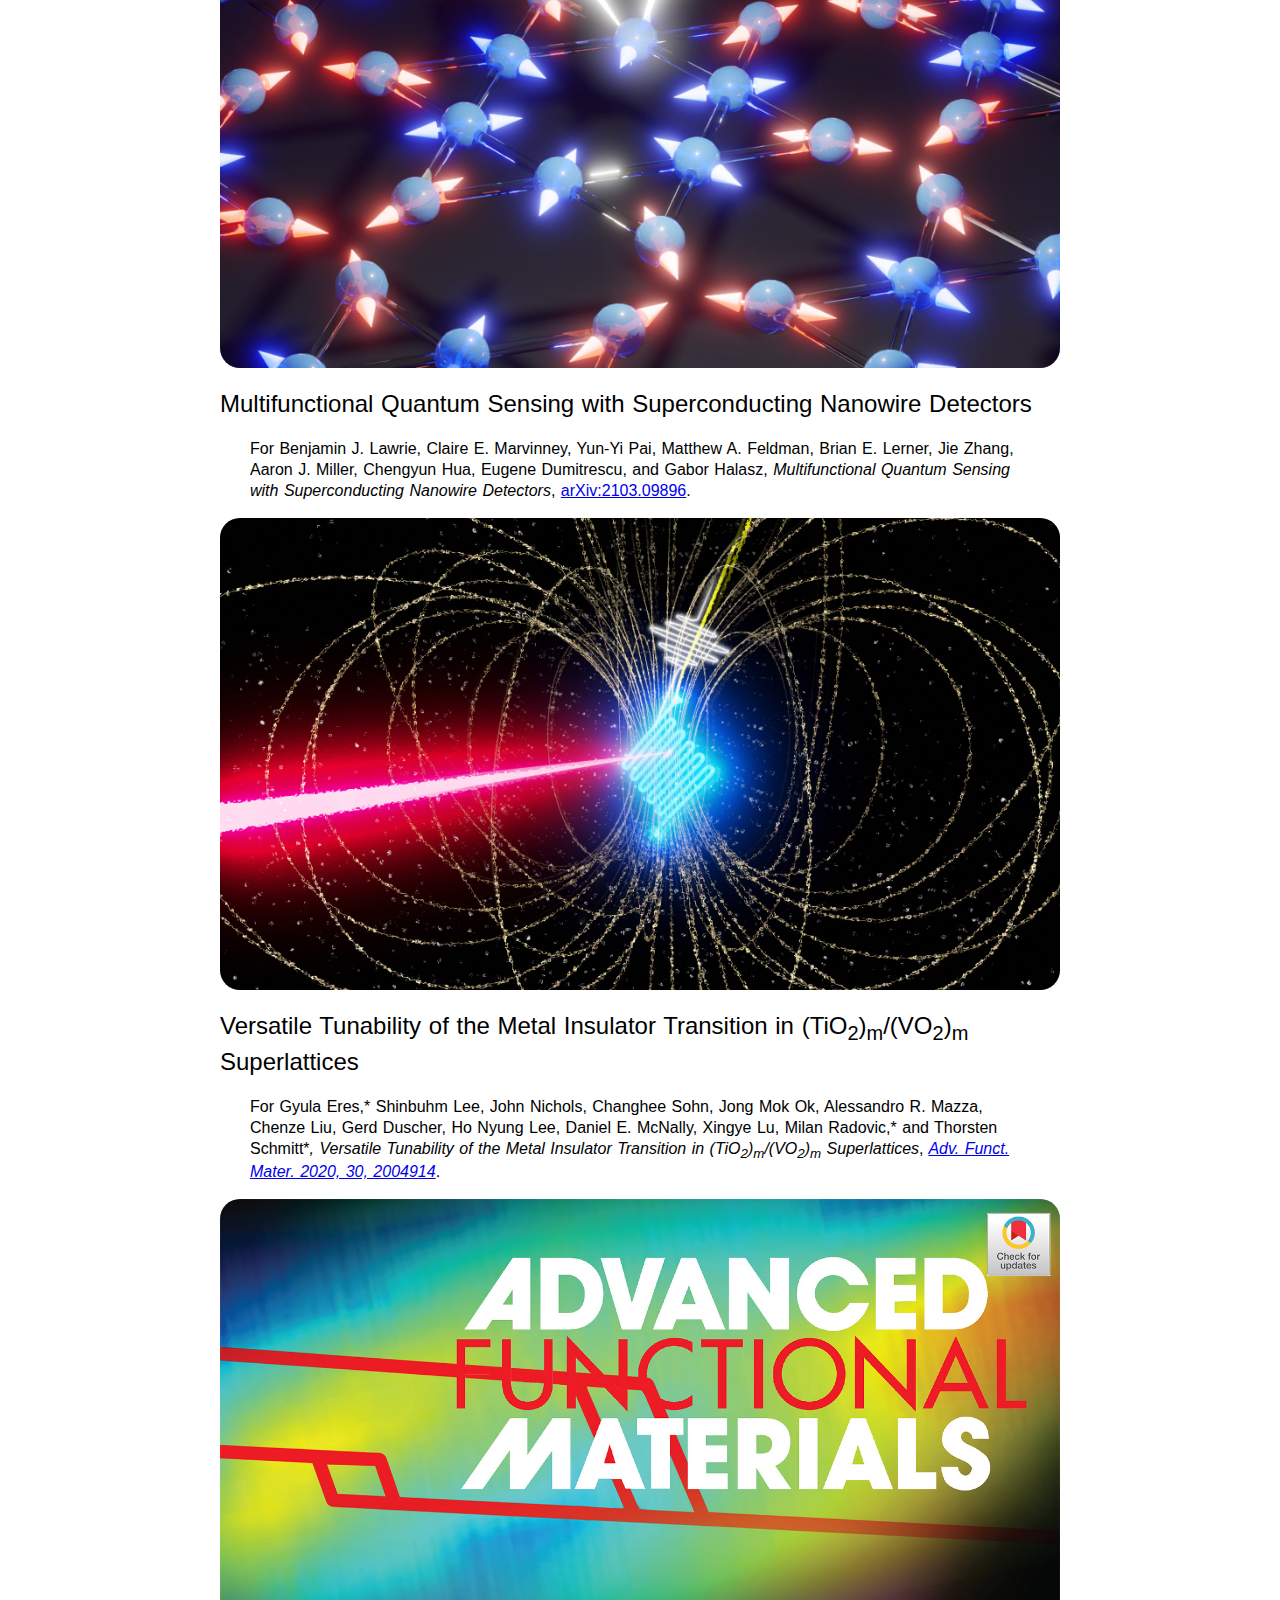
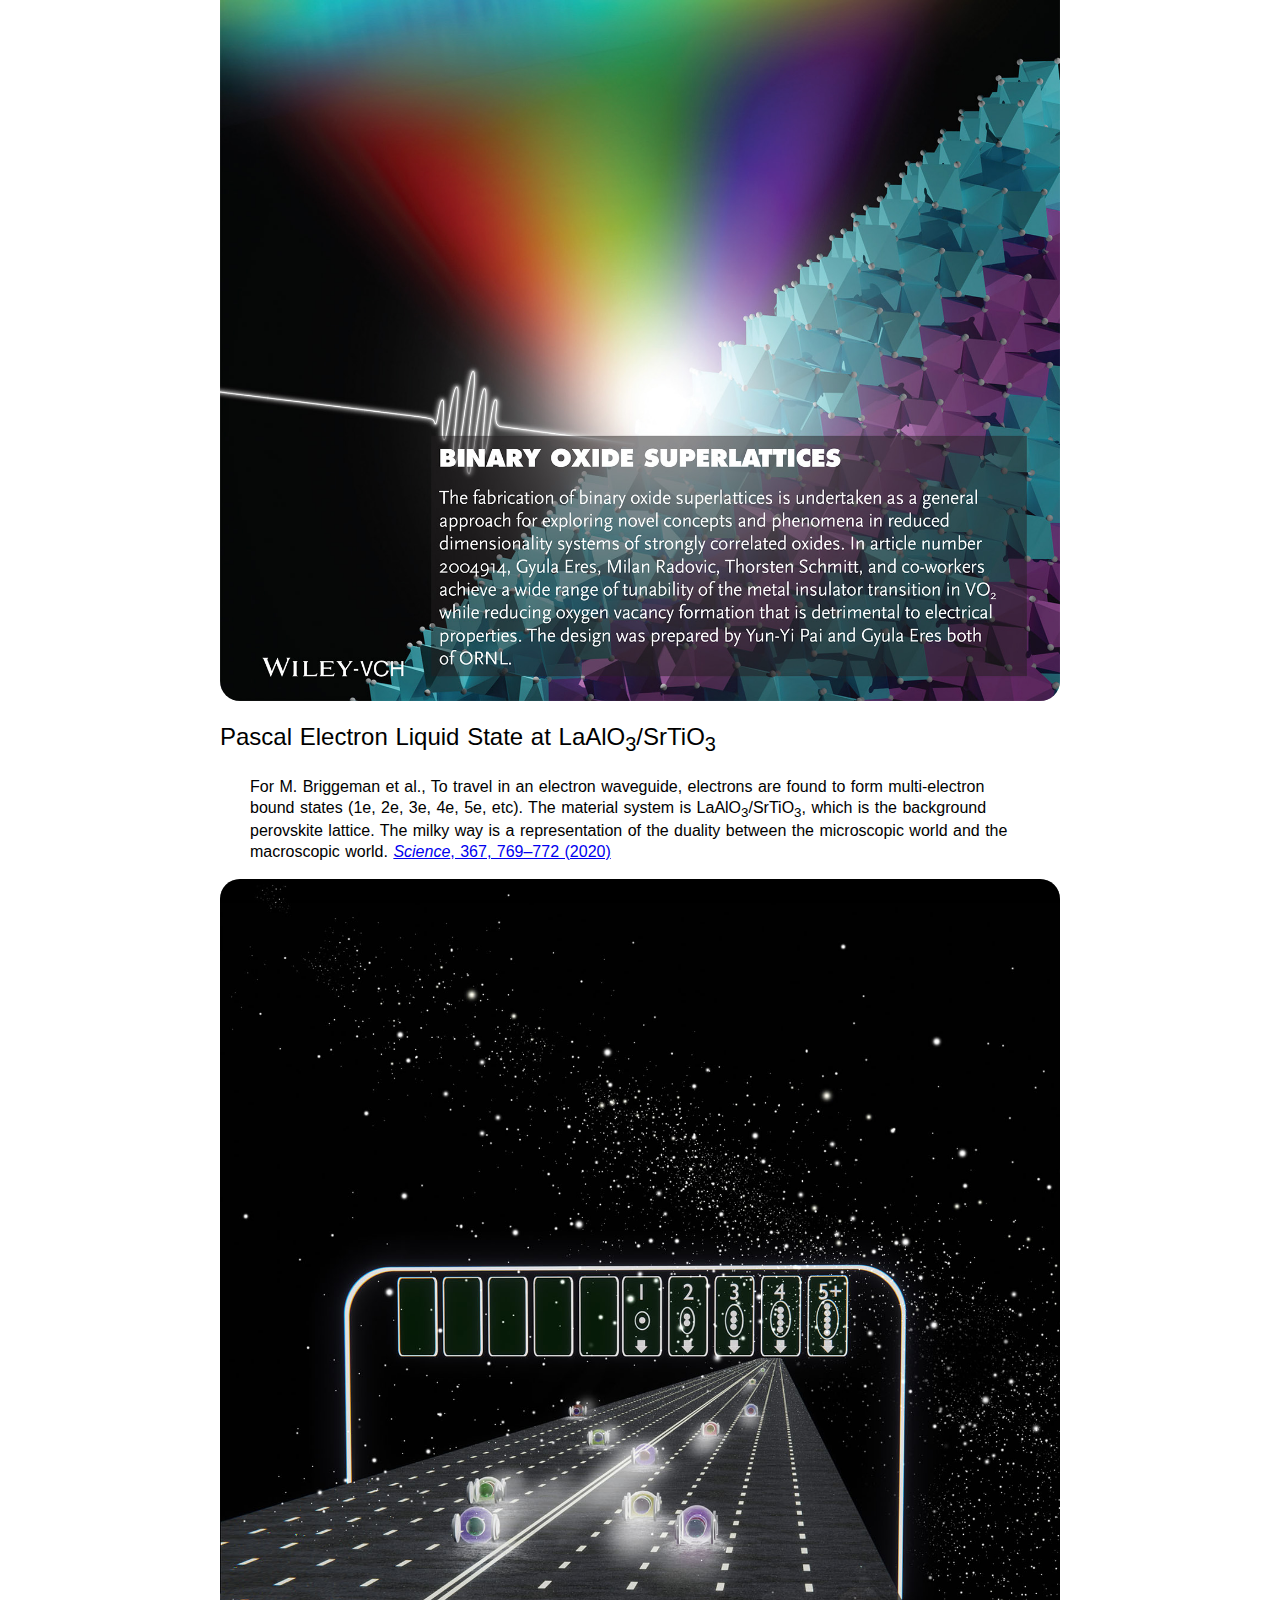
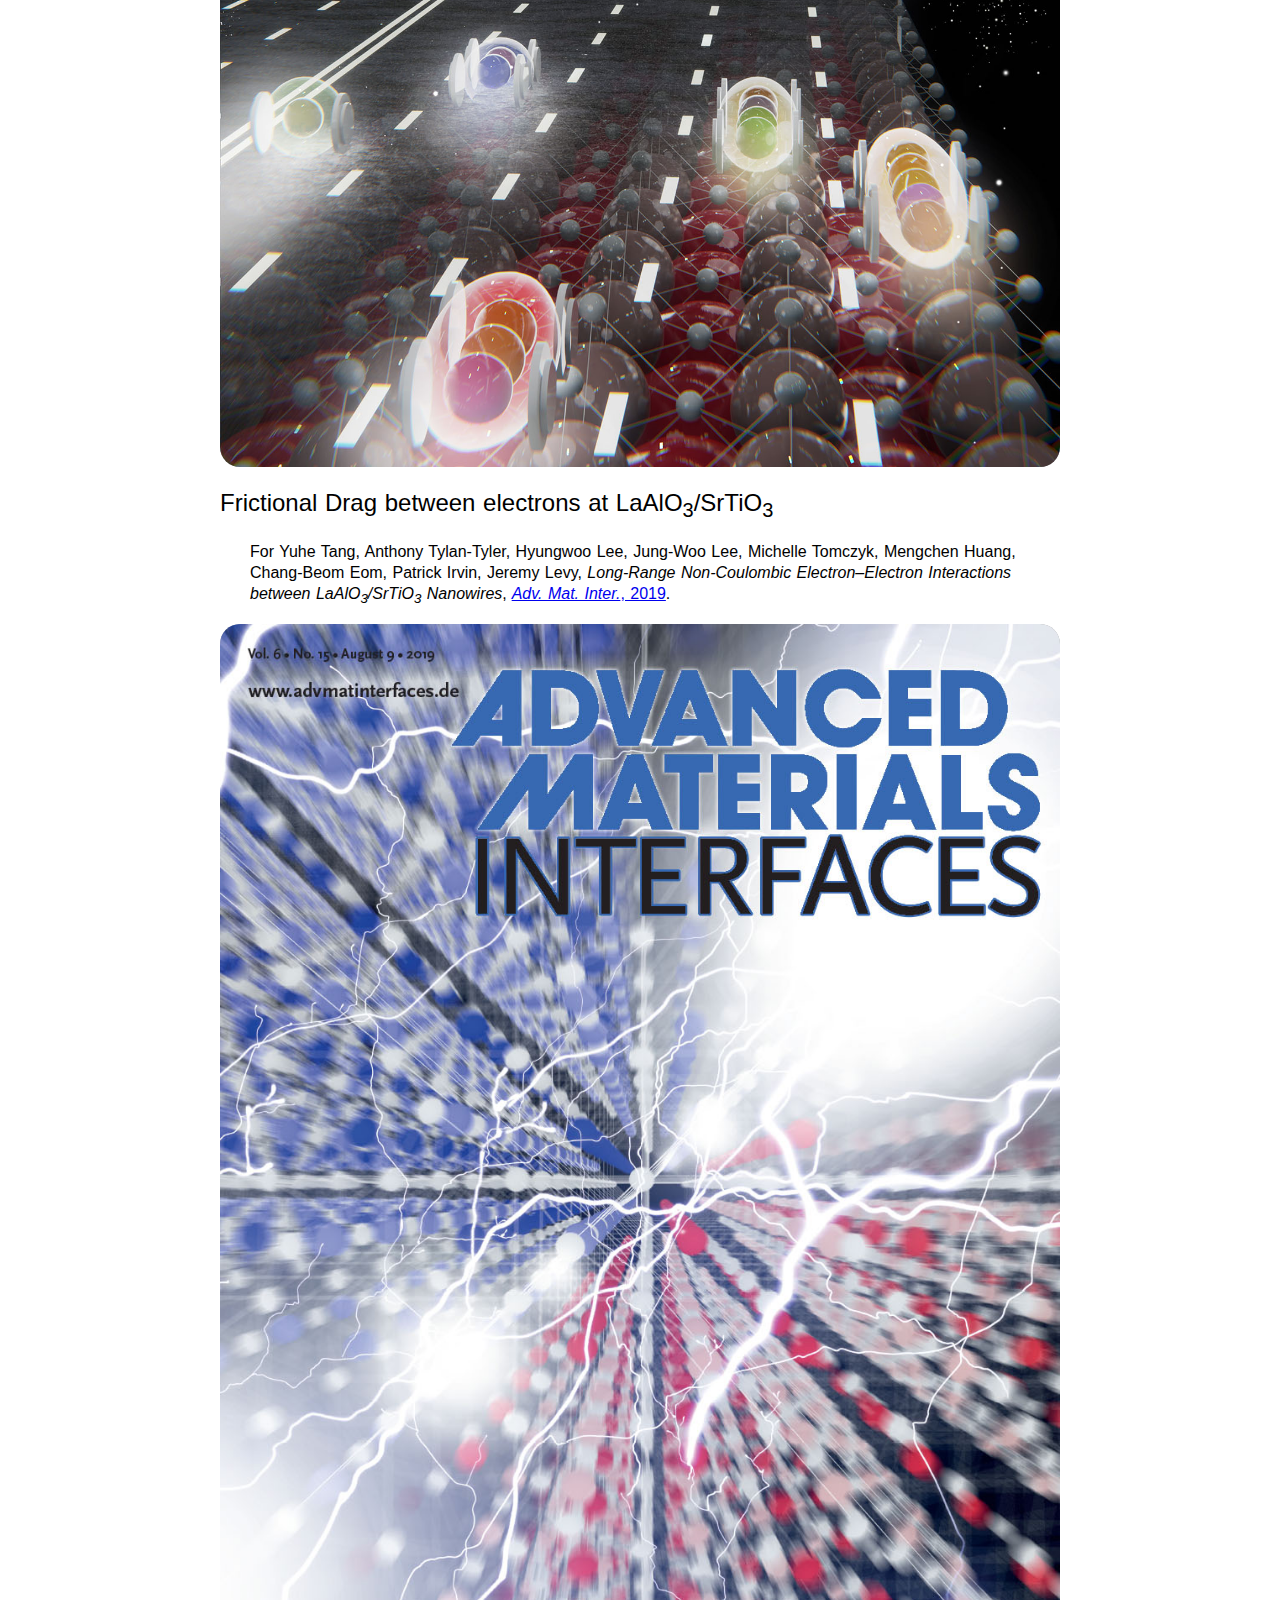
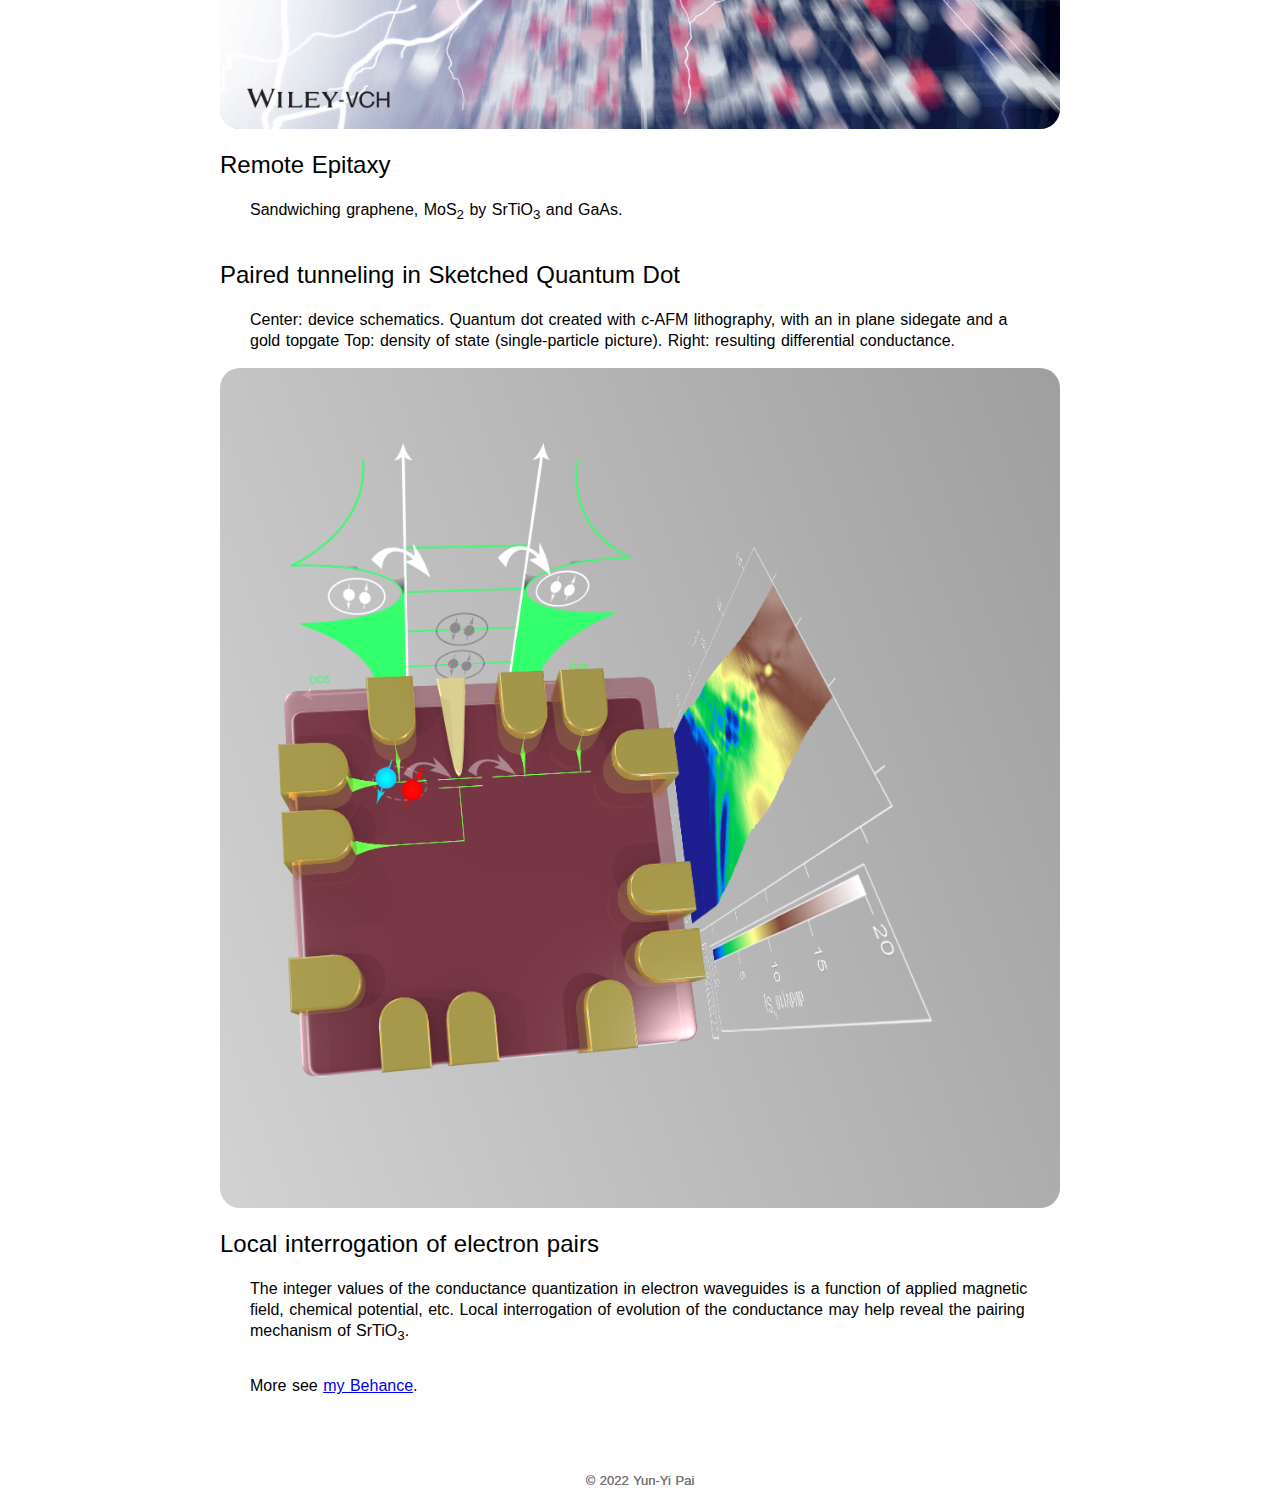
==== commit e022ce76: "Update art.html" ====
--- a/art.html
+++ b/art.html
@@ -27,7 +27,7 @@
 
   <article class="center">
     <h2 class="regular-h2">Nearly-Resonant Crystalline-Phononic Coupling in Quantum Spin Liquid Candidate CsYbSe<sub>2</sub></h2>
-  <p class="regular-p">For Yun-Yi Pai, Claire E. Marvinney, Liangbo Liang, Jie Xing, Allen Scheie, Alexander A. Puretzky, Gábor B. Halász, Xun Li, Rinkle Juneja, Athena S. Sefat, David Parker, Lucas Lindsay, Benjamin J. Lawrie, <em>Nearly-Resonant Crystalline-Phononic Coupling in Quantum Spin Liquid Candidate CsYbSe<sub>2</sub></em>, <a href="https://doi.org/10.1039/D1TC05934C" target="new">J. Mater. Chem, <strong>2022</strong>, DOI: 10.1039/D1TC05934C</a></em>.</p>
+  <p class="regular-p">For Yun-Yi Pai, Claire E. Marvinney, Liangbo Liang, Jie Xing, Allen Scheie, Alexander A. Puretzky, Gábor B. Halász, Xun Li, Rinkle Juneja, Athena S. Sefat, David Parker, Lucas Lindsay, Benjamin J. Lawrie, <em>Nearly-Resonant Crystalline-Phononic Coupling in Quantum Spin Liquid Candidate CsYbSe<sub>2</sub></em>, <a href="https://doi.org/10.1039/D1TC05934C" target="new">J. Mater. Chem, <strong>10</strong>, 4148 (2022).</a></em>.</p>
   </article>
   <img src="images/art_CsYbSe2.jpg" alt="" class="center artwork">
 
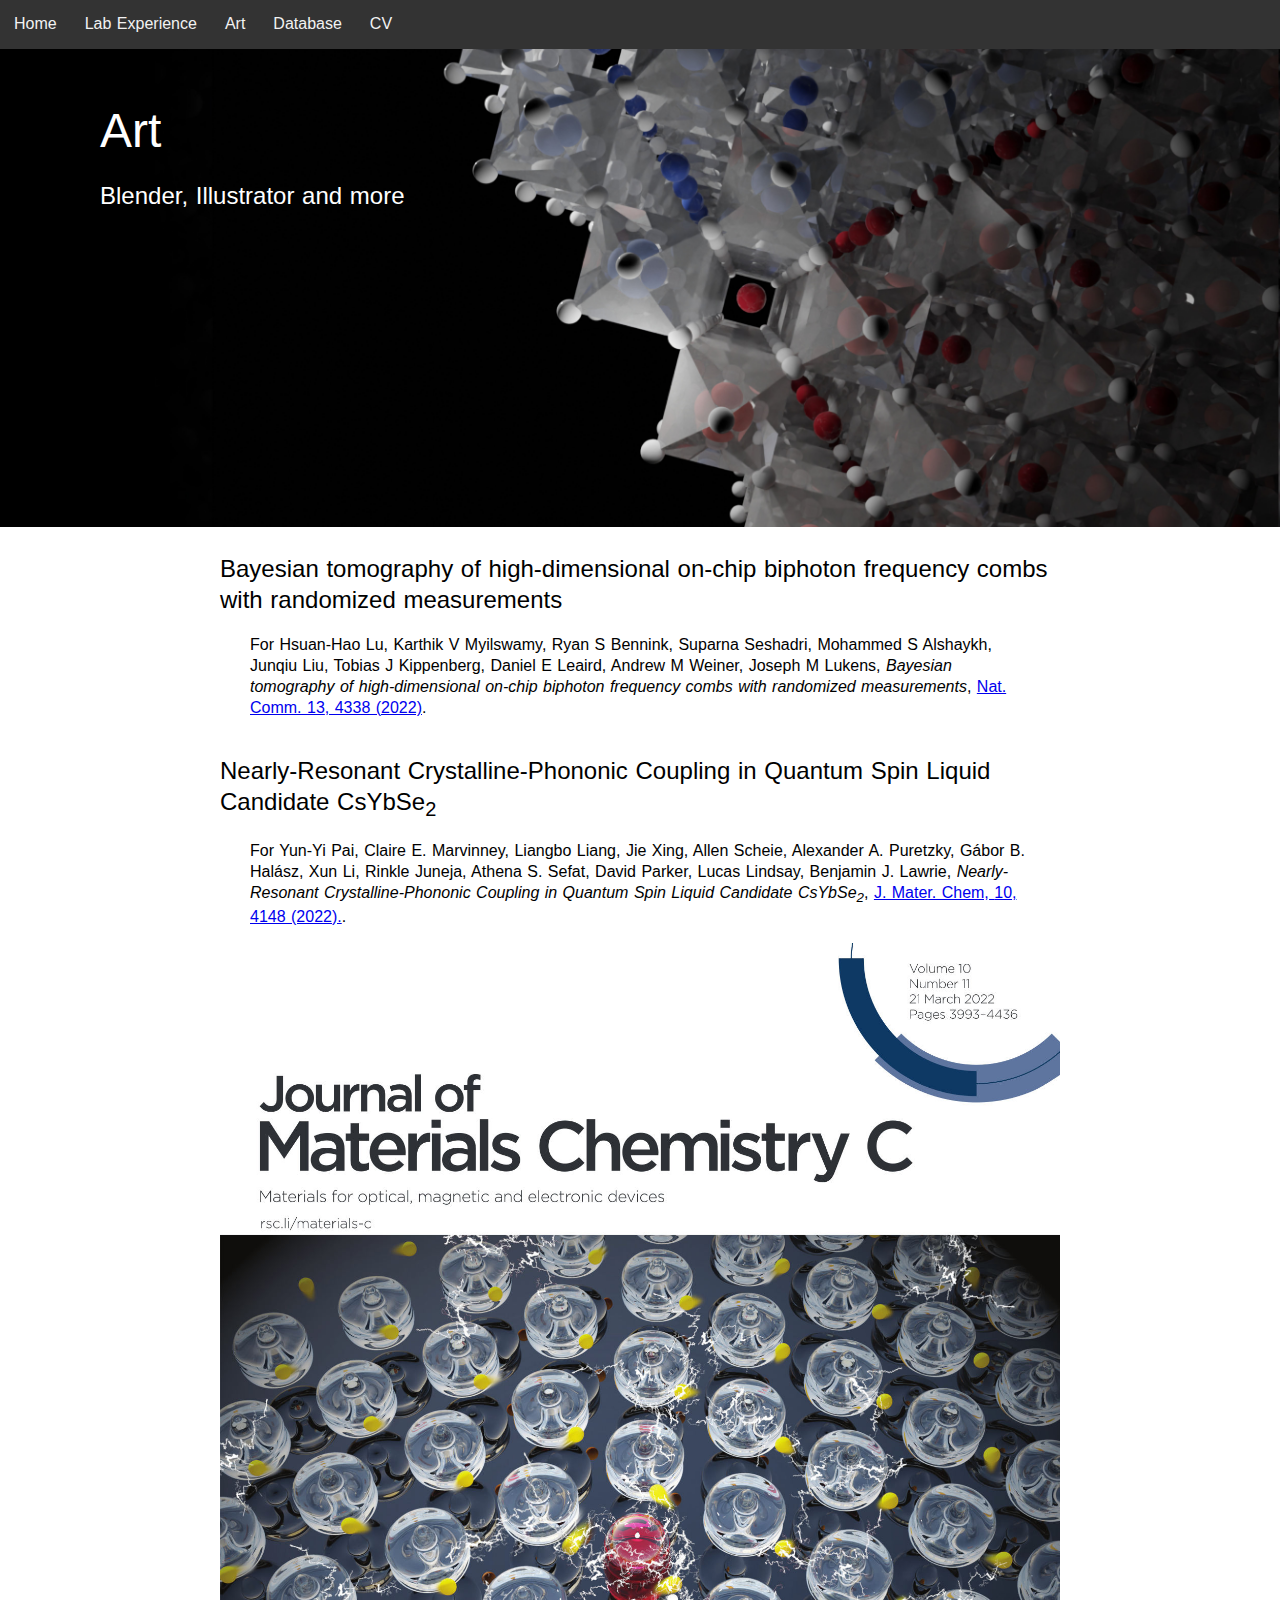
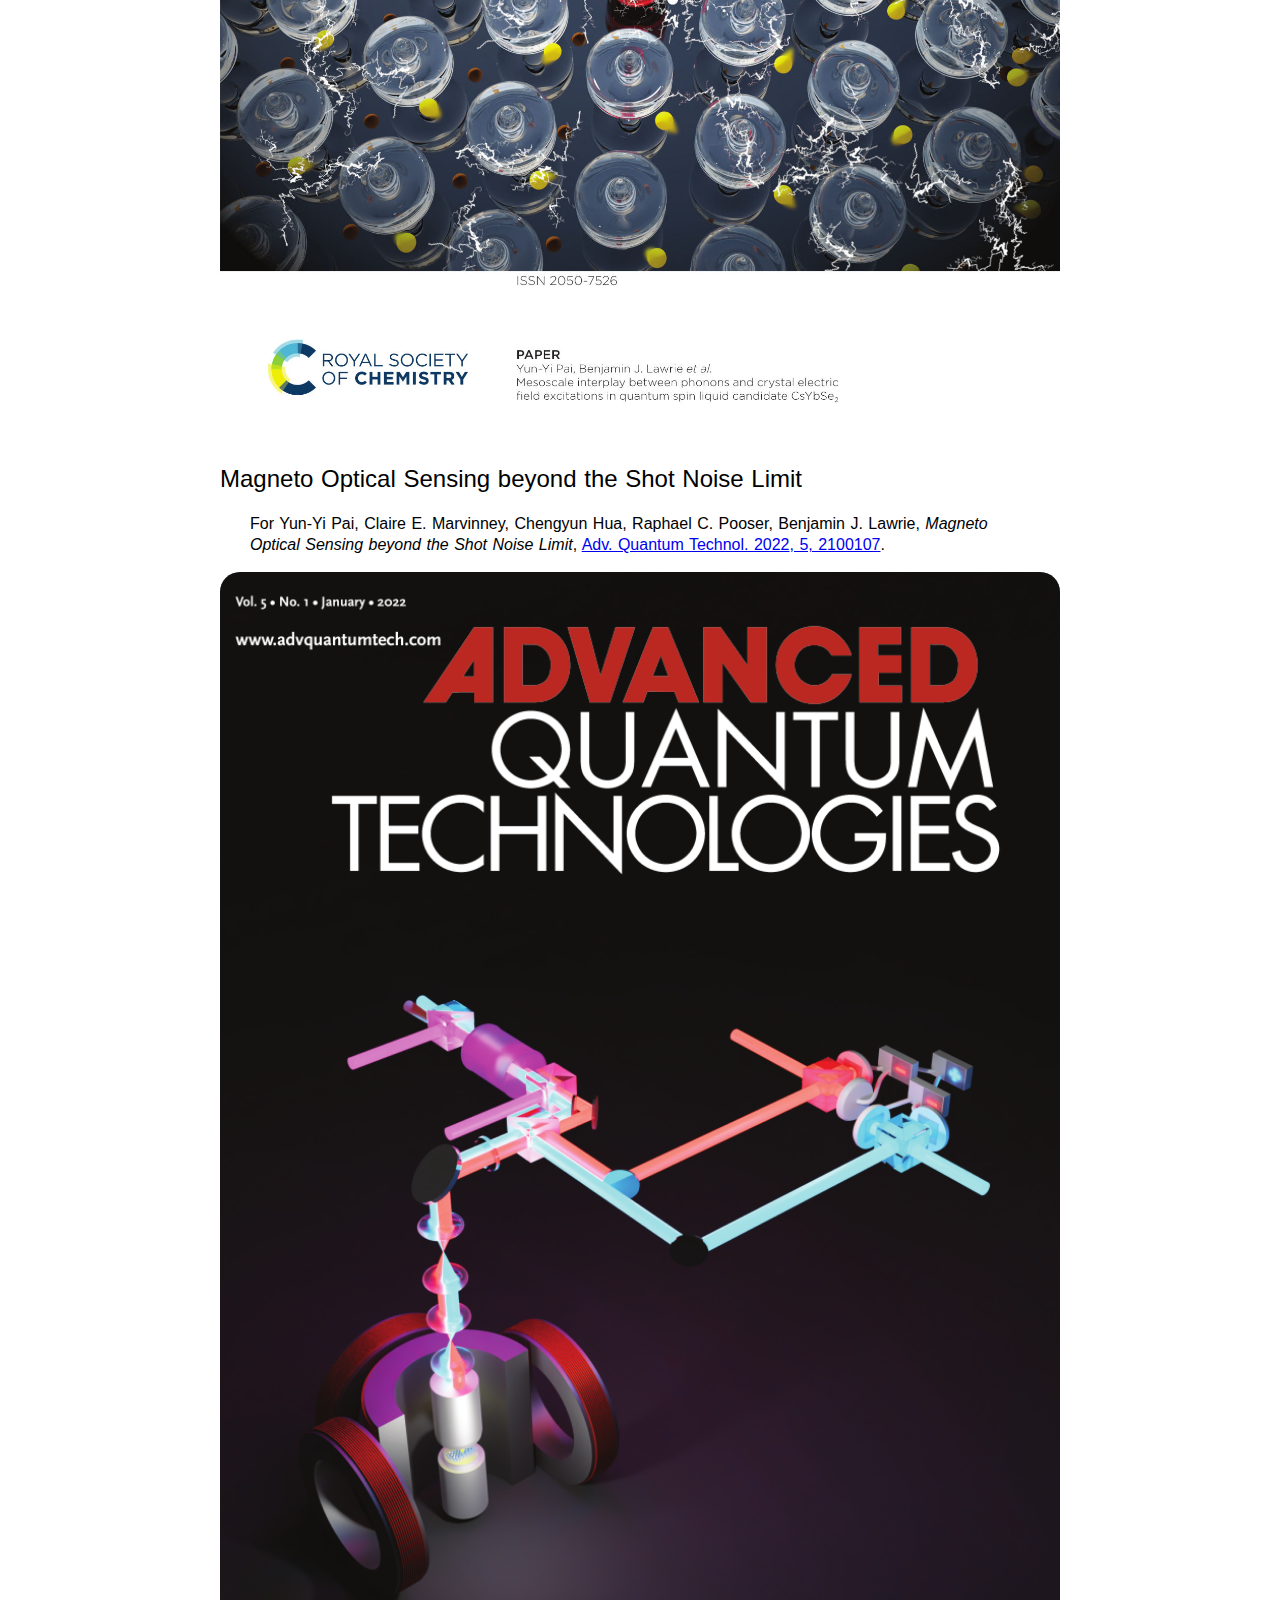
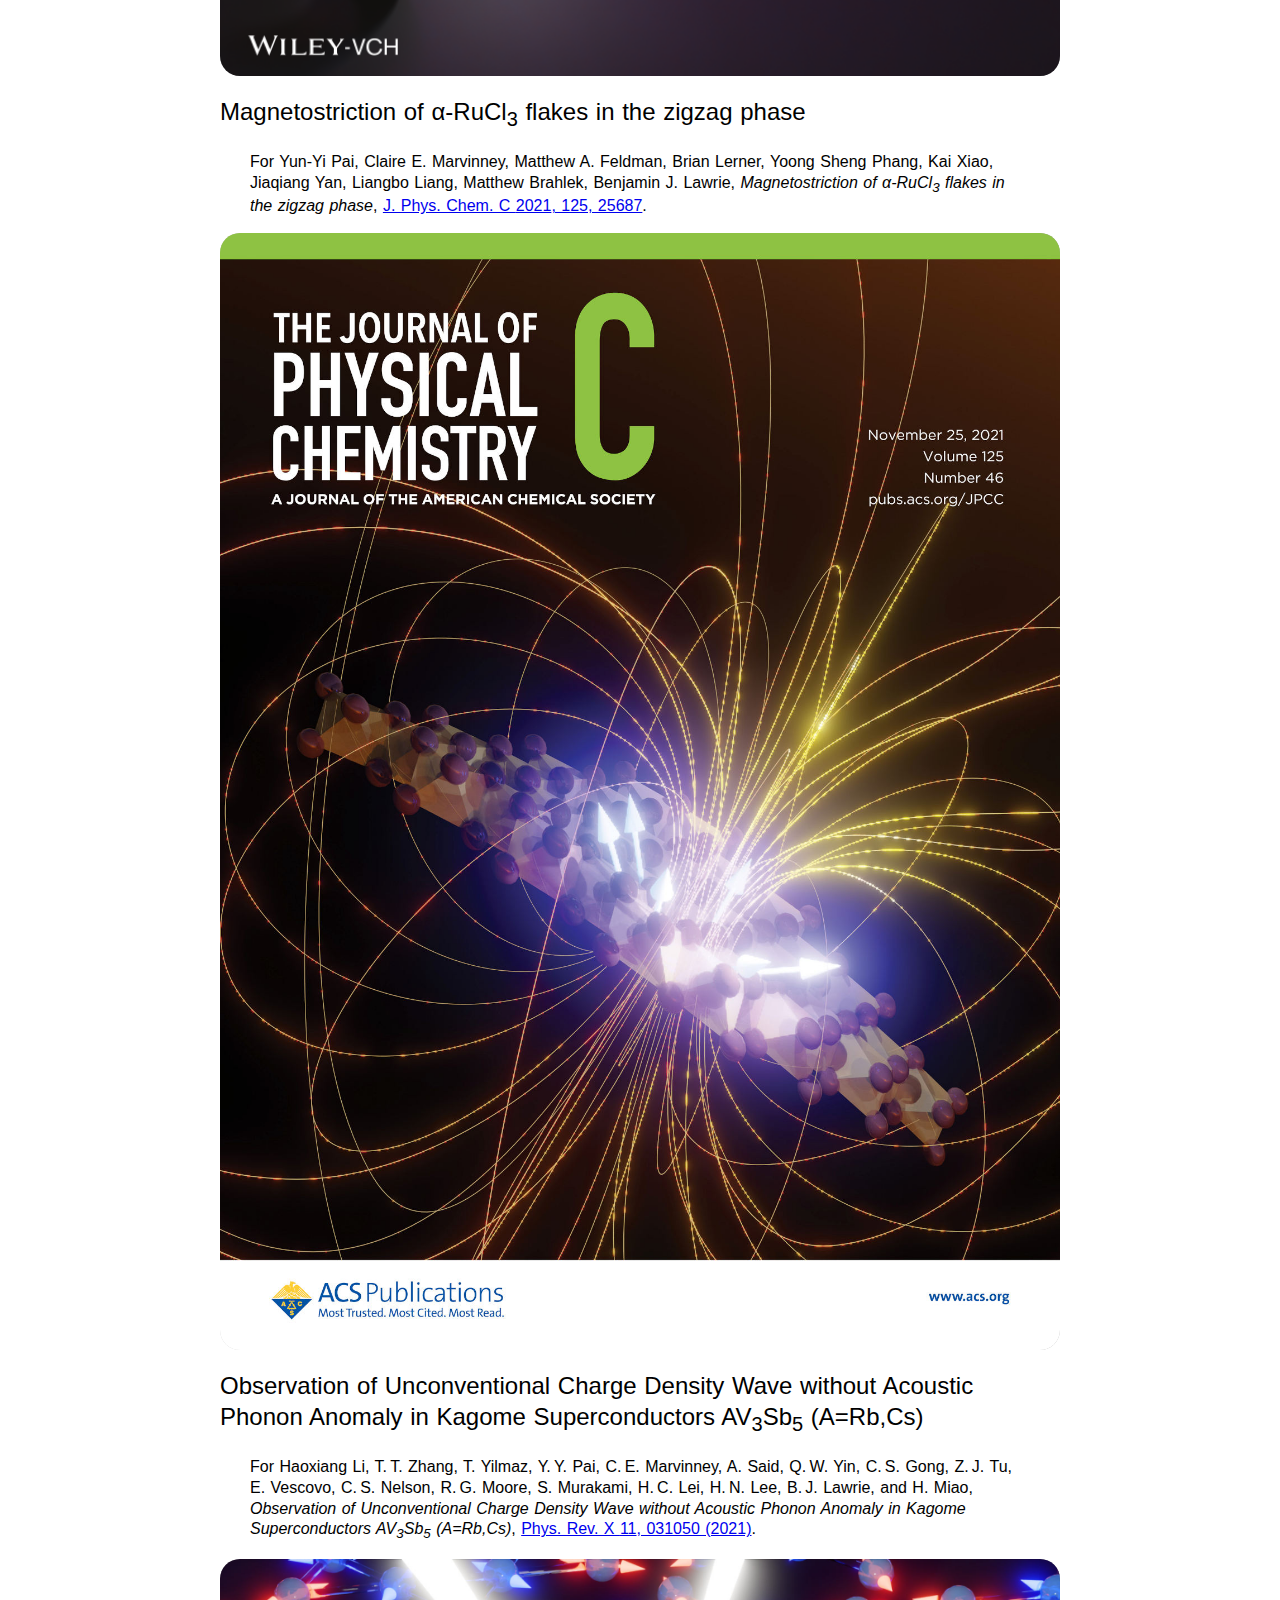
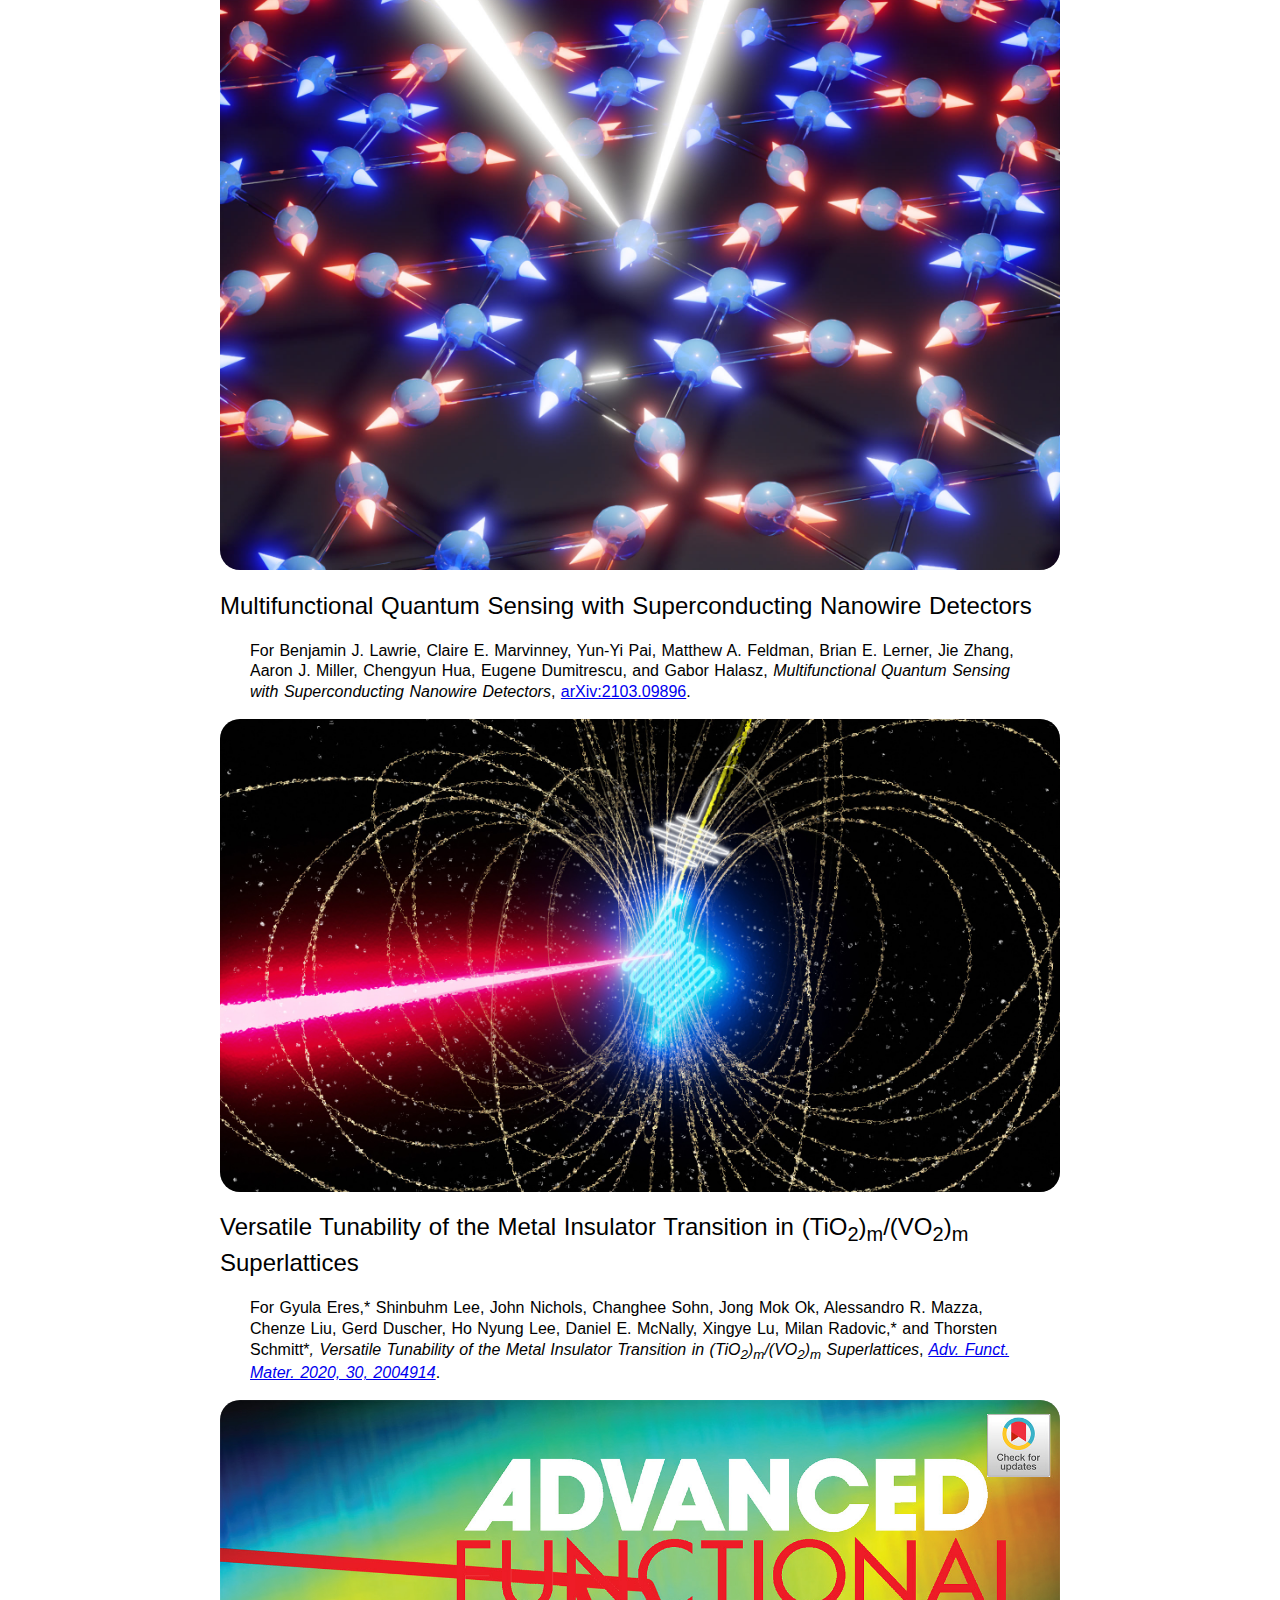
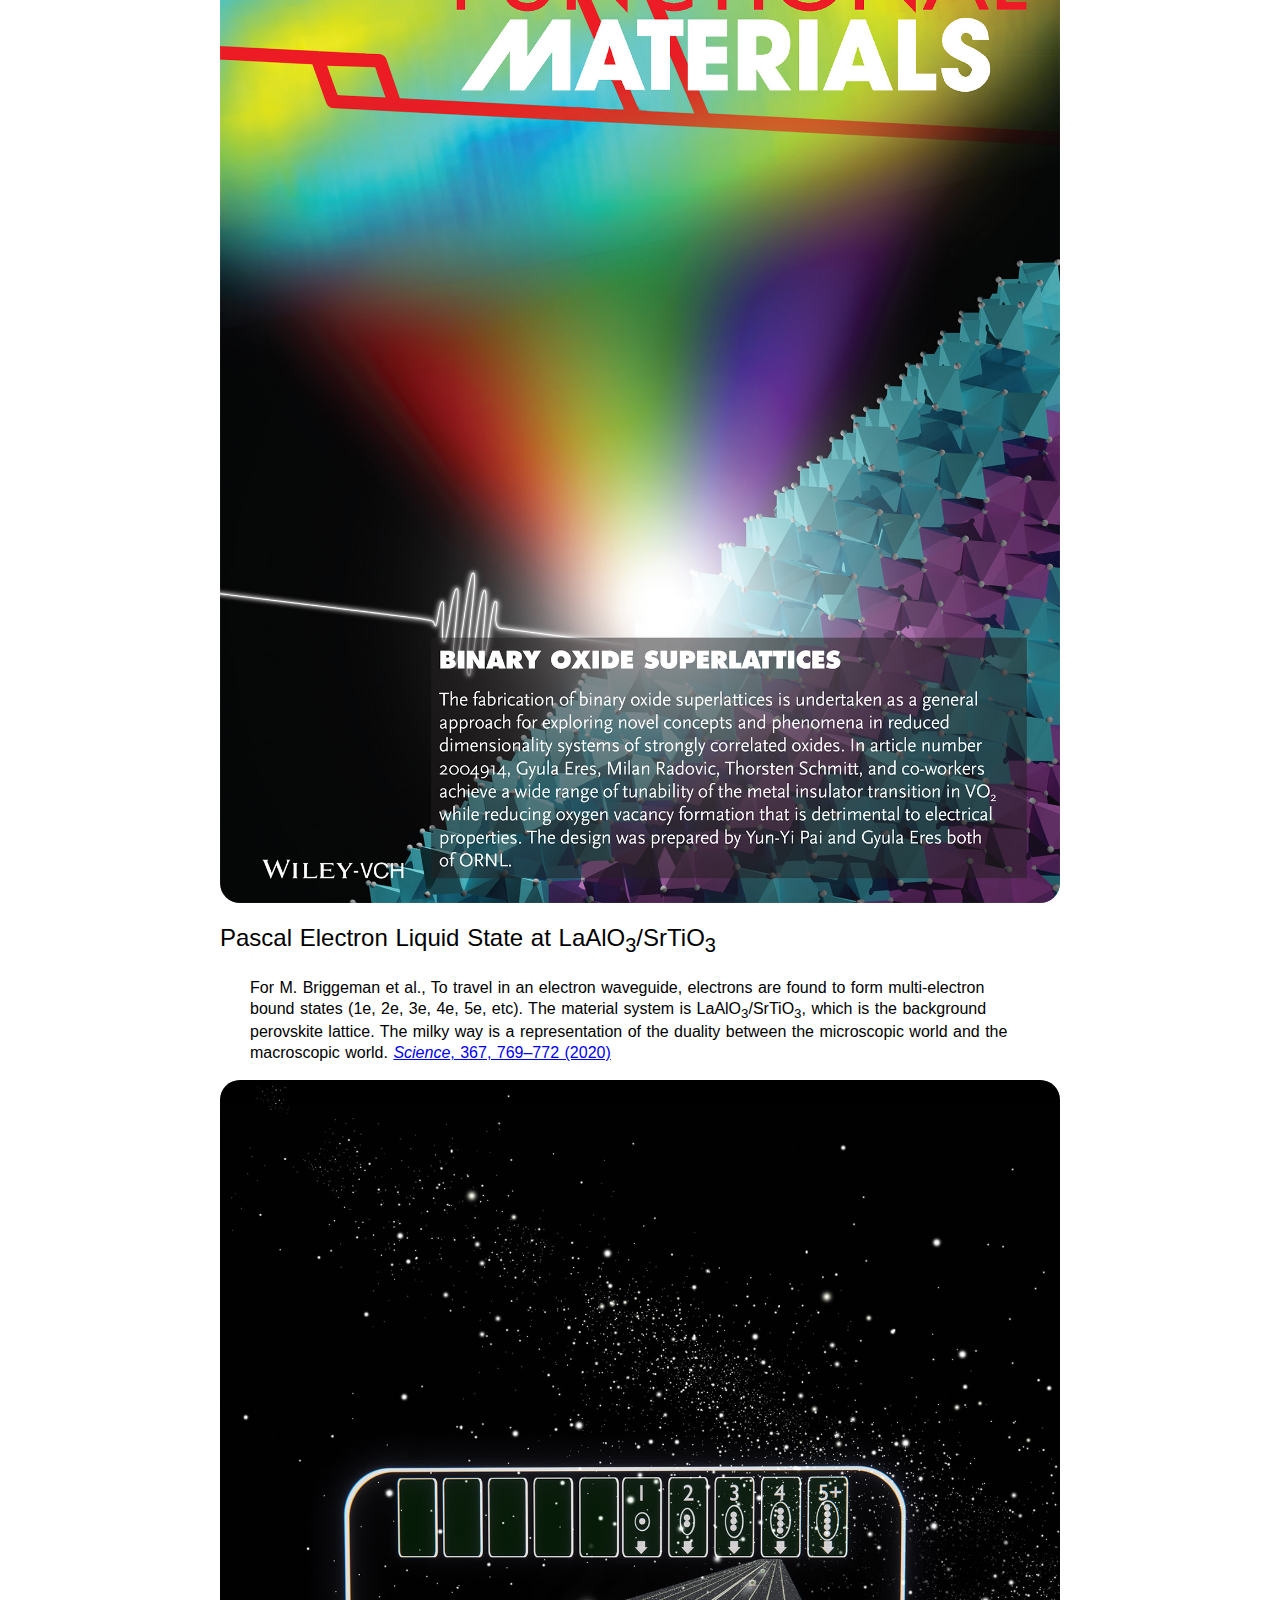
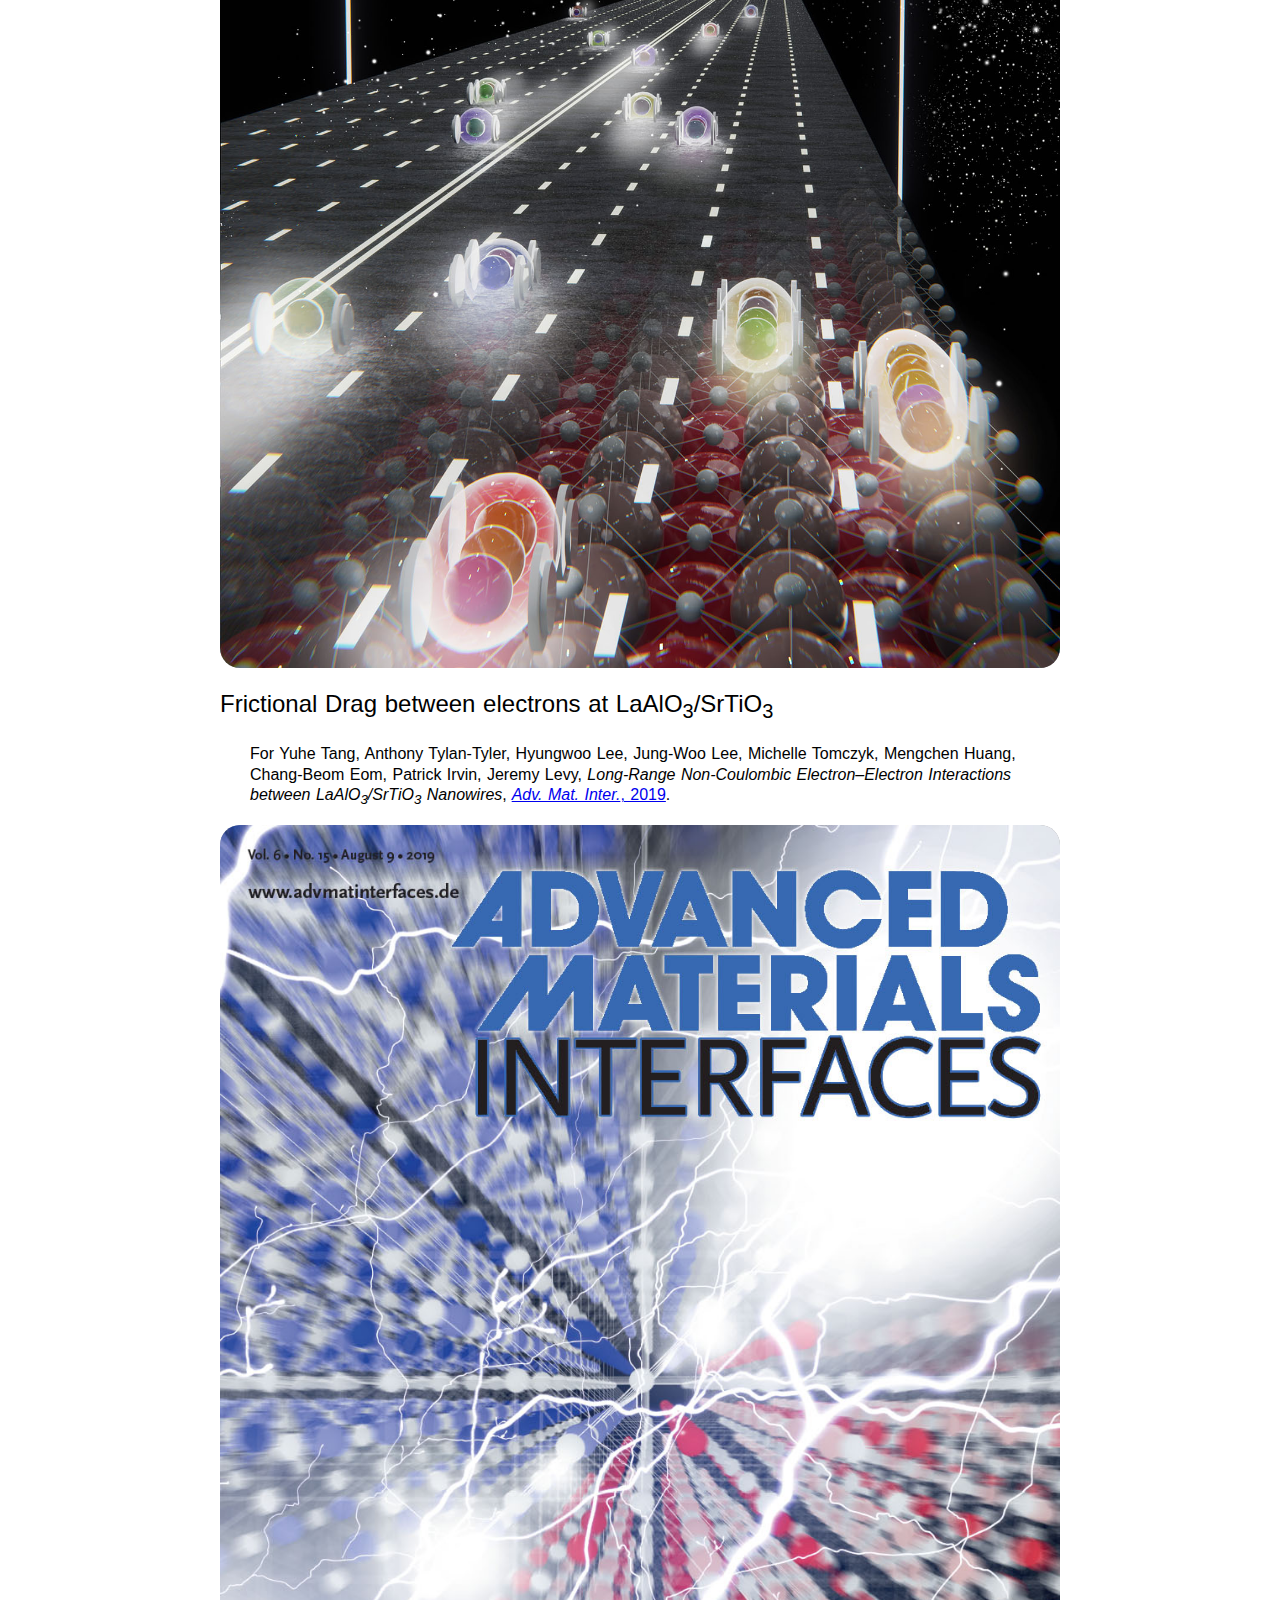
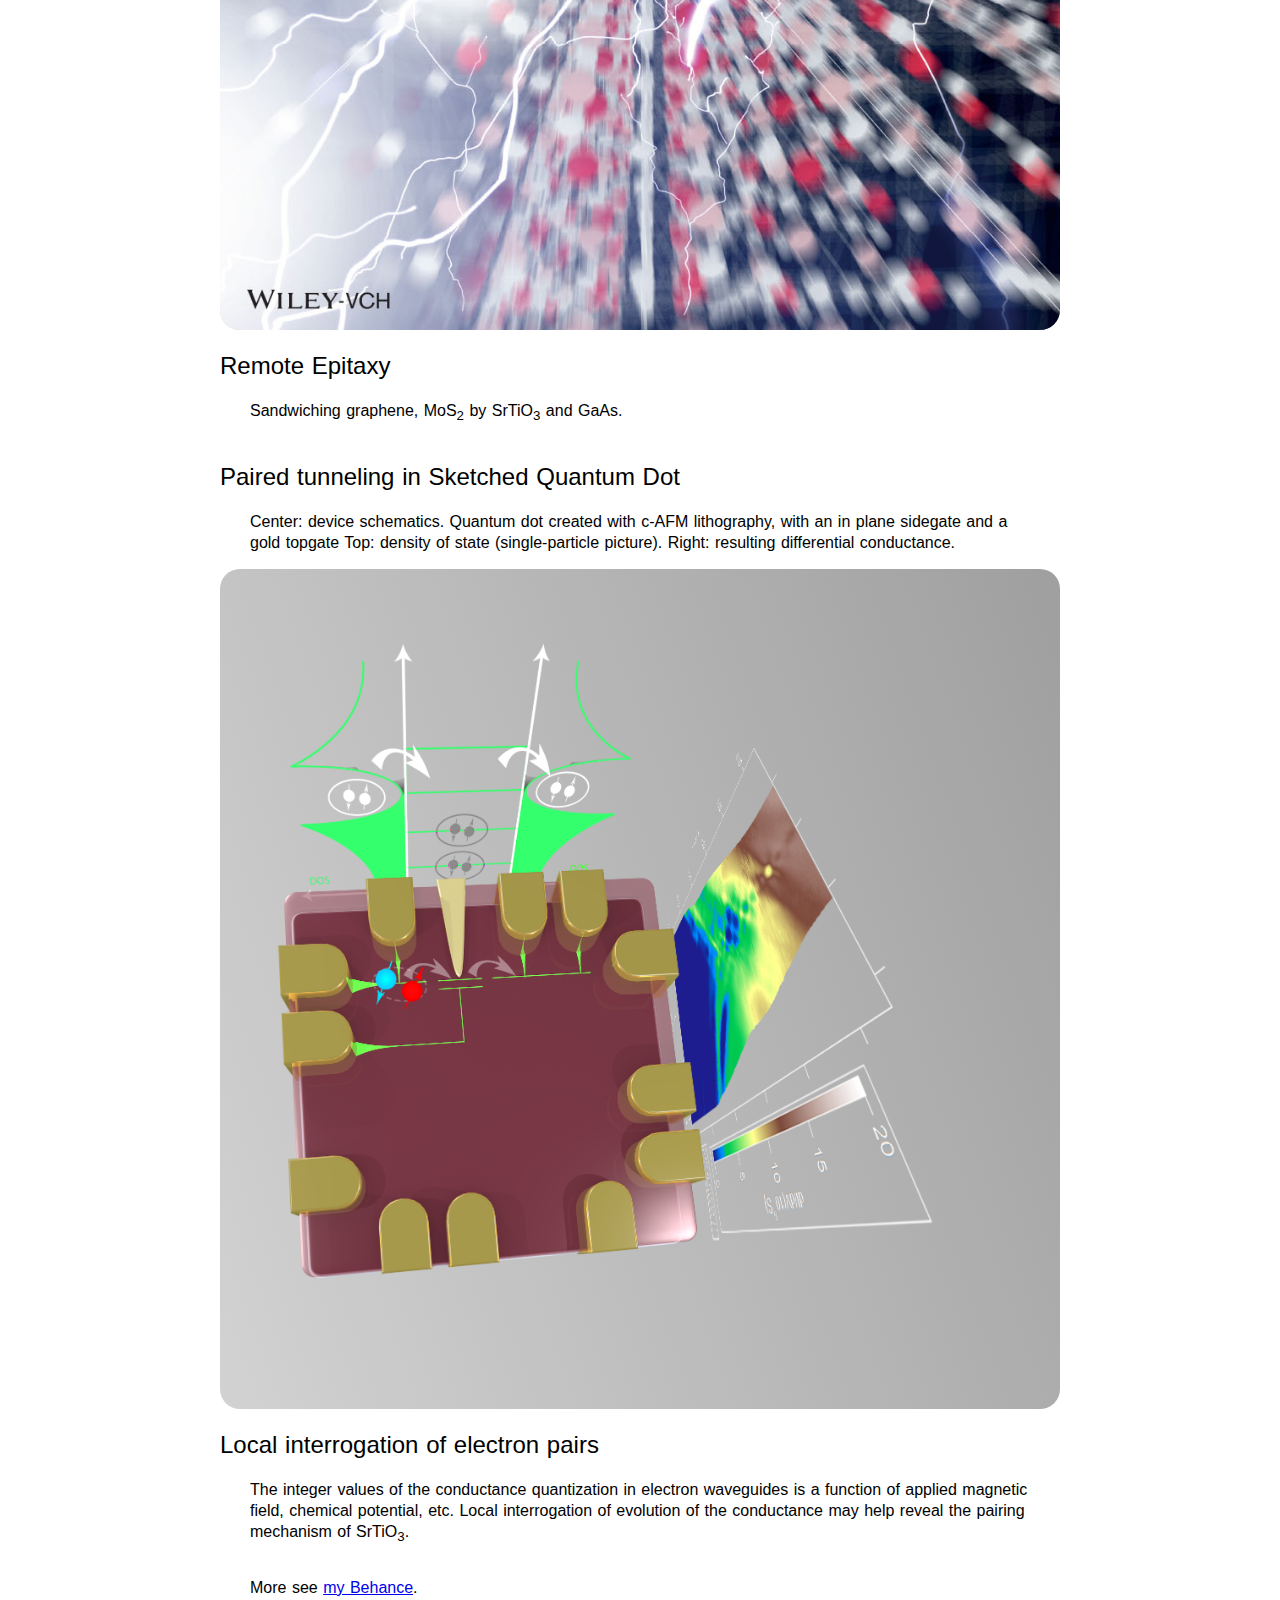
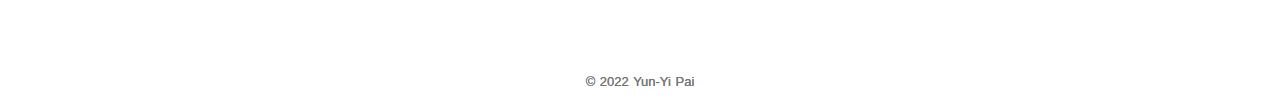
==== commit beffae70: "Add files via upload" ====
--- a/art.html
+++ b/art.html
@@ -24,6 +24,27 @@
    <h2 id="title-text-alt">Blender, Illustrator and more</h2>
 </div>
 <div class="awe_container">
+
+
+
+
+
+
+  <article class="center">
+    <h2 class="regular-h2">Bayesian tomography of high-dimensional on-chip biphoton frequency combs with randomized measurements</h2>
+  <p class="regular-p">For Hsuan-Hao Lu, Karthik V Myilswamy, Ryan S Bennink, Suparna Seshadri, Mohammed S Alshaykh, Junqiu Liu, Tobias J Kippenberg, Daniel E Leaird, Andrew M Weiner, Joseph M Lukens, <em>Bayesian tomography of high-dimensional on-chip biphoton frequency combs with randomized measurements</em>, <a href="https://www.nature.com/articles/s41467-022-31639-z" target="new">Nat. Comm. <strong>13</strong>, 4338 (2022)</a></em>.</p>
+  </article>
+  <img src="images/art_bayesian_nat_comm.jpg" alt="" class="center artwork">
+
+
+
+
+
+
+
+
+
+
 
   <article class="center">
     <h2 class="regular-h2">Nearly-Resonant Crystalline-Phononic Coupling in Quantum Spin Liquid Candidate CsYbSe<sub>2</sub></h2>
